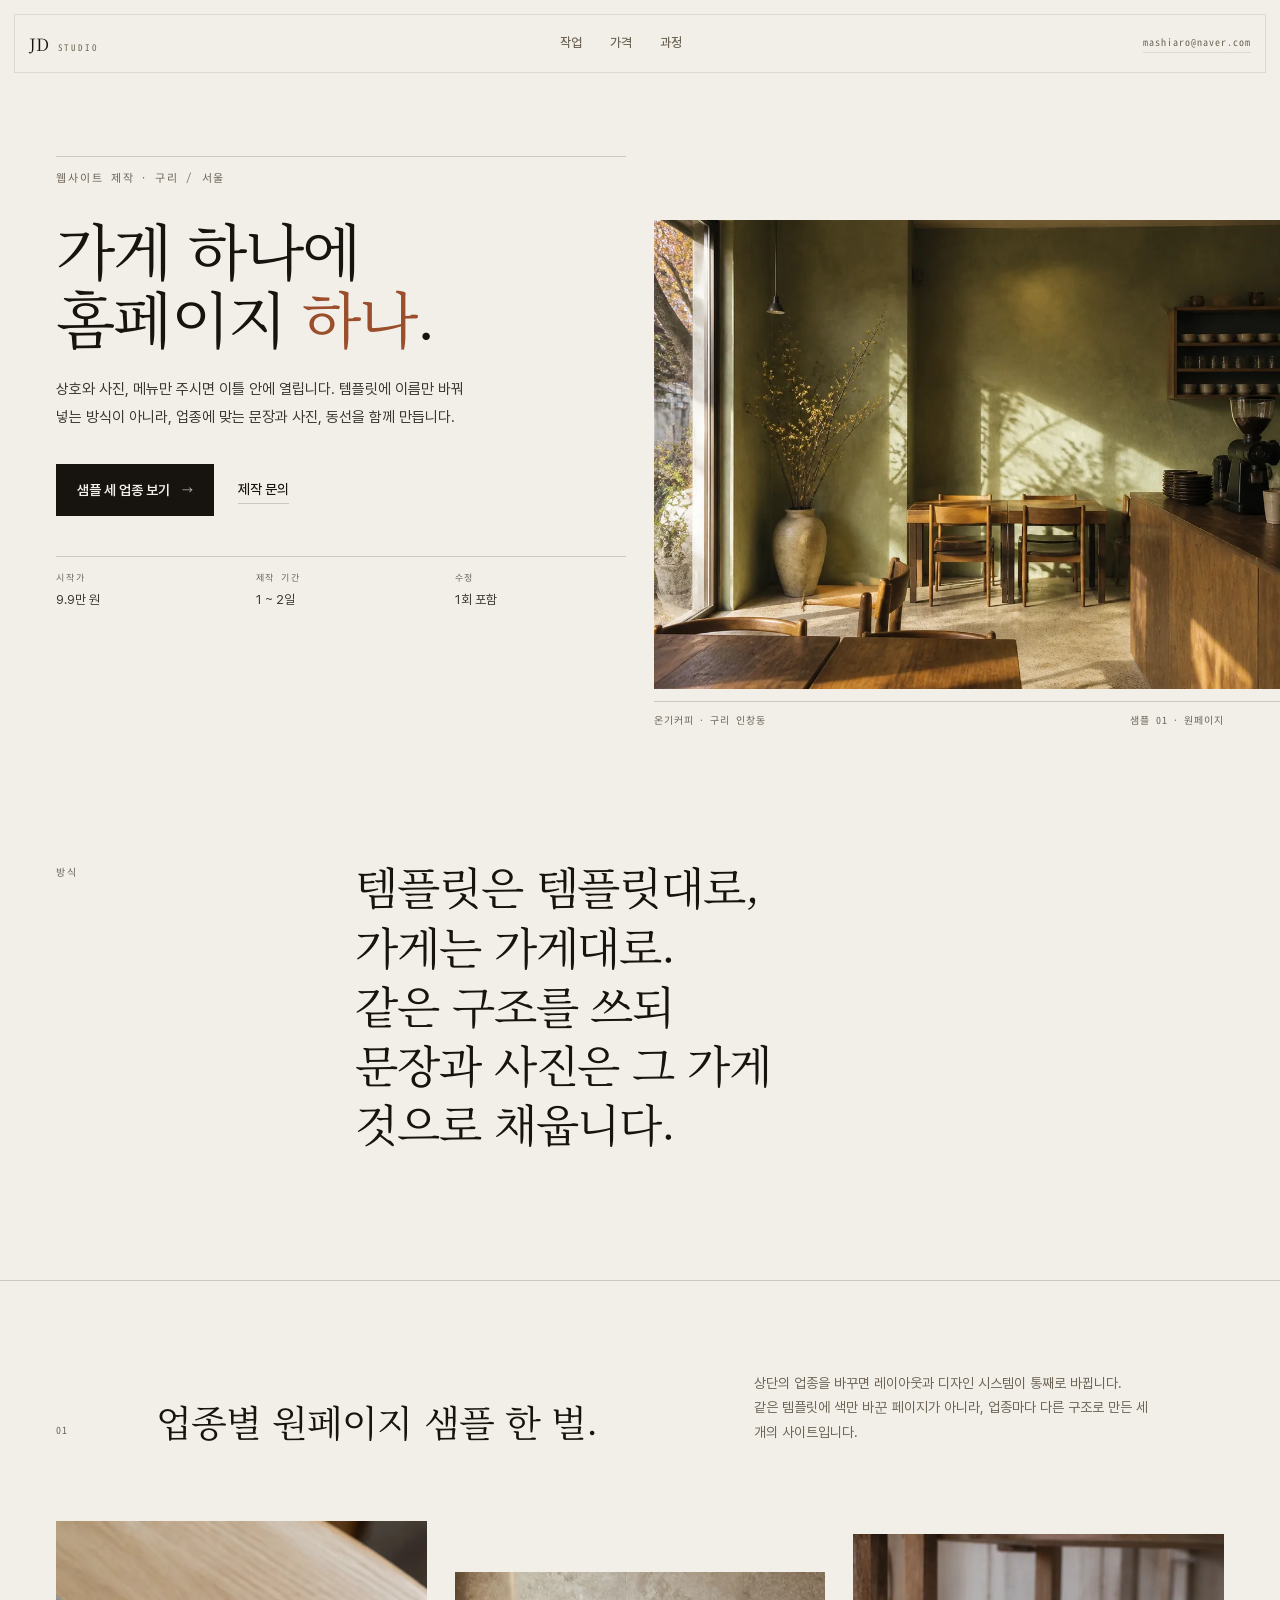
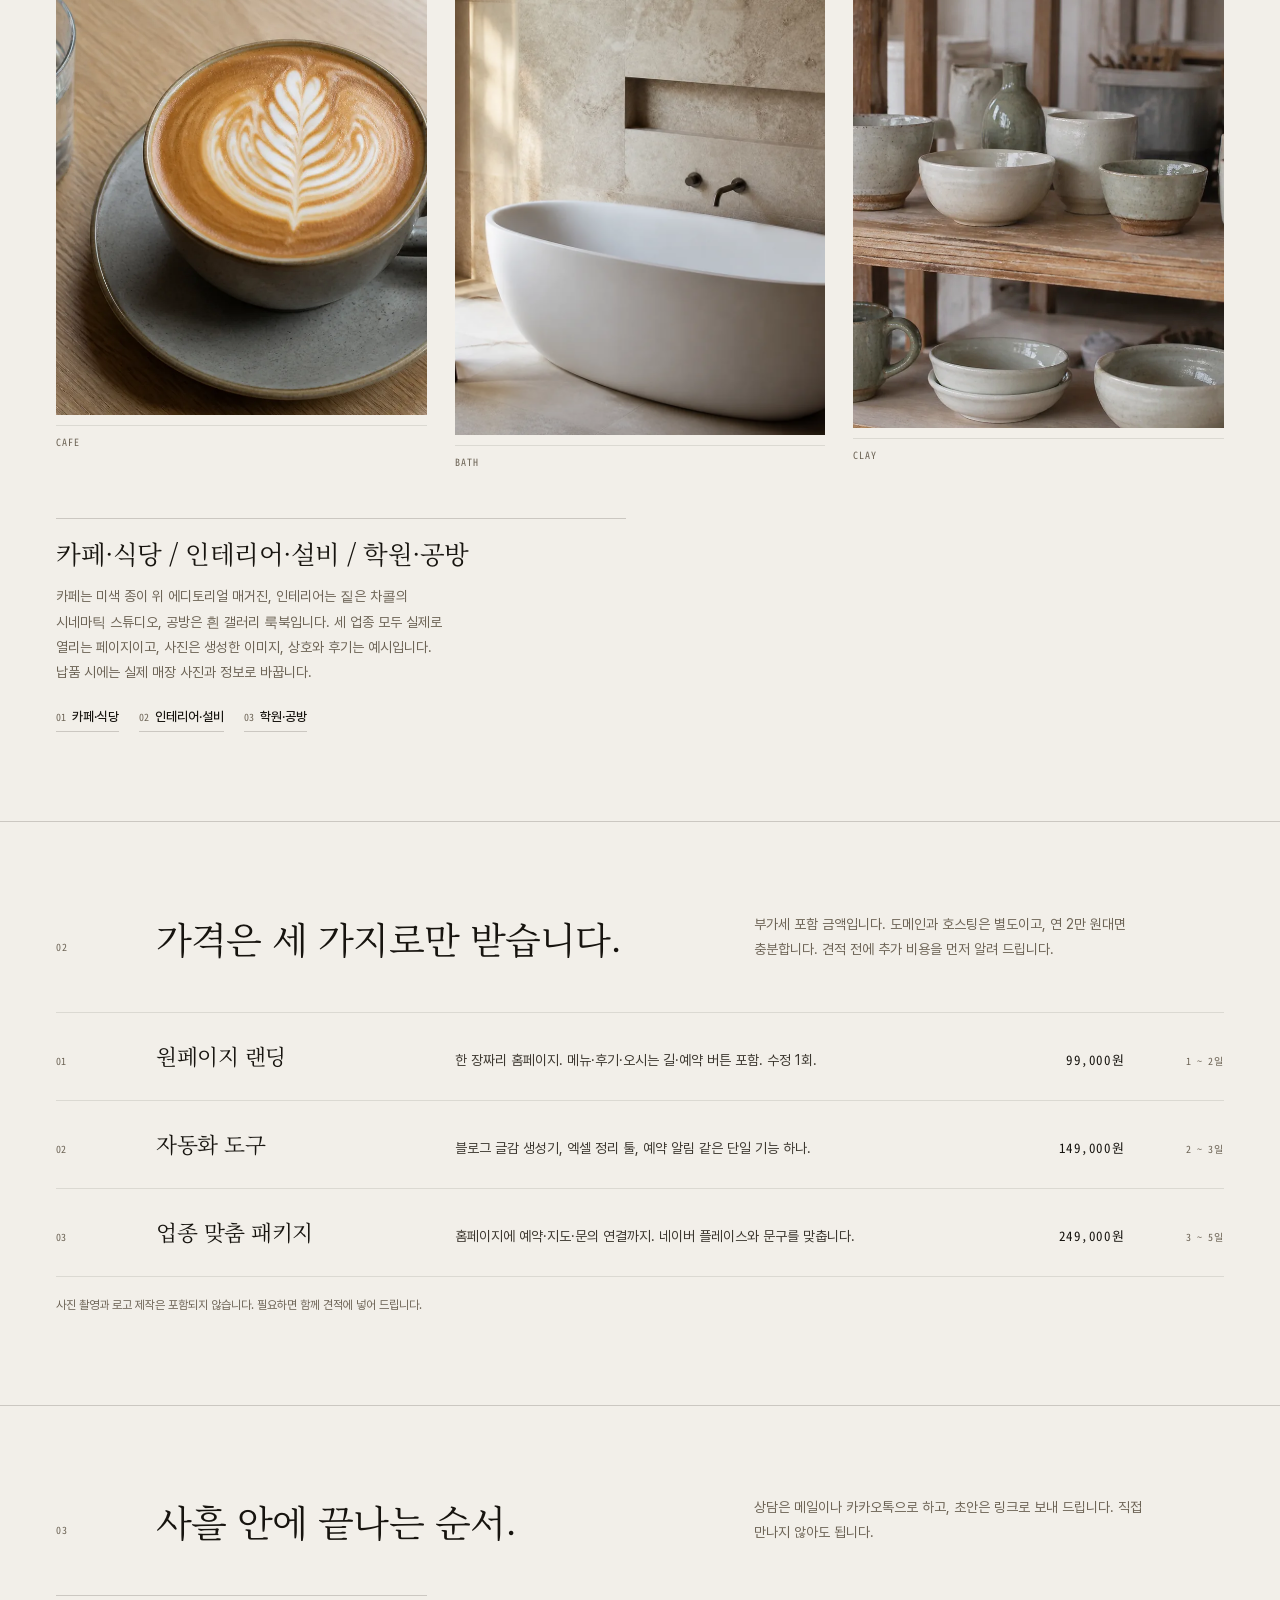
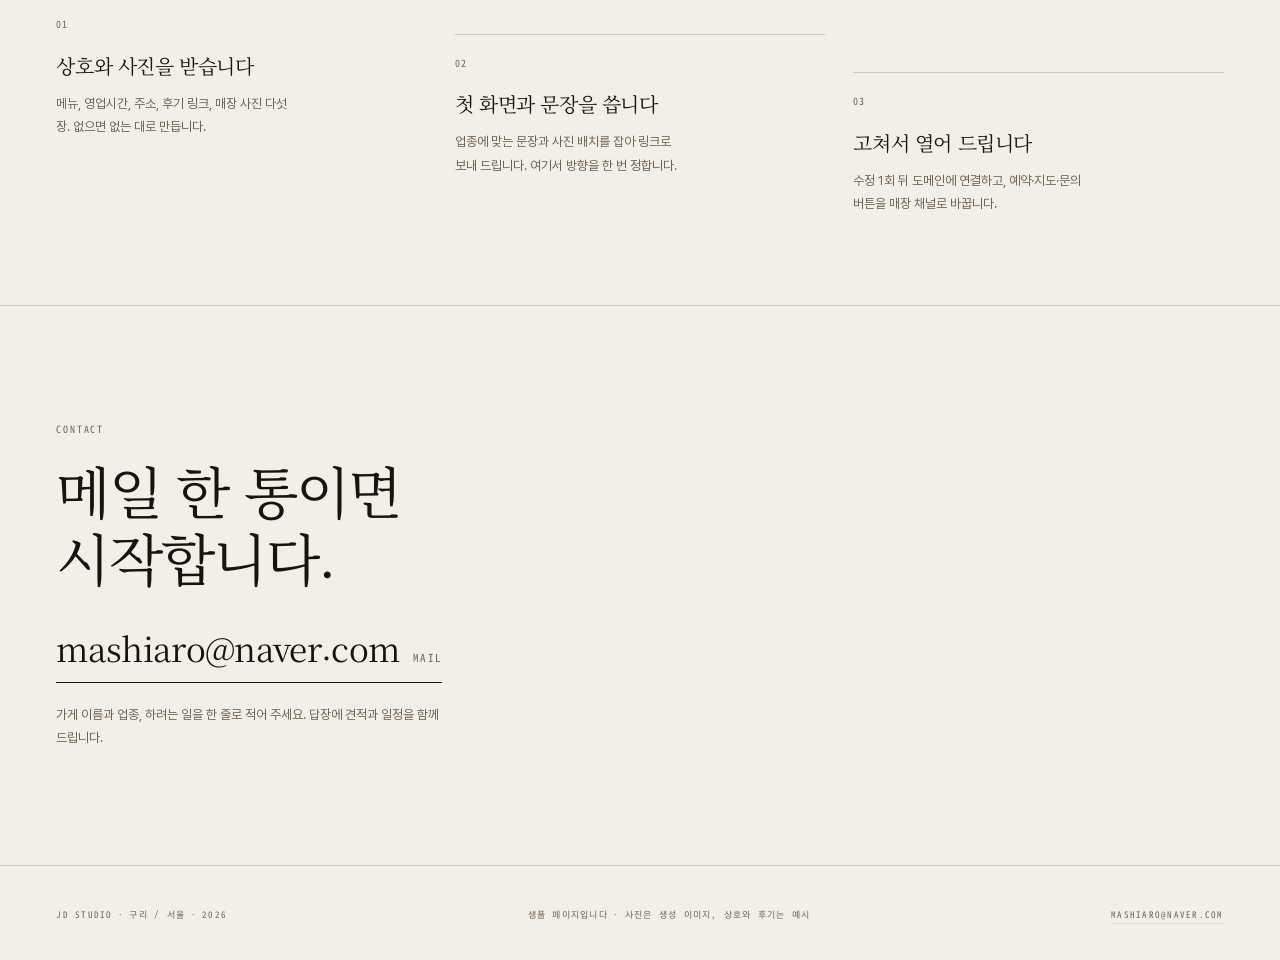
==== index.html @ a09d32b9 "1호 샘플: 세 업종 레이아웃·디자인 시스템 완전 분리 - 카페는 미색 종이 에디토리얼 매거진(명조·12칼럼 비대칭·지면형 넘버 행·엇갈린 메뉴) - 인테리어는 차콜 시네마틱 스튜" ====
<!DOCTYPE html>
<html lang="ko">
<head>
<meta charset="utf-8">
<meta name="viewport" content="width=device-width, initial-scale=1">
<title>JD STUDIO · 소상공인 원페이지 홈페이지 제작</title>
<meta name="description" content="가게 하나에 홈페이지 하나. 카페·식당, 인테리어·설비, 학원·공방 원페이지 홈페이지를 9.9만 원부터 만듭니다. 상호와 사진, 메뉴만 주시면 이틀 안에 열립니다.">
<meta name="theme-color" content="#F2EFE9">
<meta property="og:type" content="website">
<meta property="og:title" content="JD STUDIO · 소상공인 원페이지 홈페이지 제작">
<meta property="og:description" content="원페이지 9.9만 원부터. 세 업종 샘플을 직접 열어 볼 수 있습니다.">
<meta property="og:image" content="01-store-landing/assets/cafe-space.webp">
<link rel="icon" href="01-store-landing/assets/favicon-32.png" sizes="32x32">
<link rel="apple-touch-icon" href="01-store-landing/assets/apple-touch-icon.png">
<style>
@font-face{font-family:"Editorial Serif";font-style:normal;font-weight:400;font-display:swap;src:url("01-store-landing/assets/fonts/serif-regular.woff2") format("woff2")}
@font-face{font-family:"UI Sans";font-style:normal;font-weight:400;font-display:swap;src:url("01-store-landing/assets/fonts/sans-regular.woff2") format("woff2")}
@font-face{font-family:"UI Sans";font-style:normal;font-weight:500;font-display:swap;src:url("01-store-landing/assets/fonts/sans-medium.woff2") format("woff2")}
@font-face{font-family:"UI Sans";font-style:normal;font-weight:600;font-display:swap;src:url("01-store-landing/assets/fonts/sans-semibold.woff2") format("woff2")}
@font-face{font-family:"Index Mono";font-style:normal;font-weight:400;font-display:swap;src:url("01-store-landing/assets/fonts/mono-regular.woff2") format("woff2")}

:root{
  --paper:#F2EFE9;
  --paper-soft:#E8E4DA;
  --ink:#17140F;
  --ink-2:#3C372F;
  --muted:#6D6456;
  --line:rgba(23,20,15,.18);
  --line-soft:rgba(23,20,15,.10);
  --accent:#9A4E2B;
  --serif:"Editorial Serif","Noto Serif KR","Nanum Myeongjo",serif;
  --sans:"UI Sans","Pretendard","Apple SD Gothic Neo",system-ui,sans-serif;
  --mono:"Index Mono","IBM Plex Mono",ui-monospace,monospace;
  --ease:cubic-bezier(.22,1,.36,1);
  --pad:clamp(20px,4.4vw,64px);
  --gut:clamp(16px,2.2vw,32px);
  --maxw:1408px;
  --bleed:max(var(--pad), calc((100vw - var(--maxw)) / 2 + var(--pad)));
}
*,*::before,*::after{box-sizing:border-box}
html{-webkit-text-size-adjust:100%;scroll-behavior:smooth}
body{margin:0;overflow-x:clip;background:var(--paper);color:var(--ink);font-family:var(--sans);font-size:16px;line-height:1.6;word-break:keep-all;overflow-wrap:break-word;-webkit-font-smoothing:antialiased}
img{display:block;max-width:100%;height:auto}
a{color:inherit}
h1,h2,h3,p,figure{margin:0}
ul{margin:0;padding:0;list-style:none}
:focus-visible{outline:1px solid var(--ink);outline-offset:3px}
.skip{position:absolute;left:-9999px;top:0;background:var(--ink);color:var(--paper);padding:12px 16px;z-index:100}
.skip:focus{left:16px;top:16px}

.bar{position:fixed;z-index:50;top:14px;left:50%;transform:translateX(-50%);width:min(var(--maxw),calc(100% - 28px));display:grid;grid-template-columns:auto 1fr auto;align-items:center;gap:16px;padding:10px 14px;border:1px solid var(--line-soft);background:rgba(242,239,233,.84);-webkit-backdrop-filter:blur(18px) saturate(1.05);backdrop-filter:blur(18px) saturate(1.05)}
.mark{display:flex;align-items:baseline;gap:8px;text-decoration:none;white-space:nowrap}
.mark b{font-family:var(--serif);font-weight:400;font-size:17px;letter-spacing:.02em}
.mark span{font-family:var(--mono);font-size:9px;letter-spacing:.2em;color:var(--muted)}
.nav{display:flex;justify-self:center;gap:4px}
.nav a{position:relative;padding:8px 12px;font-size:13px;font-weight:500;text-decoration:none;color:var(--muted);transition:color .3s var(--ease)}
.nav a::after{content:"";position:absolute;left:12px;right:12px;bottom:0;height:1px;background:var(--ink);transform:scaleX(0);transform-origin:left;transition:transform .5s var(--ease)}
.nav a:hover{color:var(--ink)}
.nav a:hover::after{transform:scaleX(1)}
.bar__mail{font-family:var(--mono);font-size:10px;letter-spacing:.1em;color:var(--muted);text-decoration:none;border-bottom:1px solid var(--line-soft);padding-bottom:2px;white-space:nowrap}
.bar__mail:hover{color:var(--ink);border-color:var(--ink)}

.hero{max-width:var(--maxw);margin:0 auto;padding:clamp(100px,13vw,156px) var(--pad) 0;display:grid;grid-template-columns:repeat(12,1fr);column-gap:var(--gut);align-items:start}
.hero__text{grid-column:1/7}
.kicker{padding-top:12px;border-top:1px solid var(--line);font-family:var(--mono);font-size:11px;letter-spacing:.16em;color:var(--muted)}
.display{word-break:keep-all;font-family:var(--serif);font-weight:400;font-size:clamp(36px,4.8vw,68px);line-height:1.12;letter-spacing:-.03em;margin-top:28px;text-wrap:balance}
.display span{display:block}
.display em{font-style:normal;color:var(--accent)}
.lede{margin-top:24px;max-width:46ch;font-size:15px;line-height:1.85;color:var(--ink-2);text-wrap:pretty}
.acts{display:flex;align-items:center;gap:24px;margin-top:32px;flex-wrap:wrap}
.btn{display:inline-flex;align-items:center;gap:12px;padding:14px 20px;background:var(--ink);color:var(--paper);border:1px solid var(--ink);font-size:14px;font-weight:600;text-decoration:none;transition:transform .3s var(--ease),background .3s var(--ease),border-color .3s var(--ease)}
.btn:hover{transform:translateY(-2px);background:var(--accent);border-color:var(--accent);color:#F7F3EA}
.btn:active{transform:none;scale:.995}
.btn__arw{font-family:var(--mono);font-size:11px;font-weight:400;opacity:.75}
.link{display:inline-flex;align-items:center;gap:8px;font-size:14px;font-weight:500;text-decoration:none;border-bottom:1px solid var(--line);padding:2px 0;transition:color .3s var(--ease),border-color .3s var(--ease)}
.link:hover{color:var(--accent);border-color:var(--accent)}
.facts{display:grid;grid-template-columns:repeat(3,1fr);gap:var(--gut);margin-top:40px;padding-top:14px;border-top:1px solid var(--line)}
.facts .k{display:block;font-family:var(--mono);font-size:9px;letter-spacing:.18em;color:var(--muted);text-transform:uppercase}
.facts .v{display:block;margin-top:6px;font-size:13px;line-height:1.45;color:var(--ink-2)}
.hero__media{grid-column:7/13;margin-top:clamp(24px,5vw,72px);margin-right:calc(var(--bleed) * -1)}
.hero__fig{aspect-ratio:4/3;overflow:hidden;background:var(--paper-soft)}
.hero__fig img{width:100%;height:100%;object-fit:cover}
.cap{display:flex;justify-content:space-between;gap:16px;margin-top:12px;padding-top:10px;padding-right:var(--pad);border-top:1px solid var(--line);font-family:var(--mono);font-size:10px;letter-spacing:.1em;color:var(--muted);line-height:1.6}
.cap span:last-child{text-align:right}

.statement{max-width:var(--maxw);margin:0 auto;padding:clamp(72px,10vw,136px) var(--pad);display:grid;grid-template-columns:repeat(12,1fr);column-gap:var(--gut);row-gap:24px}
.statement__kick{grid-column:1/4;font-family:var(--mono);font-size:10px;letter-spacing:.18em;color:var(--muted);text-transform:uppercase;padding-top:8px}
.statement__text{word-break:keep-all;grid-column:4/12;font-family:var(--serif);font-size:clamp(26px,3.5vw,48px);line-height:1.32;letter-spacing:-.025em;max-width:22ch;text-wrap:balance}
.statement__text .w{opacity:.16;transition:opacity .7s var(--ease)}
.statement__text .w.on{opacity:1}
.statement__text .br{display:block}

.sec{max-width:var(--maxw);margin:0 auto;padding:clamp(64px,7vw,96px) var(--pad);border-top:1px solid var(--line)}
.sec__head{display:grid;grid-template-columns:repeat(12,1fr);column-gap:var(--gut);row-gap:16px;align-items:end;margin-bottom:clamp(32px,4vw,56px)}
.sec__no{grid-column:1/2;font-family:var(--mono);font-size:10px;letter-spacing:.1em;color:var(--muted);padding-bottom:6px}
.sec__title{word-break:keep-all;grid-column:2/8;font-family:var(--serif);font-weight:400;font-size:clamp(24px,2.9vw,40px);line-height:1.22;letter-spacing:-.025em;text-wrap:balance}
.sec__desc{grid-column:8/13;color:var(--muted);font-size:14px;line-height:1.75;max-width:46ch;text-wrap:pretty}

.work{display:grid;grid-template-columns:repeat(12,1fr);column-gap:var(--gut);row-gap:clamp(28px,4vw,48px);align-items:start}
.work__shots{grid-column:1/13;display:grid;grid-template-columns:repeat(3,1fr);gap:var(--gut);align-items:start;order:1}
.work__main{grid-column:1/7;order:2;padding-top:18px;border-top:1px solid var(--line)}
.work__main h3{font-family:var(--serif);font-weight:400;font-size:clamp(20px,2vw,28px);line-height:1.3;letter-spacing:-.02em;word-break:keep-all}
.work__main p{margin-top:14px;font-size:14px;line-height:1.8;color:var(--muted);max-width:44ch;text-wrap:pretty}
.work__links{display:flex;flex-wrap:wrap;gap:10px 20px;margin-top:22px}
.work__links a{font-size:13px;font-weight:500;text-decoration:none;border-bottom:1px solid var(--line);padding-bottom:3px;transition:color .3s var(--ease),border-color .3s var(--ease)}
.work__links a:hover{color:var(--accent);border-color:var(--accent)}
.work__links a span{font-family:var(--mono);font-size:10px;color:var(--muted);margin-right:6px}
.shot{text-decoration:none;display:block}
.shot__fig{overflow:hidden;background:var(--paper-soft)}
.shot__fig img{width:100%;height:100%;object-fit:cover;transition:transform .9s var(--ease)}
.shot:hover .shot__fig img{transform:scale(1.04)}
.shot:nth-child(1) .shot__fig{aspect-ratio:3/4}
.shot:nth-child(2) .shot__fig{aspect-ratio:4/5}
.shot:nth-child(3) .shot__fig{aspect-ratio:3/4}
.shot:nth-child(1){margin-top:clamp(0px,2vw,32px)}
.shot:nth-child(2){margin-top:clamp(24px,6vw,88px)}
.shot:nth-child(3){margin-top:clamp(8px,3vw,48px)}
.shot span{display:block;margin-top:10px;padding-top:8px;border-top:1px solid var(--line-soft);font-family:var(--mono);font-size:10px;letter-spacing:.1em;color:var(--muted)}

.rate{border-top:1px solid var(--line-soft)}
.rate__row{display:grid;grid-template-columns:repeat(12,1fr);column-gap:var(--gut);row-gap:8px;padding:26px 0;border-bottom:1px solid var(--line-soft);align-items:baseline}
.rate__no{grid-column:1/2;font-family:var(--mono);font-size:10px;color:var(--muted)}
.rate__name{grid-column:2/5;font-family:var(--serif);font-size:clamp(18px,1.7vw,22px);letter-spacing:-.02em}
.rate__what{grid-column:5/10;font-size:14px;line-height:1.7;color:var(--ink-2)}
.rate__price{grid-column:10/12;text-align:right;font-family:var(--mono);font-size:13px;letter-spacing:.04em}
.rate__days{grid-column:12/13;text-align:right;font-family:var(--mono);font-size:10px;color:var(--muted);letter-spacing:.06em}
.rate__note{margin-top:18px;font-size:12px;line-height:1.7;color:var(--muted)}

.steps{display:grid;grid-template-columns:repeat(12,1fr);column-gap:var(--gut);row-gap:32px}
.step{grid-column:span 4;padding-top:14px;border-top:1px solid var(--line)}
.step__no{font-family:var(--mono);font-size:10px;letter-spacing:.1em;color:var(--muted)}
.step h3{font-family:var(--serif);font-weight:400;font-size:20px;letter-spacing:-.02em;margin-top:14px}
.step p{margin-top:10px;font-size:13px;line-height:1.8;color:var(--muted);max-width:30ch;text-wrap:pretty}
.step:nth-child(2){margin-top:clamp(0px,3vw,48px)}
.step:nth-child(3){margin-top:clamp(0px,6vw,96px)}

.contact{max-width:var(--maxw);margin:0 auto;padding:clamp(72px,9vw,120px) var(--pad);border-top:1px solid var(--line)}
.contact__kick{font-family:var(--mono);font-size:10px;letter-spacing:.18em;color:var(--muted);text-transform:uppercase}
.contact h2{word-break:keep-all;font-family:var(--serif);font-weight:400;font-size:clamp(30px,4.4vw,60px);line-height:1.18;letter-spacing:-.03em;margin-top:20px;max-width:20ch;text-wrap:balance}
.contact__mail{display:inline-flex;align-items:baseline;gap:14px;margin-top:32px;font-family:var(--serif);font-size:clamp(20px,2.6vw,34px);letter-spacing:-.02em;text-decoration:none;border-bottom:1px solid var(--ink);padding-bottom:6px;transition:color .3s var(--ease),border-color .3s var(--ease)}
.contact__mail:hover{color:var(--accent);border-color:var(--accent)}
.contact__mail span{font-family:var(--mono);font-size:11px;letter-spacing:.1em;color:var(--muted)}
.contact__note{margin-top:20px;font-size:13px;line-height:1.8;color:var(--muted);max-width:52ch}

.foot{max-width:var(--maxw);margin:0 auto;padding:40px var(--pad) 36px;border-top:1px solid var(--line)}
.foot__base{display:flex;justify-content:space-between;gap:16px;flex-wrap:wrap;font-family:var(--mono);font-size:9px;letter-spacing:.14em;color:var(--muted);text-transform:uppercase;line-height:1.9}
.foot__base a{text-decoration:none;border-bottom:1px solid var(--line-soft)}

[data-rv]{opacity:0;transform:translateY(28px);transition:opacity .8s var(--ease),transform .8s var(--ease)}
[data-rv].on{opacity:1;transform:none}

@media (max-width:1080px){
  .hero__text{grid-column:1/8}
  .hero__media{grid-column:8/13}
  .nav a{padding:8px 9px}
}
@media (max-width:820px){
  .bar{grid-template-columns:auto 1fr;gap:8px;padding:8px 10px;top:8px}
  .bar__mail{display:none}
  .nav{justify-self:end;gap:0}
  .nav a{padding:7px 8px;font-size:12px}
  .hero{grid-template-columns:1fr;padding-top:104px}
  .hero__text,.hero__media{grid-column:1/-1}
  .hero__media{margin-top:40px;margin-right:calc(var(--pad) * -1)}
  .cap{padding-right:var(--pad)}
  .display{font-size:clamp(32px,8.6vw,46px)}
  .facts{grid-template-columns:1fr;gap:0;margin-top:32px}
  .facts li{display:flex;justify-content:space-between;padding:10px 0;border-bottom:1px solid var(--line-soft)}
  .facts .v{margin-top:0}
  .statement{grid-template-columns:1fr;padding-block:64px}
  .statement__kick,.statement__text{grid-column:1/-1}
  .statement__text{font-size:clamp(24px,6.2vw,32px);max-width:none}
  .sec__head{grid-template-columns:1fr;row-gap:10px}
  .sec__no,.sec__title,.sec__desc{grid-column:1/-1}
  .work{grid-template-columns:1fr}
  .work__main,.work__shots{grid-column:1/-1}
  .work__shots{grid-template-columns:repeat(3,1fr);gap:12px}
  .shot:nth-child(1),.shot:nth-child(2),.shot:nth-child(3){margin-top:0}
  .work__main{margin-top:8px}
  .rate__row{grid-template-columns:1fr auto;row-gap:4px}
  .rate__no{grid-column:1/-1}
  .rate__name{grid-column:1/2}
  .rate__price{grid-column:2/3;align-self:start}
  .rate__what{grid-column:1/-1}
  .rate__days{grid-column:1/-1;text-align:left}
  .steps{grid-template-columns:1fr}
  .step{grid-column:1/-1;margin-top:0!important}
  .contact__mail{font-size:20px}
}
@media (prefers-reduced-motion:reduce){
  html{scroll-behavior:auto}
  [data-rv]{opacity:1;transform:none;transition:none}
  .statement__text .w{opacity:1;transition:none}
  .shot:hover .shot__fig img{transform:none}
}
</style>
</head>
<body>
<a class="skip" href="#main">본문으로 건너뛰기</a>

<header class="bar">
  <a class="mark" href="#top"><b>JD</b><span>STUDIO</span></a>
  <nav class="nav" aria-label="페이지 안내">
    <a href="#work">작업</a>
    <a href="#price">가격</a>
    <a href="#process">과정</a>
  </nav>
  <a class="bar__mail" href="mailto:mashiaro@naver.com">mashiaro@naver.com</a>
</header>

<main id="main">
  <section class="hero" id="top">
    <div class="hero__text">
      <p class="kicker">웹사이트 제작 · 구리 / 서울</p>
      <h1 class="display"><span>가게 하나에</span><span>홈페이지 <em>하나</em>.</span></h1>
      <p class="lede">상호와 사진, 메뉴만 주시면 이틀 안에 열립니다. 템플릿에 이름만 바꿔 넣는 방식이 아니라, 업종에 맞는 문장과 사진, 동선을 함께 만듭니다.</p>
      <div class="acts">
        <a class="btn" href="01-store-landing/">샘플 세 업종 보기<span class="btn__arw" aria-hidden="true">→</span></a>
        <a class="link" href="mailto:mashiaro@naver.com">제작 문의</a>
      </div>
      <ul class="facts">
        <li><span class="k">시작가</span><span class="v">9.9만 원</span></li>
        <li><span class="k">제작 기간</span><span class="v">1 ~ 2일</span></li>
        <li><span class="k">수정</span><span class="v">1회 포함</span></li>
      </ul>
    </div>
    <figure class="hero__media" data-rv>
      <div class="hero__fig"><img src="01-store-landing/assets/cafe-space.webp" alt="아침 햇빛이 드는 카페 매장 내부" fetchpriority="high"></div>
      <figcaption class="cap"><span>온기커피 · 구리 인창동</span><span>샘플 01 · 원페이지</span></figcaption>
    </figure>
  </section>

  <section class="statement" aria-label="만드는 방식">
    <p class="statement__kick">방식</p>
    <p class="statement__text">
      <span class="w">템플릿은</span> <span class="w">템플릿대로,</span><span class="br"></span>
      <span class="w">가게는</span> <span class="w">가게대로.</span><span class="br"></span>
      <span class="w">같은</span> <span class="w">구조를</span> <span class="w">쓰되</span><span class="br"></span>
      <span class="w">문장과</span> <span class="w">사진은</span> <span class="w">그</span> <span class="w">가게</span> <span class="w">것으로</span> <span class="w">채웁니다.</span>
    </p>
  </section>

  <section class="sec" id="work">
    <header class="sec__head">
      <span class="sec__no">01</span>
      <h2 class="sec__title">업종별 원페이지 샘플 한 벌.</h2>
      <p class="sec__desc">상단의 업종을 바꾸면 레이아웃과 디자인 시스템이 통째로 바뀝니다. 같은 템플릿에 색만 바꾼 페이지가 아니라, 업종마다 다른 구조로 만든 세 개의 사이트입니다.</p>
    </header>
    <div class="work">
      <div class="work__shots" data-rv>
        <a class="shot" href="01-store-landing/?ind=cafe">
          <div class="shot__fig"><img src="01-store-landing/assets/cafe-latte.webp" alt="카페 샘플의 라떼 사진" loading="lazy"></div>
          <span>CAFE</span>
        </a>
        <a class="shot" href="01-store-landing/?ind=interior">
          <div class="shot__fig"><img src="01-store-landing/assets/bath-tub.webp" alt="욕실 리모델링 샘플의 욕조 사진" loading="lazy"></div>
          <span>BATH</span>
        </a>
        <a class="shot" href="01-store-landing/?ind=clay">
          <div class="shot__fig"><img src="01-store-landing/assets/clay-shelf.webp" alt="도예공방 샘플의 그릇 선반 사진" loading="lazy"></div>
          <span>CLAY</span>
        </a>
      </div>
      <div class="work__main" data-rv>
        <h3>카페·식당 / 인테리어·설비 / 학원·공방</h3>
        <p>카페는 미색 종이 위 에디토리얼 매거진, 인테리어는 짙은 차콜의 시네마틱 스튜디오, 공방은 흰 갤러리 룩북입니다. 세 업종 모두 실제로 열리는 페이지이고, 사진은 생성한 이미지, 상호와 후기는 예시입니다. 납품 시에는 실제 매장 사진과 정보로 바꿉니다.</p>
        <div class="work__links">
          <a href="01-store-landing/?ind=cafe"><span>01</span>카페·식당</a>
          <a href="01-store-landing/?ind=interior"><span>02</span>인테리어·설비</a>
          <a href="01-store-landing/?ind=clay"><span>03</span>학원·공방</a>
        </div>
      </div>
    </div>
  </section>

  <section class="sec" id="price">
    <header class="sec__head">
      <span class="sec__no">02</span>
      <h2 class="sec__title">가격은 세 가지로만 받습니다.</h2>
      <p class="sec__desc">부가세 포함 금액입니다. 도메인과 호스팅은 별도이고, 연 2만 원대면 충분합니다. 견적 전에 추가 비용을 먼저 알려 드립니다.</p>
    </header>
    <div class="rate">
      <div class="rate__row" data-rv>
        <span class="rate__no">01</span>
        <span class="rate__name">원페이지 랜딩</span>
        <span class="rate__what">한 장짜리 홈페이지. 메뉴·후기·오시는 길·예약 버튼 포함. 수정 1회.</span>
        <span class="rate__price">99,000원</span>
        <span class="rate__days">1 ~ 2일</span>
      </div>
      <div class="rate__row" data-rv>
        <span class="rate__no">02</span>
        <span class="rate__name">자동화 도구</span>
        <span class="rate__what">블로그 글감 생성기, 엑셀 정리 툴, 예약 알림 같은 단일 기능 하나.</span>
        <span class="rate__price">149,000원</span>
        <span class="rate__days">2 ~ 3일</span>
      </div>
      <div class="rate__row" data-rv>
        <span class="rate__no">03</span>
        <span class="rate__name">업종 맞춤 패키지</span>
        <span class="rate__what">홈페이지에 예약·지도·문의 연결까지. 네이버 플레이스와 문구를 맞춥니다.</span>
        <span class="rate__price">249,000원</span>
        <span class="rate__days">3 ~ 5일</span>
      </div>
    </div>
    <p class="rate__note">사진 촬영과 로고 제작은 포함되지 않습니다. 필요하면 함께 견적에 넣어 드립니다.</p>
  </section>

  <section class="sec" id="process">
    <header class="sec__head">
      <span class="sec__no">03</span>
      <h2 class="sec__title">사흘 안에 끝나는 순서.</h2>
      <p class="sec__desc">상담은 메일이나 카카오톡으로 하고, 초안은 링크로 보내 드립니다. 직접 만나지 않아도 됩니다.</p>
    </header>
    <div class="steps">
      <div class="step" data-rv>
        <span class="step__no">01</span>
        <h3>상호와 사진을 받습니다</h3>
        <p>메뉴, 영업시간, 주소, 후기 링크, 매장 사진 다섯 장. 없으면 없는 대로 만듭니다.</p>
      </div>
      <div class="step" data-rv>
        <span class="step__no">02</span>
        <h3>첫 화면과 문장을 씁니다</h3>
        <p>업종에 맞는 문장과 사진 배치를 잡아 링크로 보내 드립니다. 여기서 방향을 한 번 정합니다.</p>
      </div>
      <div class="step" data-rv>
        <span class="step__no">03</span>
        <h3>고쳐서 열어 드립니다</h3>
        <p>수정 1회 뒤 도메인에 연결하고, 예약·지도·문의 버튼을 매장 채널로 바꿉니다.</p>
      </div>
    </div>
  </section>

  <section class="contact" id="contact">
    <p class="contact__kick">CONTACT</p>
    <h2>메일 한 통이면 시작합니다.</h2>
    <a class="contact__mail" href="mailto:mashiaro@naver.com">mashiaro@naver.com<span>MAIL</span></a>
    <p class="contact__note">가게 이름과 업종, 하려는 일을 한 줄로 적어 주세요. 답장에 견적과 일정을 함께 드립니다.</p>
  </section>
</main>

<footer class="foot">
  <div class="foot__base">
    <span>JD STUDIO · 구리 / 서울 · 2026</span>
    <span>샘플 페이지입니다 · 사진은 생성 이미지, 상호와 후기는 예시</span>
    <a href="mailto:mashiaro@naver.com">mashiaro@naver.com</a>
  </div>
</footer>

<script>
(function(){
  "use strict";
  var reduce = window.matchMedia("(prefers-reduced-motion: reduce)").matches;
  if (reduce){ document.querySelectorAll("[data-rv]").forEach(function(e){ e.classList.add("on"); }); document.querySelectorAll(".statement__text .w").forEach(function(w){ w.classList.add("on"); }); return; }
  var io = new IntersectionObserver(function(es){
    es.forEach(function(e){ if (e.isIntersecting){ e.target.classList.add("on"); io.unobserve(e.target); } });
  }, {rootMargin:"0px 0px -8% 0px", threshold:0.08});
  document.querySelectorAll("[data-rv]").forEach(function(e){ io.observe(e); });
  var words = Array.prototype.slice.call(document.querySelectorAll(".statement__text .w"));
  var so = new IntersectionObserver(function(es){
    es.forEach(function(e){
      if (!e.isIntersecting) return;
      var i = words.indexOf(e.target);
      e.target.style.transitionDelay = Math.min(i, 12) * 28 + "ms";
      e.target.classList.add("on");
      so.unobserve(e.target);
    });
  }, {rootMargin:"0px 0px -30% 0px"});
  words.forEach(function(w){ so.observe(w); });
})();
</script>
</body>
</html>
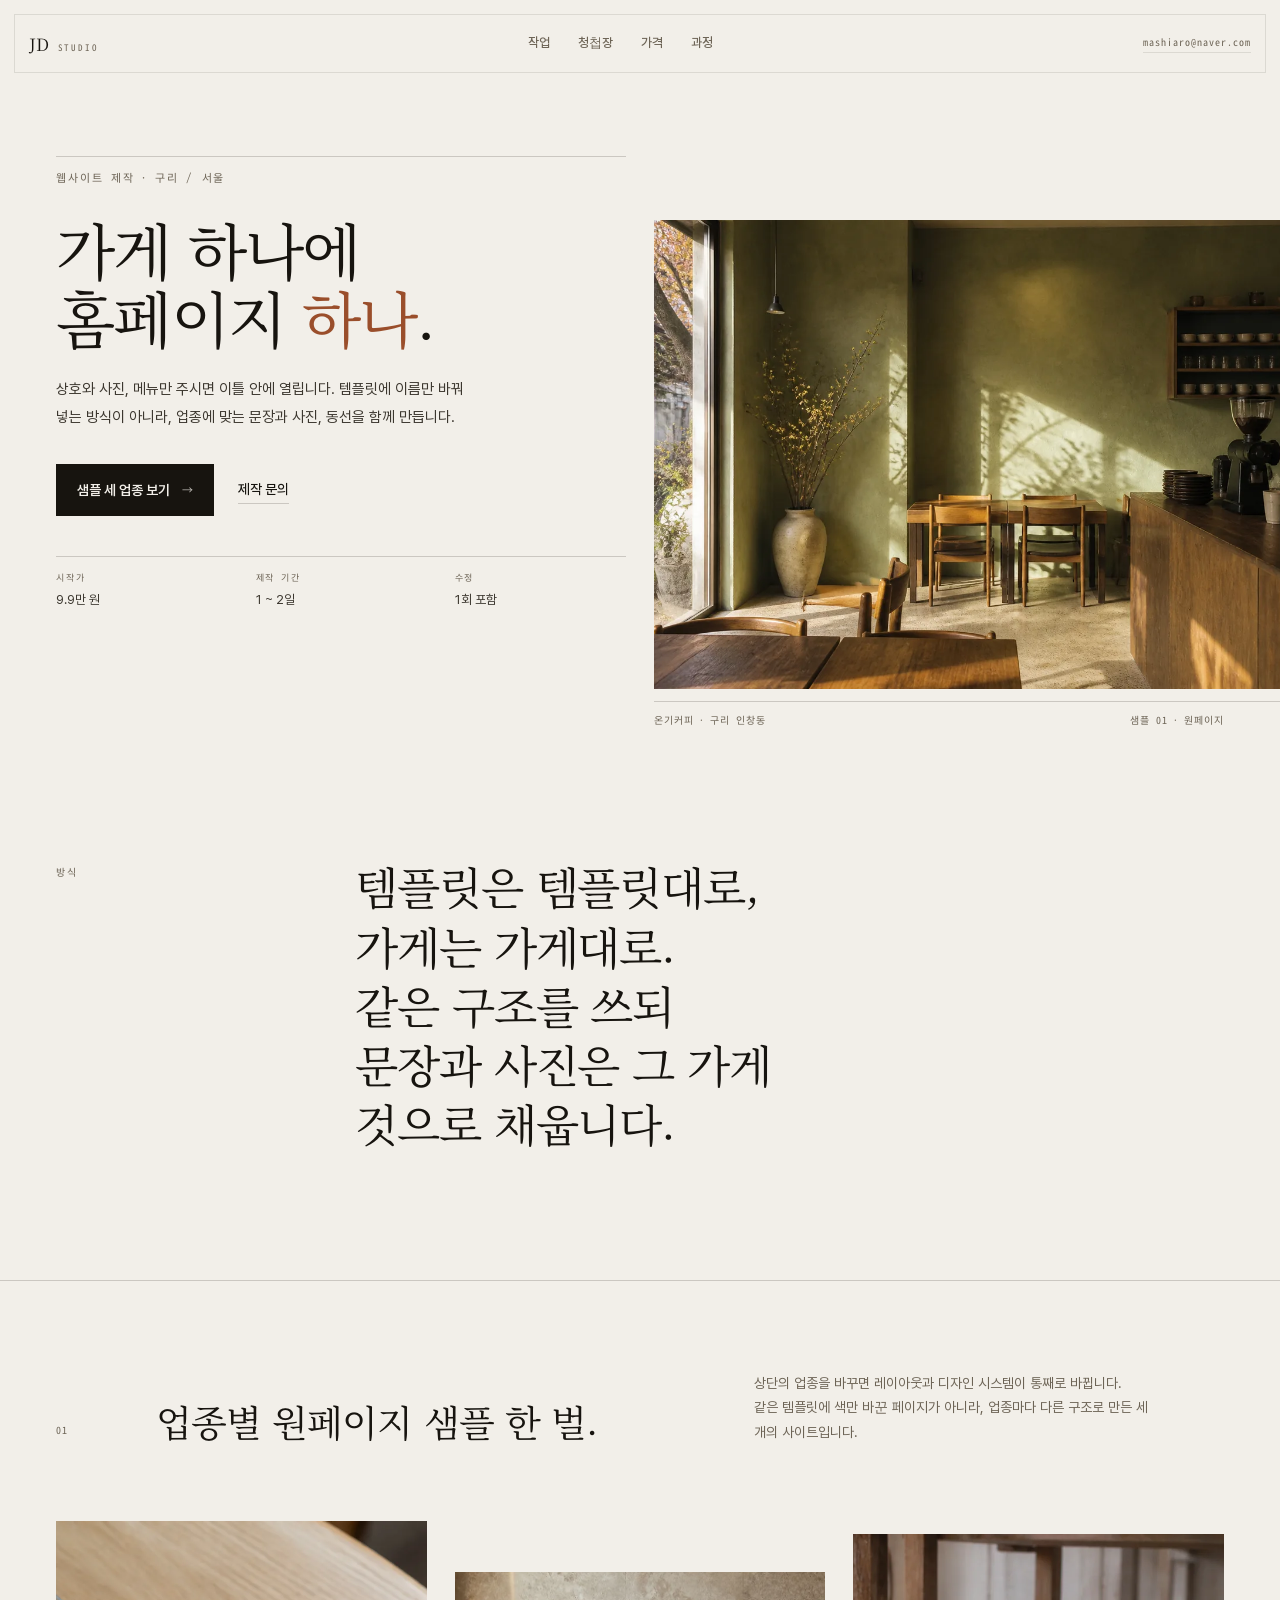
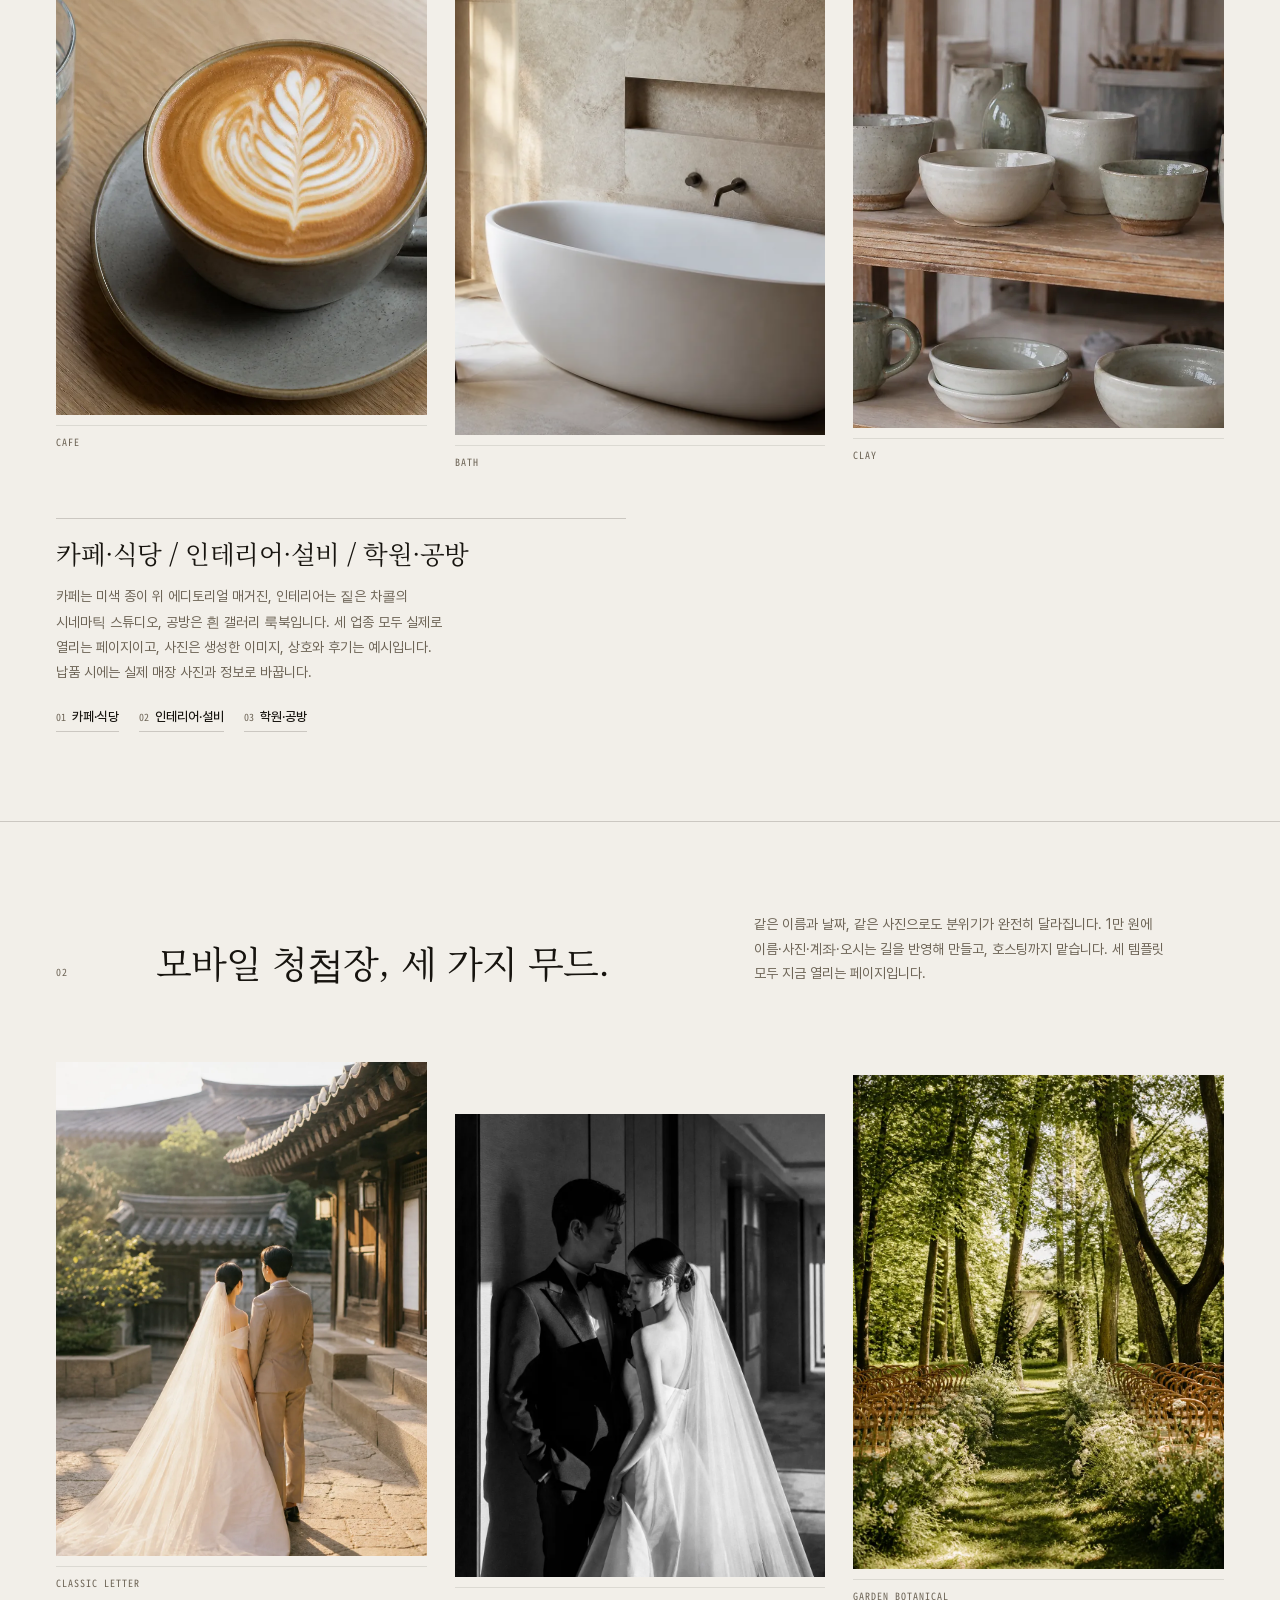
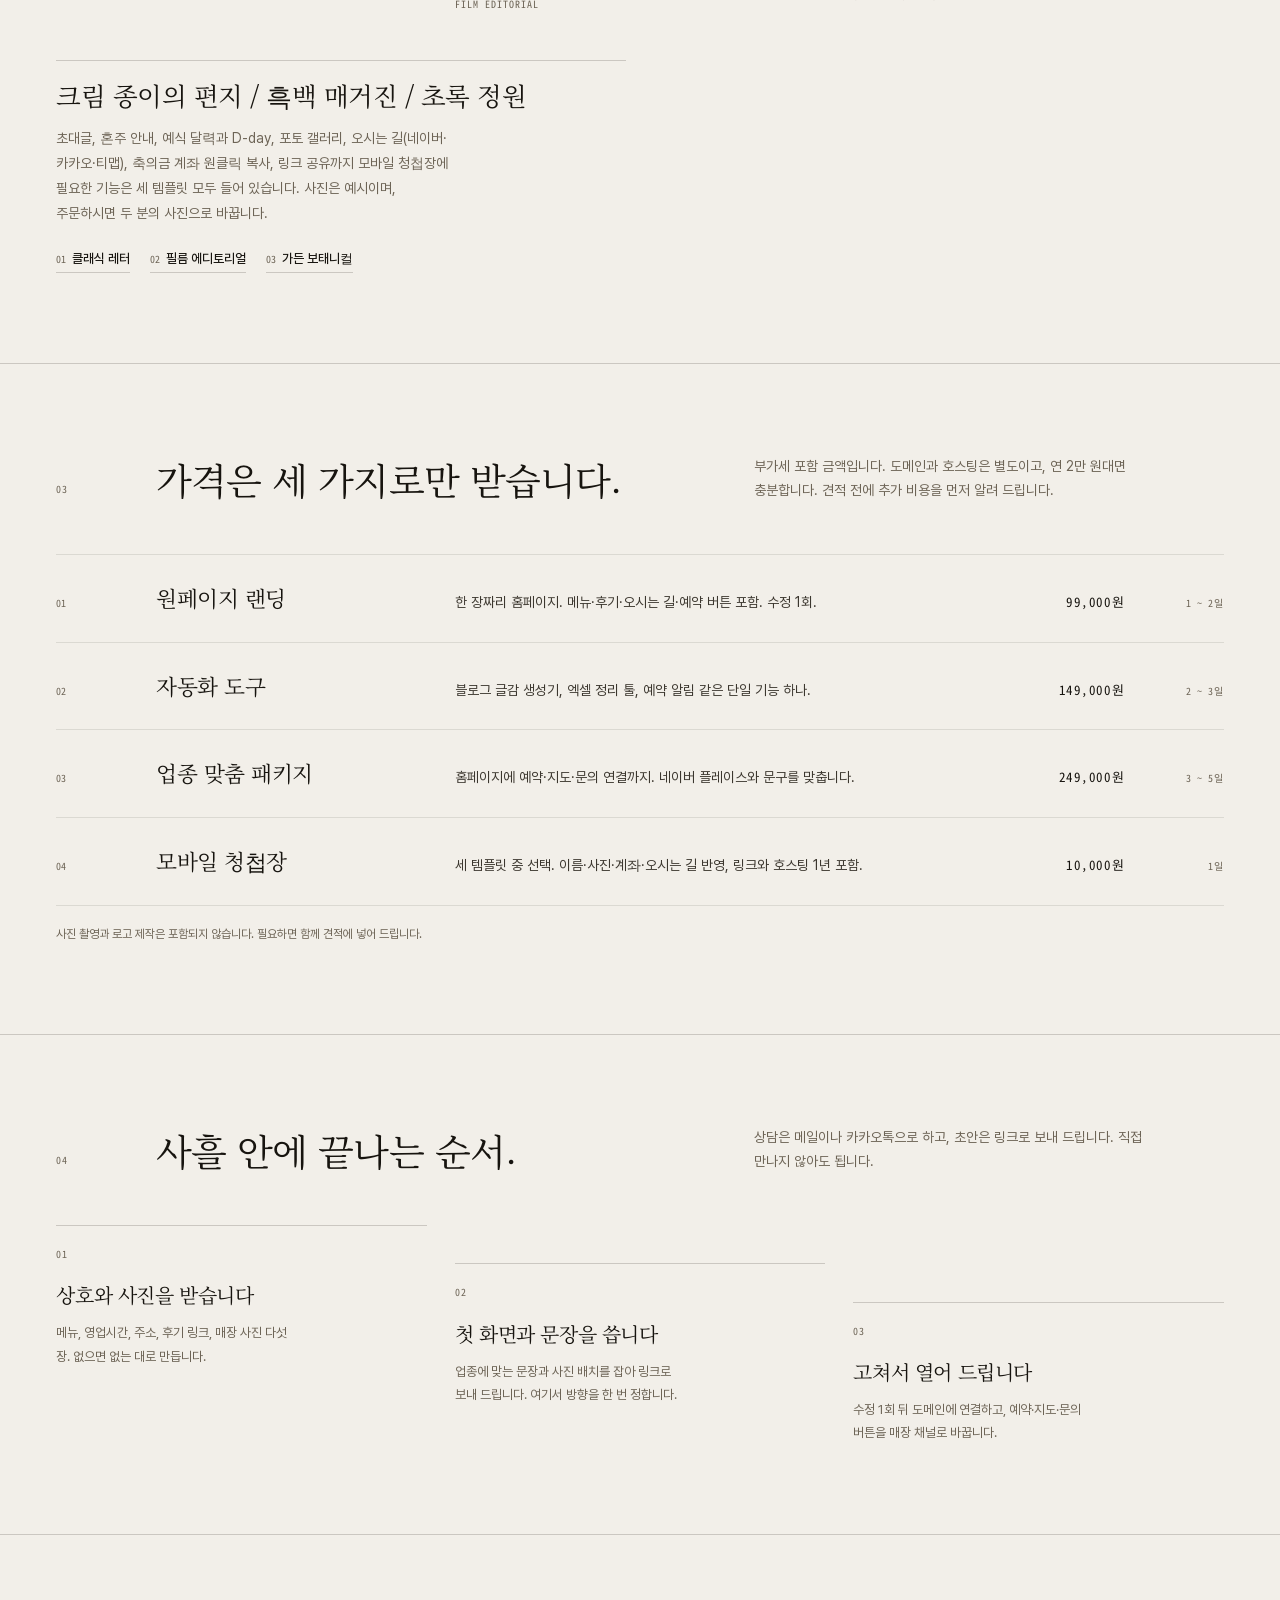
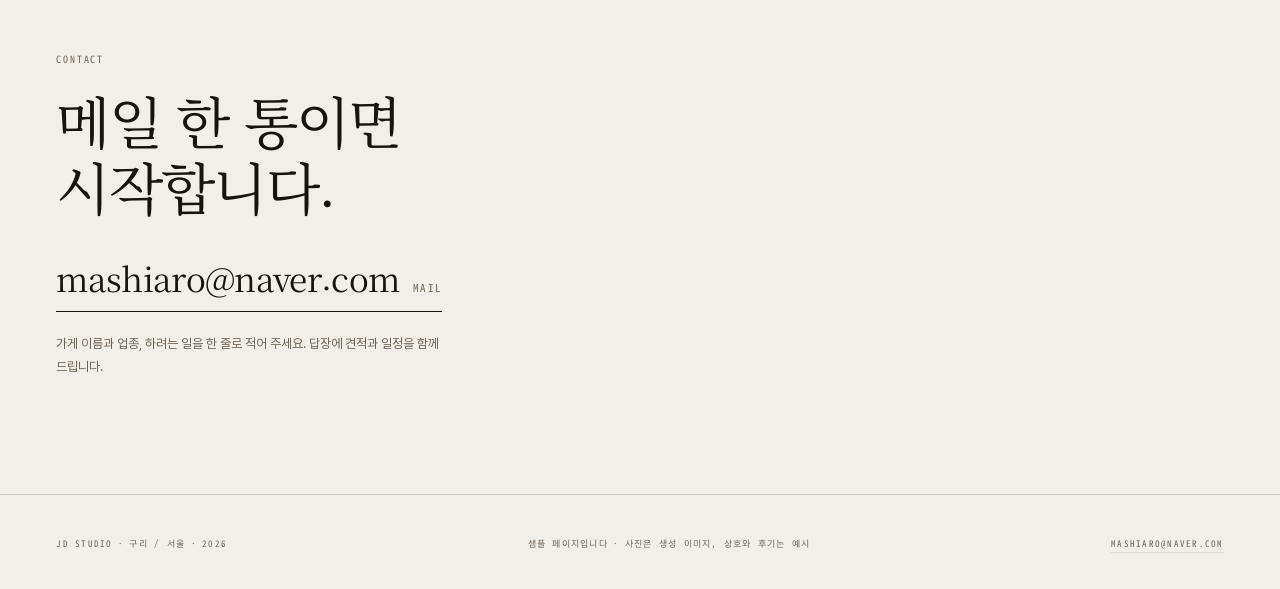
==== commit fd4a8802: "02호: 모바일 청첩장 3종(클래식 레터·필름 에디토리얼·가든 보태니컬) 제작 및 포트폴리오 연결" ====
--- a/index.html
+++ b/index.html
@@ -202,6 +202,7 @@
   <a class="mark" href="#top"><b>JD</b><span>STUDIO</span></a>
   <nav class="nav" aria-label="페이지 안내">
     <a href="#work">작업</a>
+    <a href="#invite">청첩장</a>
     <a href="#price">가격</a>
     <a href="#process">과정</a>
   </nav>
@@ -273,9 +274,42 @@
     </div>
   </section>
 
+  <section class="sec" id="invite">
+    <header class="sec__head">
+      <span class="sec__no">02</span>
+      <h2 class="sec__title">모바일 청첩장, 세 가지 무드.</h2>
+      <p class="sec__desc">같은 이름과 날짜, 같은 사진으로도 분위기가 완전히 달라집니다. 1만 원에 이름·사진·계좌·오시는 길을 반영해 만들고, 호스팅까지 맡습니다. 세 템플릿 모두 지금 열리는 페이지입니다.</p>
+    </header>
+    <div class="work">
+      <div class="work__shots" data-rv>
+        <a class="shot" href="02-wedding-invite/?tpl=classic">
+          <div class="shot__fig"><img src="02-wedding-invite/assets/img/classic-hero.webp" alt="한옥 마당에서 찍은 클래식 레터 청첩장" loading="lazy"></div>
+          <span>CLASSIC LETTER</span>
+        </a>
+        <a class="shot" href="02-wedding-invite/?tpl=editorial">
+          <div class="shot__fig"><img src="02-wedding-invite/assets/img/editorial-hero.webp" alt="흑백 호텔 복도에서 찍은 필름 에디토리얼 청첩장" loading="lazy"></div>
+          <span>FILM EDITORIAL</span>
+        </a>
+        <a class="shot" href="02-wedding-invite/?tpl=garden">
+          <div class="shot__fig"><img src="02-wedding-invite/assets/img/garden-hero.webp" alt="야외 정원 예식장을 담은 가든 보태니컬 청첩장" loading="lazy"></div>
+          <span>GARDEN BOTANICAL</span>
+        </a>
+      </div>
+      <div class="work__main" data-rv>
+        <h3>크림 종이의 편지 / 흑백 매거진 / 초록 정원</h3>
+        <p>초대글, 혼주 안내, 예식 달력과 D-day, 포토 갤러리, 오시는 길(네이버·카카오·티맵), 축의금 계좌 원클릭 복사, 링크 공유까지 모바일 청첩장에 필요한 기능은 세 템플릿 모두 들어 있습니다. 사진은 예시이며, 주문하시면 두 분의 사진으로 바꿉니다.</p>
+        <div class="work__links">
+          <a href="02-wedding-invite/?tpl=classic"><span>01</span>클래식 레터</a>
+          <a href="02-wedding-invite/?tpl=editorial"><span>02</span>필름 에디토리얼</a>
+          <a href="02-wedding-invite/?tpl=garden"><span>03</span>가든 보태니컬</a>
+        </div>
+      </div>
+    </div>
+  </section>
+
   <section class="sec" id="price">
     <header class="sec__head">
-      <span class="sec__no">02</span>
+      <span class="sec__no">03</span>
       <h2 class="sec__title">가격은 세 가지로만 받습니다.</h2>
       <p class="sec__desc">부가세 포함 금액입니다. 도메인과 호스팅은 별도이고, 연 2만 원대면 충분합니다. 견적 전에 추가 비용을 먼저 알려 드립니다.</p>
     </header>
@@ -301,13 +335,20 @@
         <span class="rate__price">249,000원</span>
         <span class="rate__days">3 ~ 5일</span>
       </div>
+      <div class="rate__row" data-rv>
+        <span class="rate__no">04</span>
+        <span class="rate__name">모바일 청첩장</span>
+        <span class="rate__what">세 템플릿 중 선택. 이름·사진·계좌·오시는 길 반영, 링크와 호스팅 1년 포함.</span>
+        <span class="rate__price">10,000원</span>
+        <span class="rate__days">1일</span>
+      </div>
     </div>
     <p class="rate__note">사진 촬영과 로고 제작은 포함되지 않습니다. 필요하면 함께 견적에 넣어 드립니다.</p>
   </section>
 
   <section class="sec" id="process">
     <header class="sec__head">
-      <span class="sec__no">03</span>
+      <span class="sec__no">04</span>
       <h2 class="sec__title">사흘 안에 끝나는 순서.</h2>
       <p class="sec__desc">상담은 메일이나 카카오톡으로 하고, 초안은 링크로 보내 드립니다. 직접 만나지 않아도 됩니다.</p>
     </header>
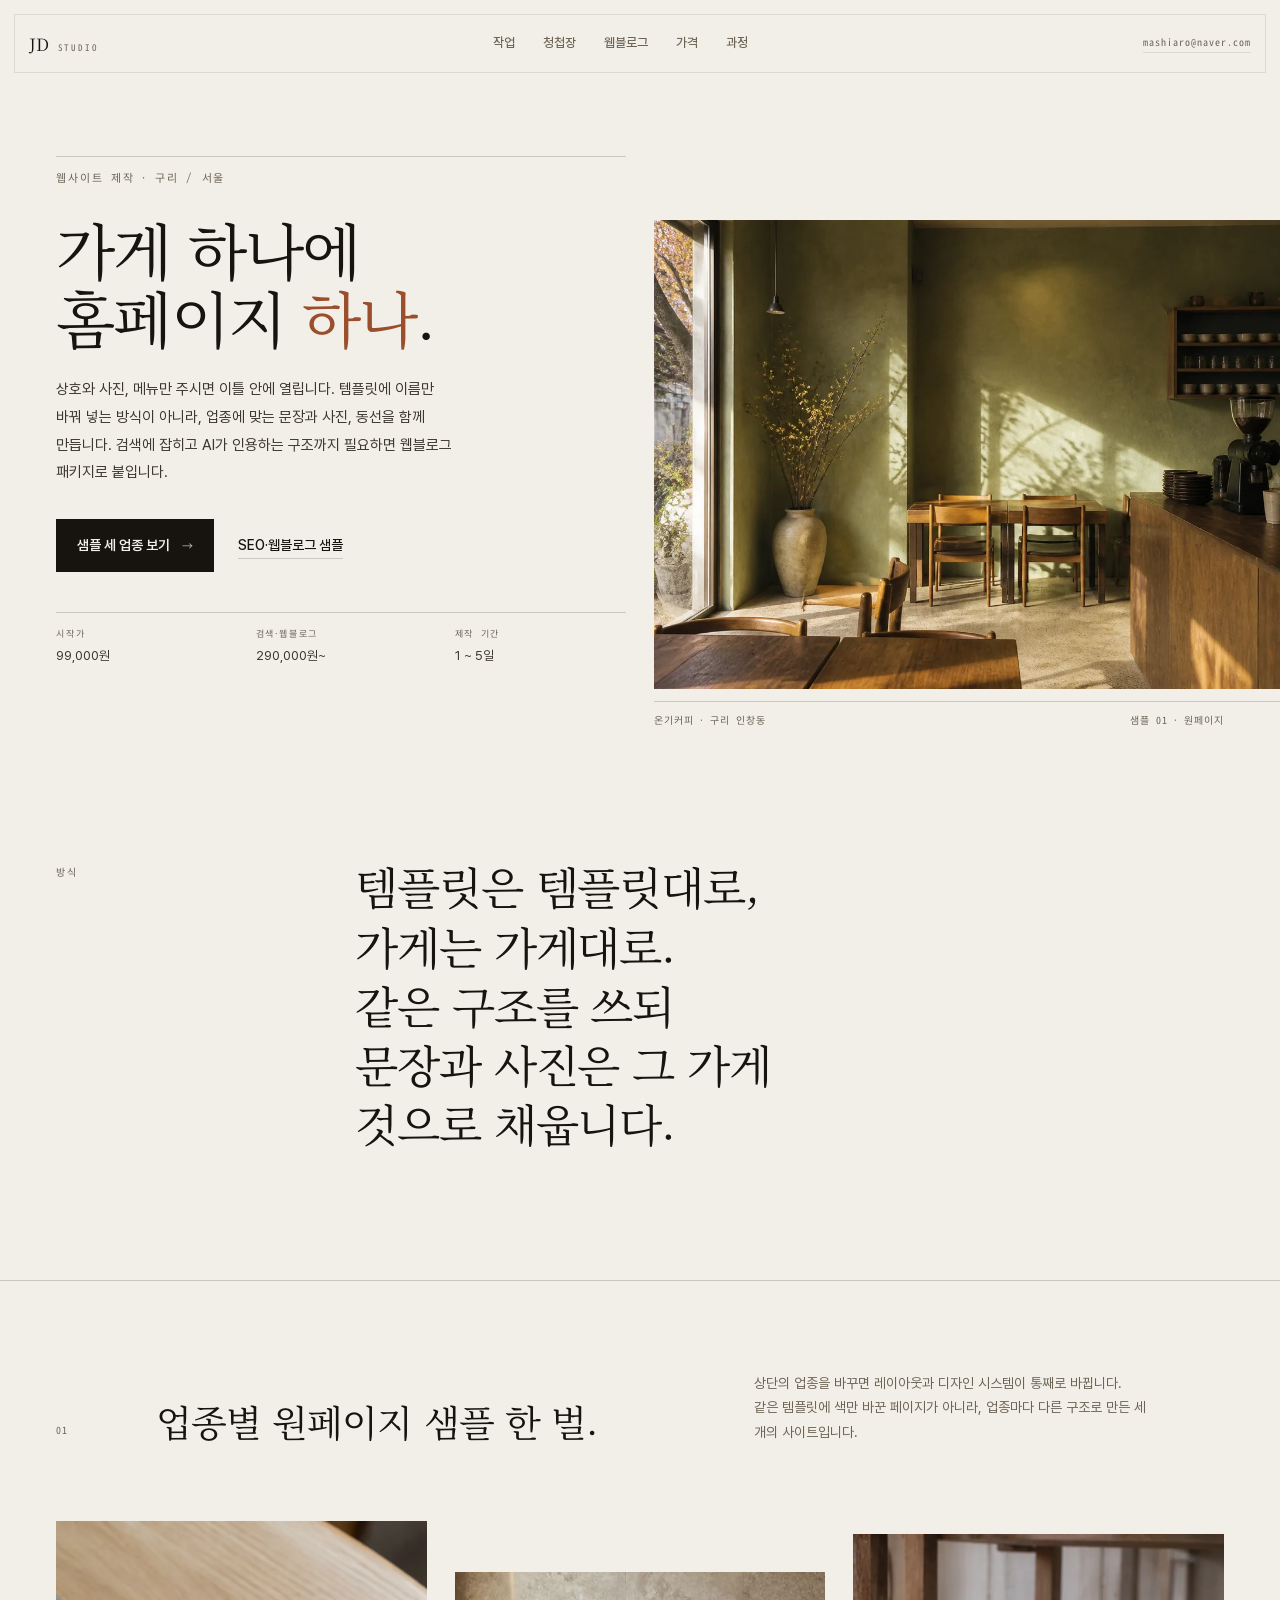
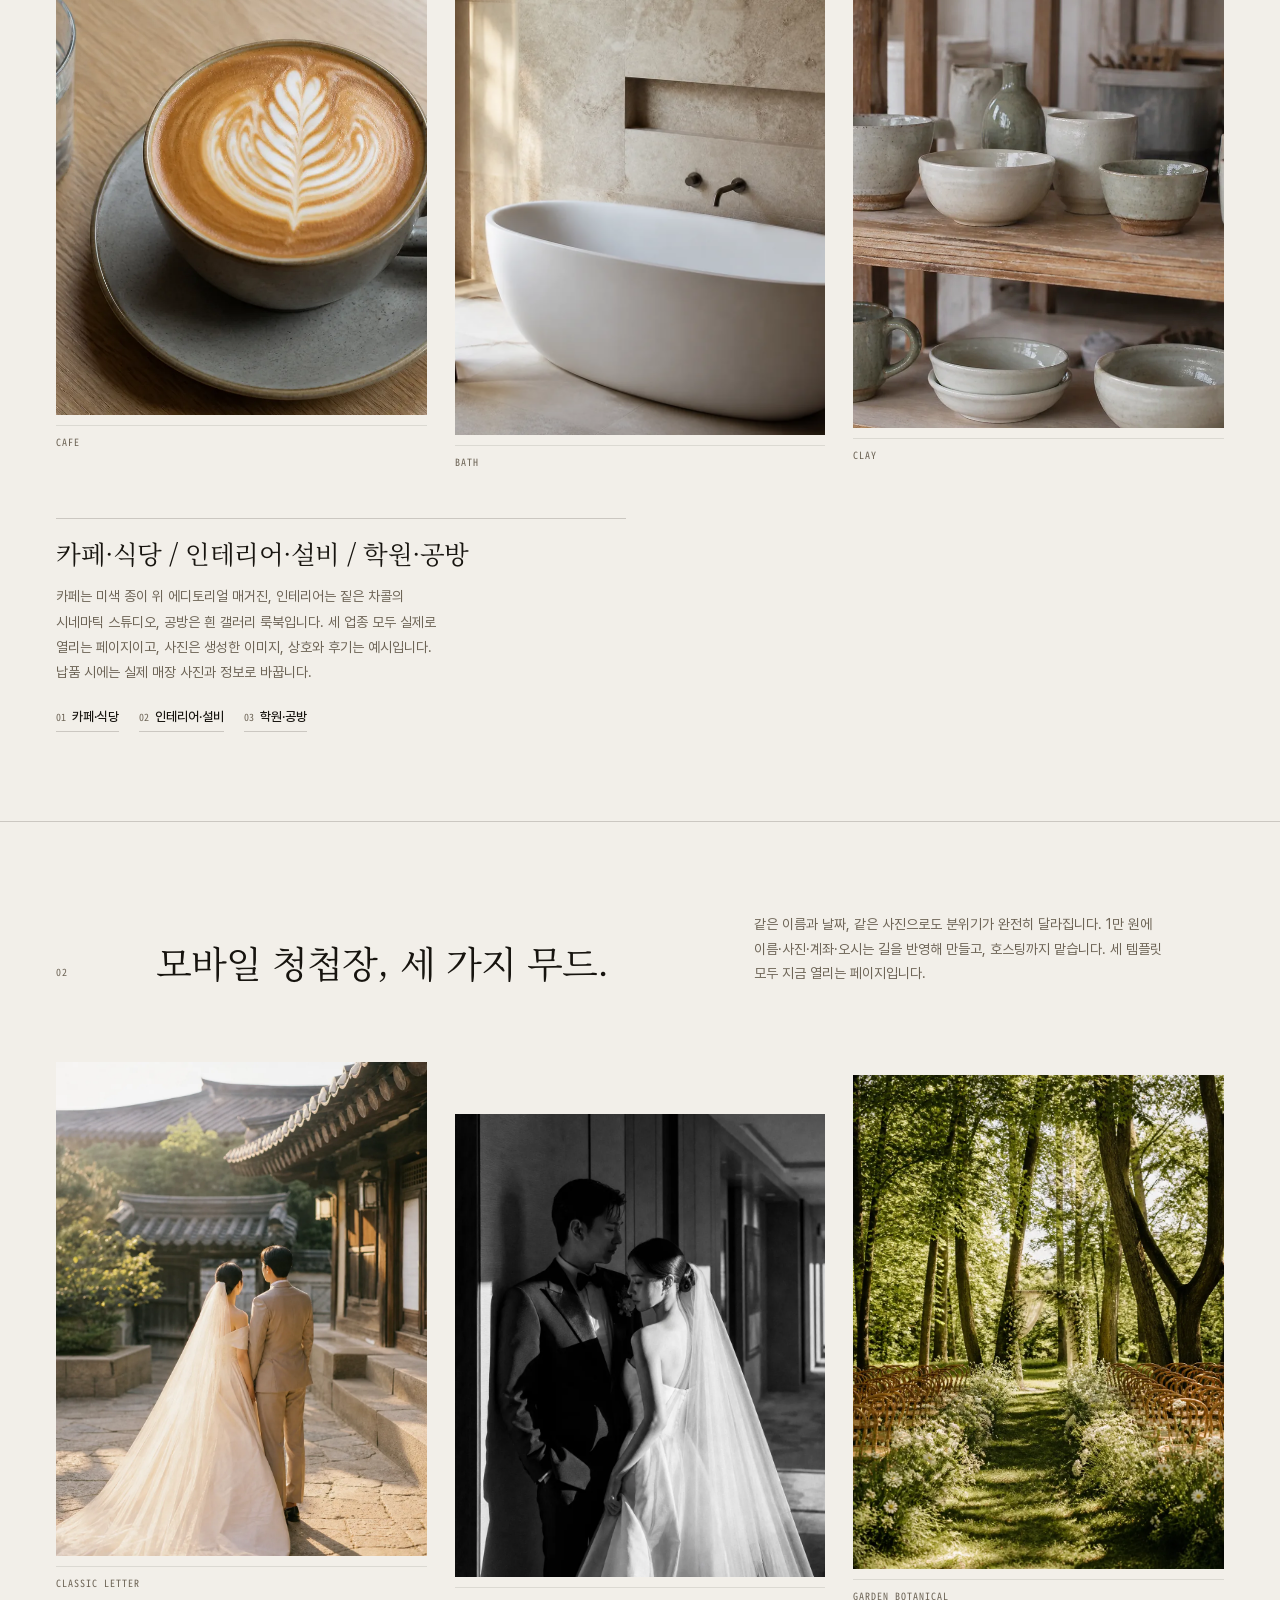
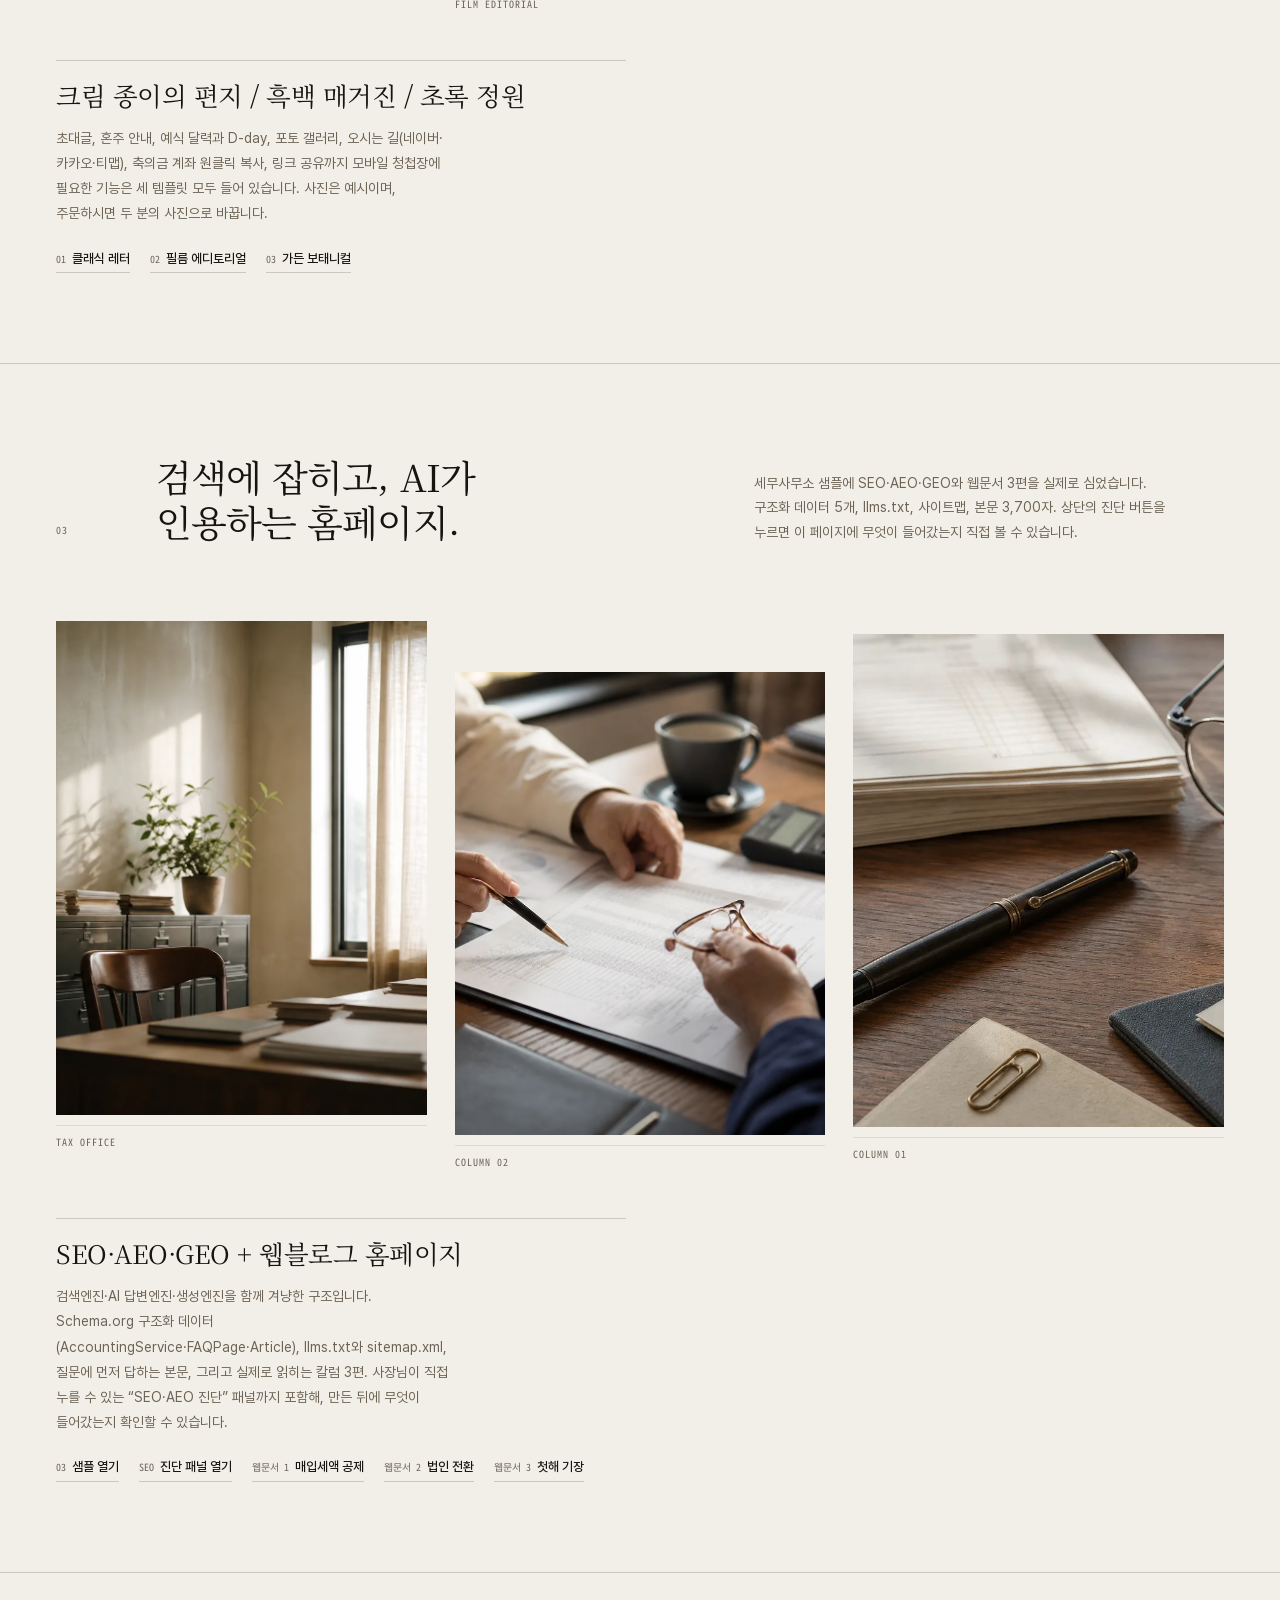
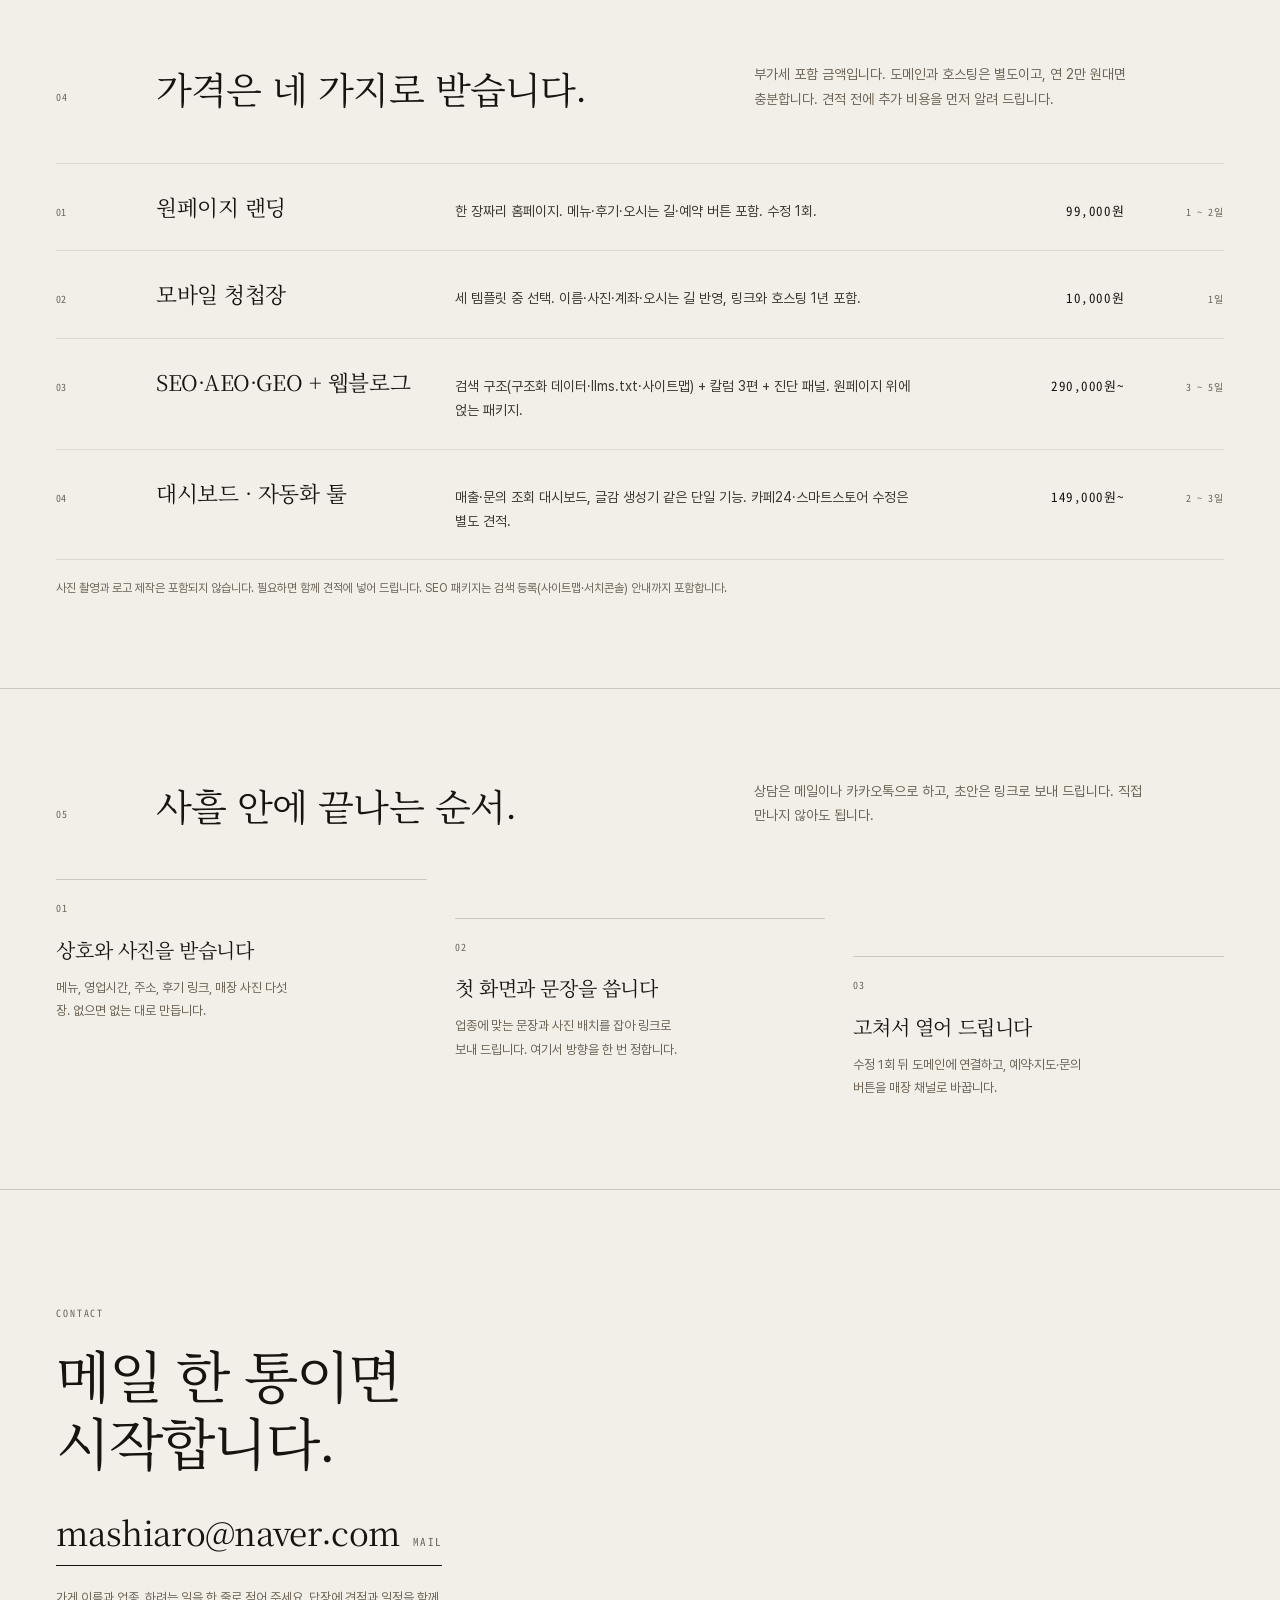
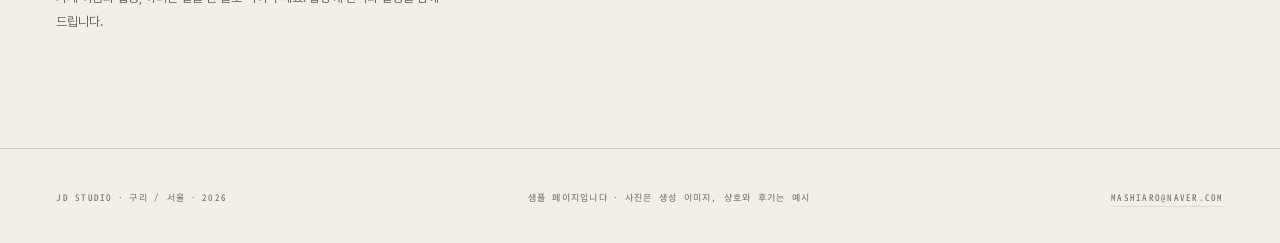
==== commit eba00077: "3호 SEO·AEO·GEO + 웹블로그 샘플(윤슬 세무회계) 추가, 포트폴리오 가격·작업물 개편 - 03-seo-webblog: 구조화 데이터 5개(AccountingService" ====
--- a/index.html
+++ b/index.html
@@ -3,12 +3,12 @@
 <head>
 <meta charset="utf-8">
 <meta name="viewport" content="width=device-width, initial-scale=1">
-<title>JD STUDIO · 소상공인 원페이지 홈페이지 제작</title>
-<meta name="description" content="가게 하나에 홈페이지 하나. 카페·식당, 인테리어·설비, 학원·공방 원페이지 홈페이지를 9.9만 원부터 만듭니다. 상호와 사진, 메뉴만 주시면 이틀 안에 열립니다.">
+<title>JD STUDIO · 소상공인 홈페이지 제작 · SEO·AEO·GEO + 웹블로그</title>
+<meta name="description" content="가게 하나에 홈페이지 하나. 카페·식당, 인테리어·설비, 학원·공방 원페이지를 9.9만 원부터, 검색과 AI에 잡히는 구조와 웹블로그까지 29만 원부터 만듭니다. 상호와 사진, 메뉴만 주시면 문장과 구조를 함께 만듭니다.">
 <meta name="theme-color" content="#F2EFE9">
 <meta property="og:type" content="website">
-<meta property="og:title" content="JD STUDIO · 소상공인 원페이지 홈페이지 제작">
-<meta property="og:description" content="원페이지 9.9만 원부터. 세 업종 샘플을 직접 열어 볼 수 있습니다.">
+<meta property="og:title" content="JD STUDIO · 소상공인 홈페이지 제작 · SEO·AEO·GEO + 웹블로그">
+<meta property="og:description" content="원페이지 9.9만 원부터, 검색 노출 구조와 웹블로그까지 29만 원부터. 네 업종 샘플을 직접 열어 볼 수 있습니다.">
 <meta property="og:image" content="01-store-landing/assets/cafe-space.webp">
 <link rel="icon" href="01-store-landing/assets/favicon-32.png" sizes="32x32">
 <link rel="apple-touch-icon" href="01-store-landing/assets/apple-touch-icon.png">
@@ -158,7 +158,7 @@
   .bar{grid-template-columns:auto 1fr;gap:8px;padding:8px 10px;top:8px}
   .bar__mail{display:none}
   .nav{justify-self:end;gap:0}
-  .nav a{padding:7px 8px;font-size:12px}
+  .nav a{padding:7px 6px;font-size:12px}
   .hero{grid-template-columns:1fr;padding-top:104px}
   .hero__text,.hero__media{grid-column:1/-1}
   .hero__media{margin-top:40px;margin-right:calc(var(--pad) * -1)}
@@ -177,12 +177,12 @@
   .work__shots{grid-template-columns:repeat(3,1fr);gap:12px}
   .shot:nth-child(1),.shot:nth-child(2),.shot:nth-child(3){margin-top:0}
   .work__main{margin-top:8px}
-  .rate__row{grid-template-columns:1fr auto;row-gap:4px}
-  .rate__no{grid-column:1/-1}
-  .rate__name{grid-column:1/2}
-  .rate__price{grid-column:2/3;align-self:start}
-  .rate__what{grid-column:1/-1}
-  .rate__days{grid-column:1/-1;text-align:left}
+  .rate__row{grid-template-columns:1fr auto;row-gap:2px}
+  .rate__no{grid-column:1/-1;order:1}
+  .rate__name{grid-column:1/2;order:2;align-self:center}
+  .rate__price{grid-column:2/3;order:2;align-self:center;text-align:right;font-size:14px}
+  .rate__what{grid-column:1/-1;order:3;margin-top:6px}
+  .rate__days{grid-column:1/-1;order:4;text-align:left;margin-top:4px}
   .steps{grid-template-columns:1fr}
   .step{grid-column:1/-1;margin-top:0!important}
   .contact__mail{font-size:20px}
@@ -203,6 +203,7 @@
   <nav class="nav" aria-label="페이지 안내">
     <a href="#work">작업</a>
     <a href="#invite">청첩장</a>
+    <a href="#webblog">웹블로그</a>
     <a href="#price">가격</a>
     <a href="#process">과정</a>
   </nav>
@@ -214,15 +215,15 @@
     <div class="hero__text">
       <p class="kicker">웹사이트 제작 · 구리 / 서울</p>
       <h1 class="display"><span>가게 하나에</span><span>홈페이지 <em>하나</em>.</span></h1>
-      <p class="lede">상호와 사진, 메뉴만 주시면 이틀 안에 열립니다. 템플릿에 이름만 바꿔 넣는 방식이 아니라, 업종에 맞는 문장과 사진, 동선을 함께 만듭니다.</p>
+      <p class="lede">상호와 사진, 메뉴만 주시면 이틀 안에 열립니다. 템플릿에 이름만 바꿔 넣는 방식이 아니라, 업종에 맞는 문장과 사진, 동선을 함께 만듭니다. 검색에 잡히고 AI가 인용하는 구조까지 필요하면 웹블로그 패키지로 붙입니다.</p>
       <div class="acts">
         <a class="btn" href="01-store-landing/">샘플 세 업종 보기<span class="btn__arw" aria-hidden="true">→</span></a>
-        <a class="link" href="mailto:mashiaro@naver.com">제작 문의</a>
+        <a class="link" href="03-seo-webblog/">SEO·웹블로그 샘플</a>
       </div>
       <ul class="facts">
-        <li><span class="k">시작가</span><span class="v">9.9만 원</span></li>
-        <li><span class="k">제작 기간</span><span class="v">1 ~ 2일</span></li>
-        <li><span class="k">수정</span><span class="v">1회 포함</span></li>
+        <li><span class="k">시작가</span><span class="v">99,000원</span></li>
+        <li><span class="k">검색·웹블로그</span><span class="v">290,000원~</span></li>
+        <li><span class="k">제작 기간</span><span class="v">1 ~ 5일</span></li>
       </ul>
     </div>
     <figure class="hero__media" data-rv>
@@ -307,10 +308,45 @@
     </div>
   </section>
 
+  <section class="sec" id="webblog">
+    <header class="sec__head">
+      <span class="sec__no">03</span>
+      <h2 class="sec__title">검색에 잡히고, AI가 인용하는 홈페이지.</h2>
+      <p class="sec__desc">세무사무소 샘플에 SEO·AEO·GEO와 웹문서 3편을 실제로 심었습니다. 구조화 데이터 5개, llms.txt, 사이트맵, 본문 3,700자. 상단의 진단 버튼을 누르면 이 페이지에 무엇이 들어갔는지 직접 볼 수 있습니다.</p>
+    </header>
+    <div class="work">
+      <div class="work__shots" data-rv>
+        <a class="shot" href="03-seo-webblog/">
+          <div class="shot__fig"><img src="03-seo-webblog/assets/img/office-hero.webp" alt="세무회계 사무소 샘플의 사무실 사진" loading="lazy"></div>
+          <span>TAX OFFICE</span>
+        </a>
+        <a class="shot" href="03-seo-webblog/#post-2">
+          <div class="shot__fig"><img src="03-seo-webblog/assets/img/consult.webp" alt="상담 장면을 담은 세무 칼럼 사진" loading="lazy"></div>
+          <span>COLUMN 02</span>
+        </a>
+        <a class="shot" href="03-seo-webblog/#post-1">
+          <div class="shot__fig"><img src="03-seo-webblog/assets/img/ledger-desk.webp" alt="장부와 만년필이 놓인 책상 사진" loading="lazy"></div>
+          <span>COLUMN 01</span>
+        </a>
+      </div>
+      <div class="work__main" data-rv>
+        <h3>SEO·AEO·GEO + 웹블로그 홈페이지</h3>
+        <p>검색엔진·AI 답변엔진·생성엔진을 함께 겨냥한 구조입니다. Schema.org 구조화 데이터(AccountingService·FAQPage·Article), llms.txt와 sitemap.xml, 질문에 먼저 답하는 본문, 그리고 실제로 읽히는 칼럼 3편. 사장님이 직접 누를 수 있는 “SEO·AEO 진단” 패널까지 포함해, 만든 뒤에 무엇이 들어갔는지 확인할 수 있습니다.</p>
+        <div class="work__links">
+          <a href="03-seo-webblog/"><span>03</span>샘플 열기</a>
+          <a href="03-seo-webblog/?insp=1"><span>SEO</span>진단 패널 열기</a>
+          <a href="03-seo-webblog/#post-1"><span>웹문서 1</span>매입세액 공제</a>
+          <a href="03-seo-webblog/#post-2"><span>웹문서 2</span>법인 전환</a>
+          <a href="03-seo-webblog/#post-3"><span>웹문서 3</span>첫해 기장</a>
+        </div>
+      </div>
+    </div>
+  </section>
+
   <section class="sec" id="price">
     <header class="sec__head">
-      <span class="sec__no">03</span>
-      <h2 class="sec__title">가격은 세 가지로만 받습니다.</h2>
+      <span class="sec__no">04</span>
+      <h2 class="sec__title">가격은 네 가지로 받습니다.</h2>
       <p class="sec__desc">부가세 포함 금액입니다. 도메인과 호스팅은 별도이고, 연 2만 원대면 충분합니다. 견적 전에 추가 비용을 먼저 알려 드립니다.</p>
     </header>
     <div class="rate">
@@ -323,32 +359,32 @@
       </div>
       <div class="rate__row" data-rv>
         <span class="rate__no">02</span>
-        <span class="rate__name">자동화 도구</span>
-        <span class="rate__what">블로그 글감 생성기, 엑셀 정리 툴, 예약 알림 같은 단일 기능 하나.</span>
-        <span class="rate__price">149,000원</span>
-        <span class="rate__days">2 ~ 3일</span>
-      </div>
-      <div class="rate__row" data-rv>
-        <span class="rate__no">03</span>
-        <span class="rate__name">업종 맞춤 패키지</span>
-        <span class="rate__what">홈페이지에 예약·지도·문의 연결까지. 네이버 플레이스와 문구를 맞춥니다.</span>
-        <span class="rate__price">249,000원</span>
-        <span class="rate__days">3 ~ 5일</span>
-      </div>
-      <div class="rate__row" data-rv>
-        <span class="rate__no">04</span>
         <span class="rate__name">모바일 청첩장</span>
         <span class="rate__what">세 템플릿 중 선택. 이름·사진·계좌·오시는 길 반영, 링크와 호스팅 1년 포함.</span>
         <span class="rate__price">10,000원</span>
         <span class="rate__days">1일</span>
       </div>
-    </div>
-    <p class="rate__note">사진 촬영과 로고 제작은 포함되지 않습니다. 필요하면 함께 견적에 넣어 드립니다.</p>
+      <div class="rate__row" data-rv>
+        <span class="rate__no">03</span>
+        <span class="rate__name">SEO·AEO·GEO + 웹블로그</span>
+        <span class="rate__what">검색 구조(구조화 데이터·llms.txt·사이트맵) + 칼럼 3편 + 진단 패널. 원페이지 위에 얹는 패키지.</span>
+        <span class="rate__price">290,000원~</span>
+        <span class="rate__days">3 ~ 5일</span>
+      </div>
+      <div class="rate__row" data-rv>
+        <span class="rate__no">04</span>
+        <span class="rate__name">대시보드 · 자동화 툴</span>
+        <span class="rate__what">매출·문의 조회 대시보드, 글감 생성기 같은 단일 기능. 카페24·스마트스토어 수정은 별도 견적.</span>
+        <span class="rate__price">149,000원~</span>
+        <span class="rate__days">2 ~ 3일</span>
+      </div>
+    </div>
+    <p class="rate__note">사진 촬영과 로고 제작은 포함되지 않습니다. 필요하면 함께 견적에 넣어 드립니다. SEO 패키지는 검색 등록(사이트맵·서치콘솔) 안내까지 포함합니다.</p>
   </section>
 
   <section class="sec" id="process">
     <header class="sec__head">
-      <span class="sec__no">04</span>
+      <span class="sec__no">05</span>
       <h2 class="sec__title">사흘 안에 끝나는 순서.</h2>
       <p class="sec__desc">상담은 메일이나 카카오톡으로 하고, 초안은 링크로 보내 드립니다. 직접 만나지 않아도 됩니다.</p>
     </header>
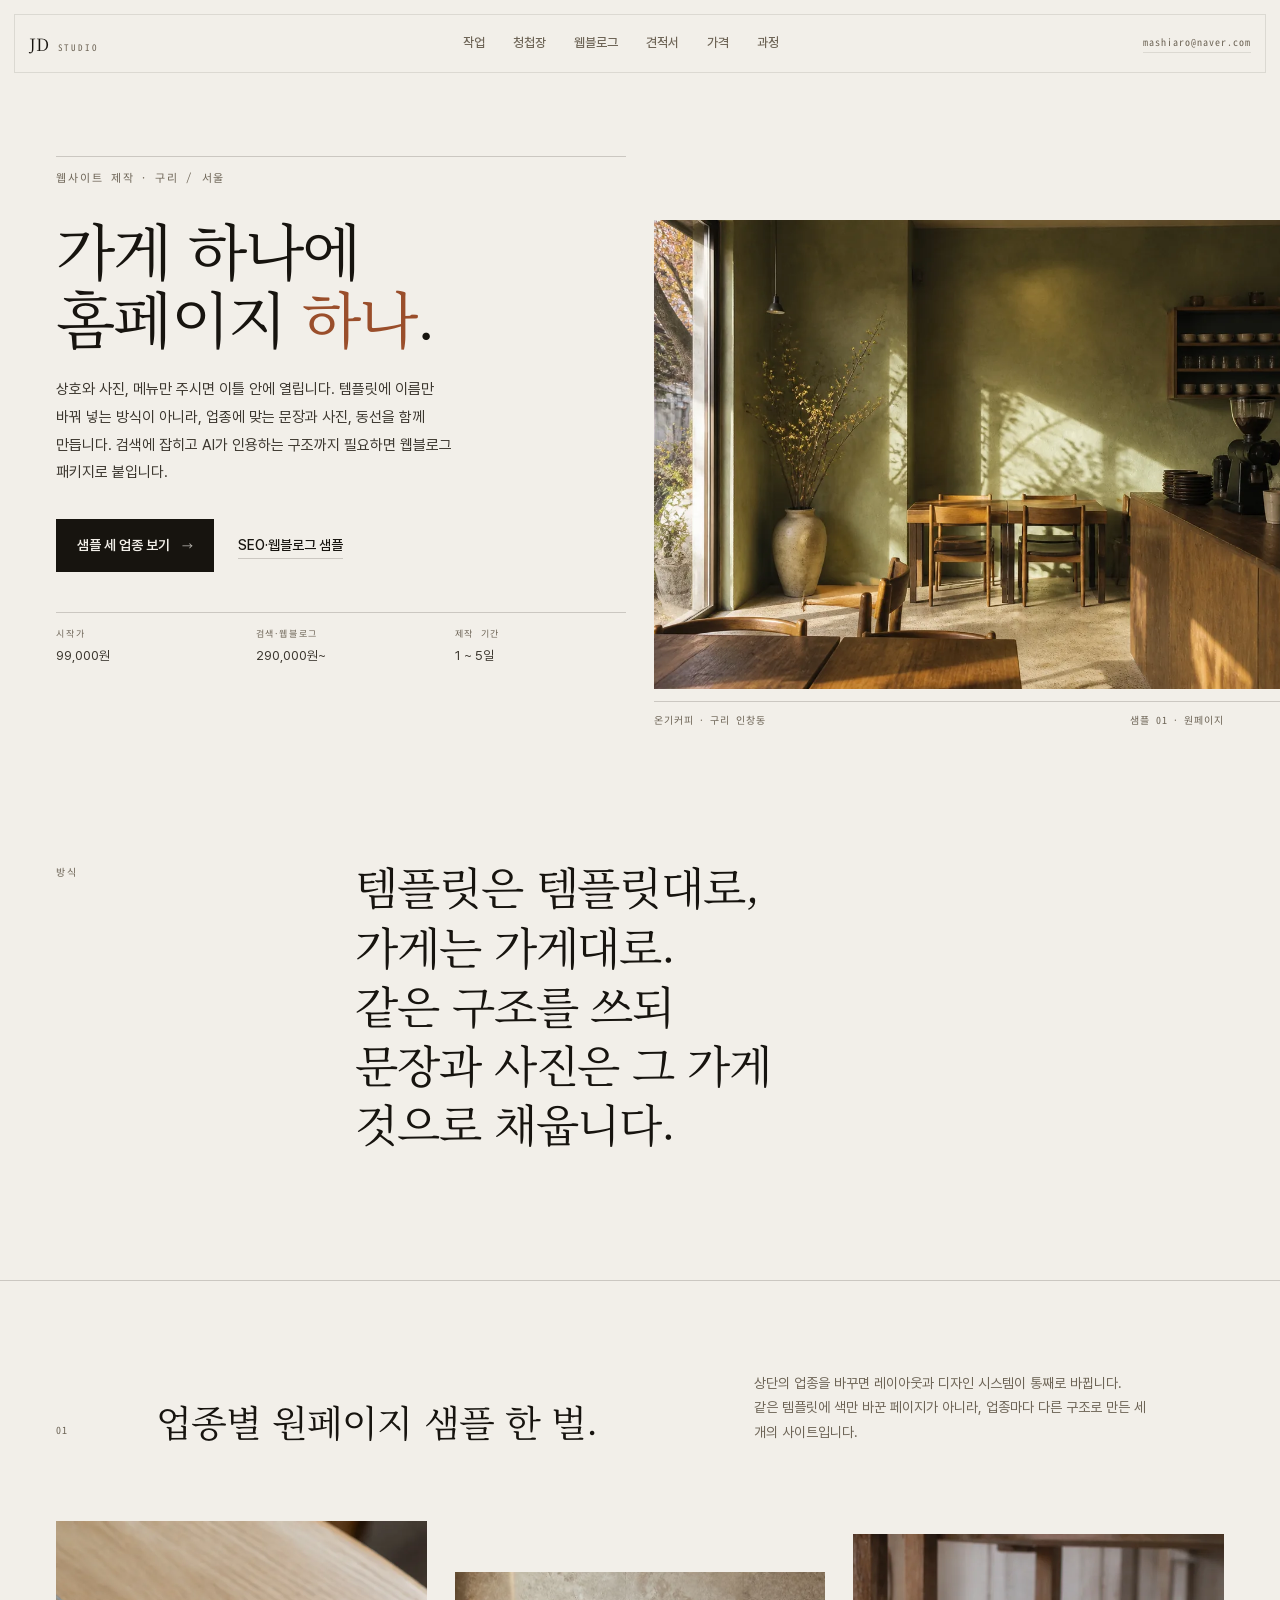
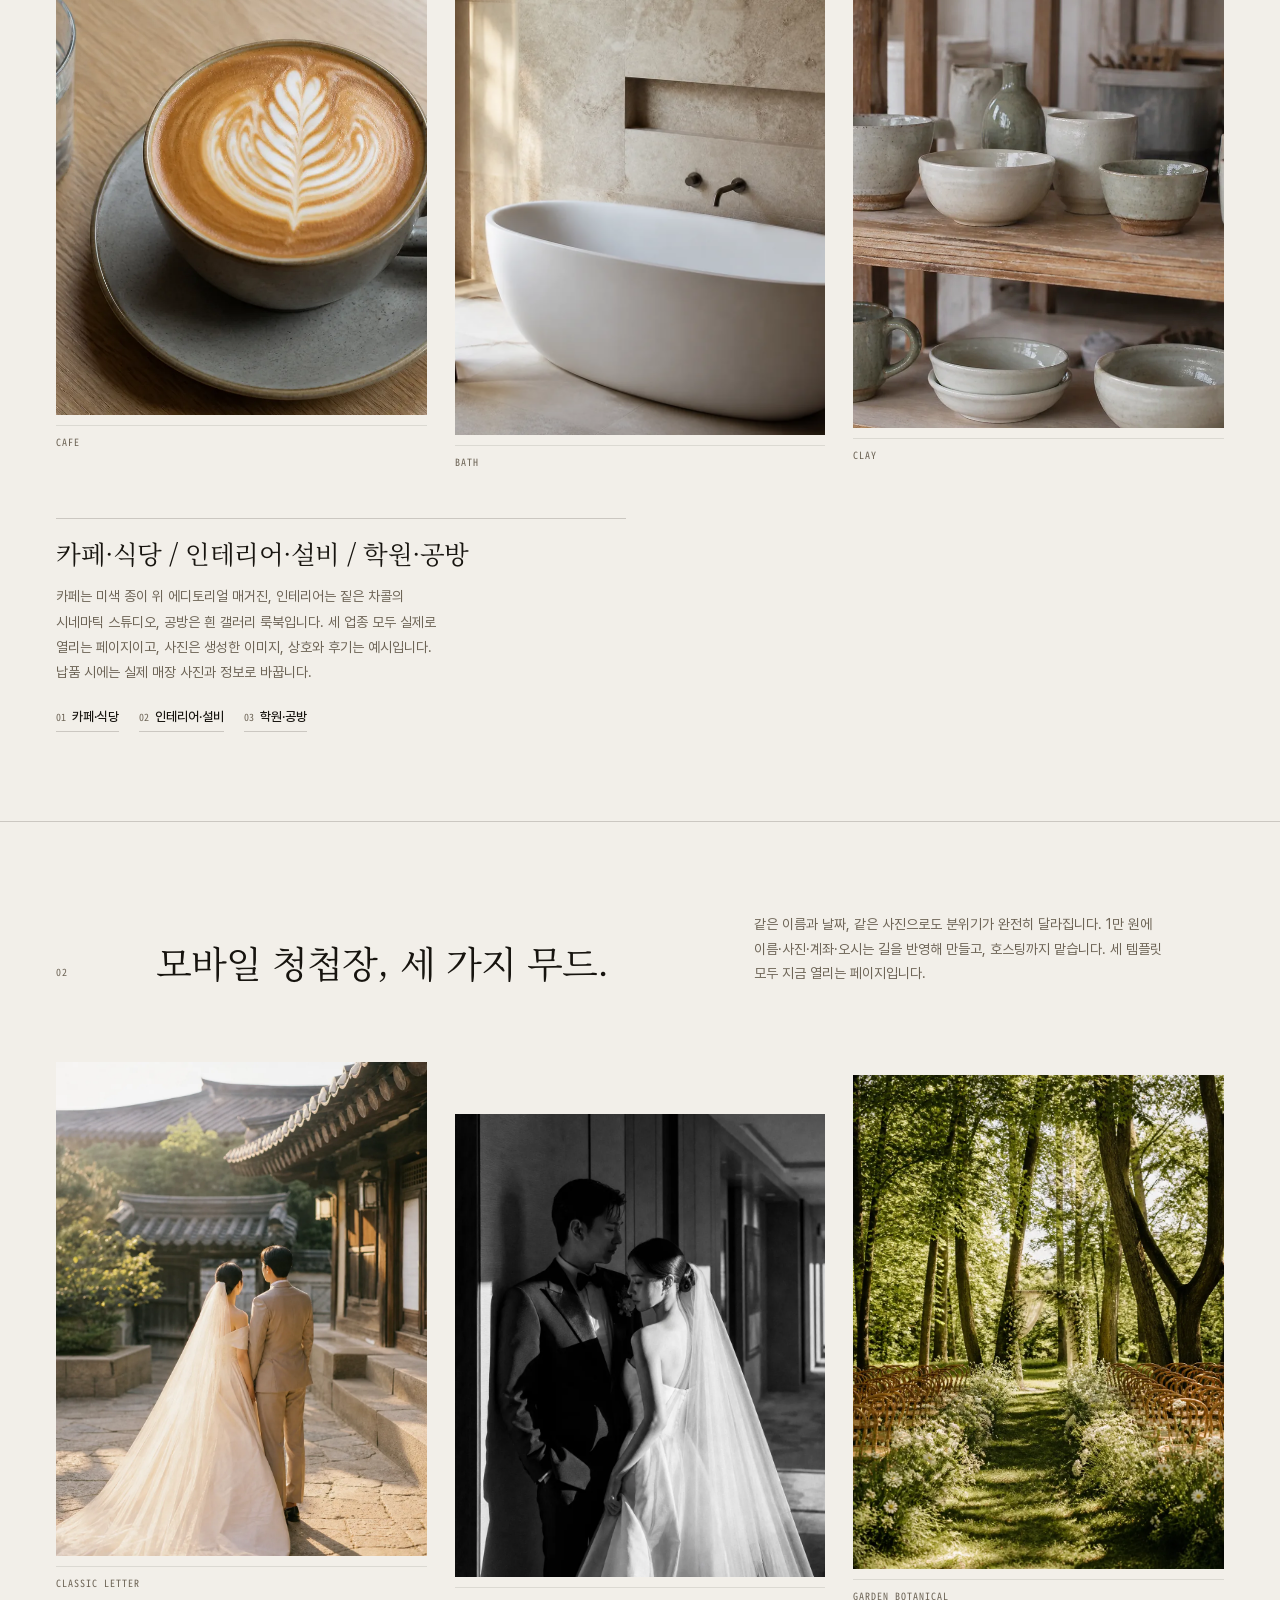
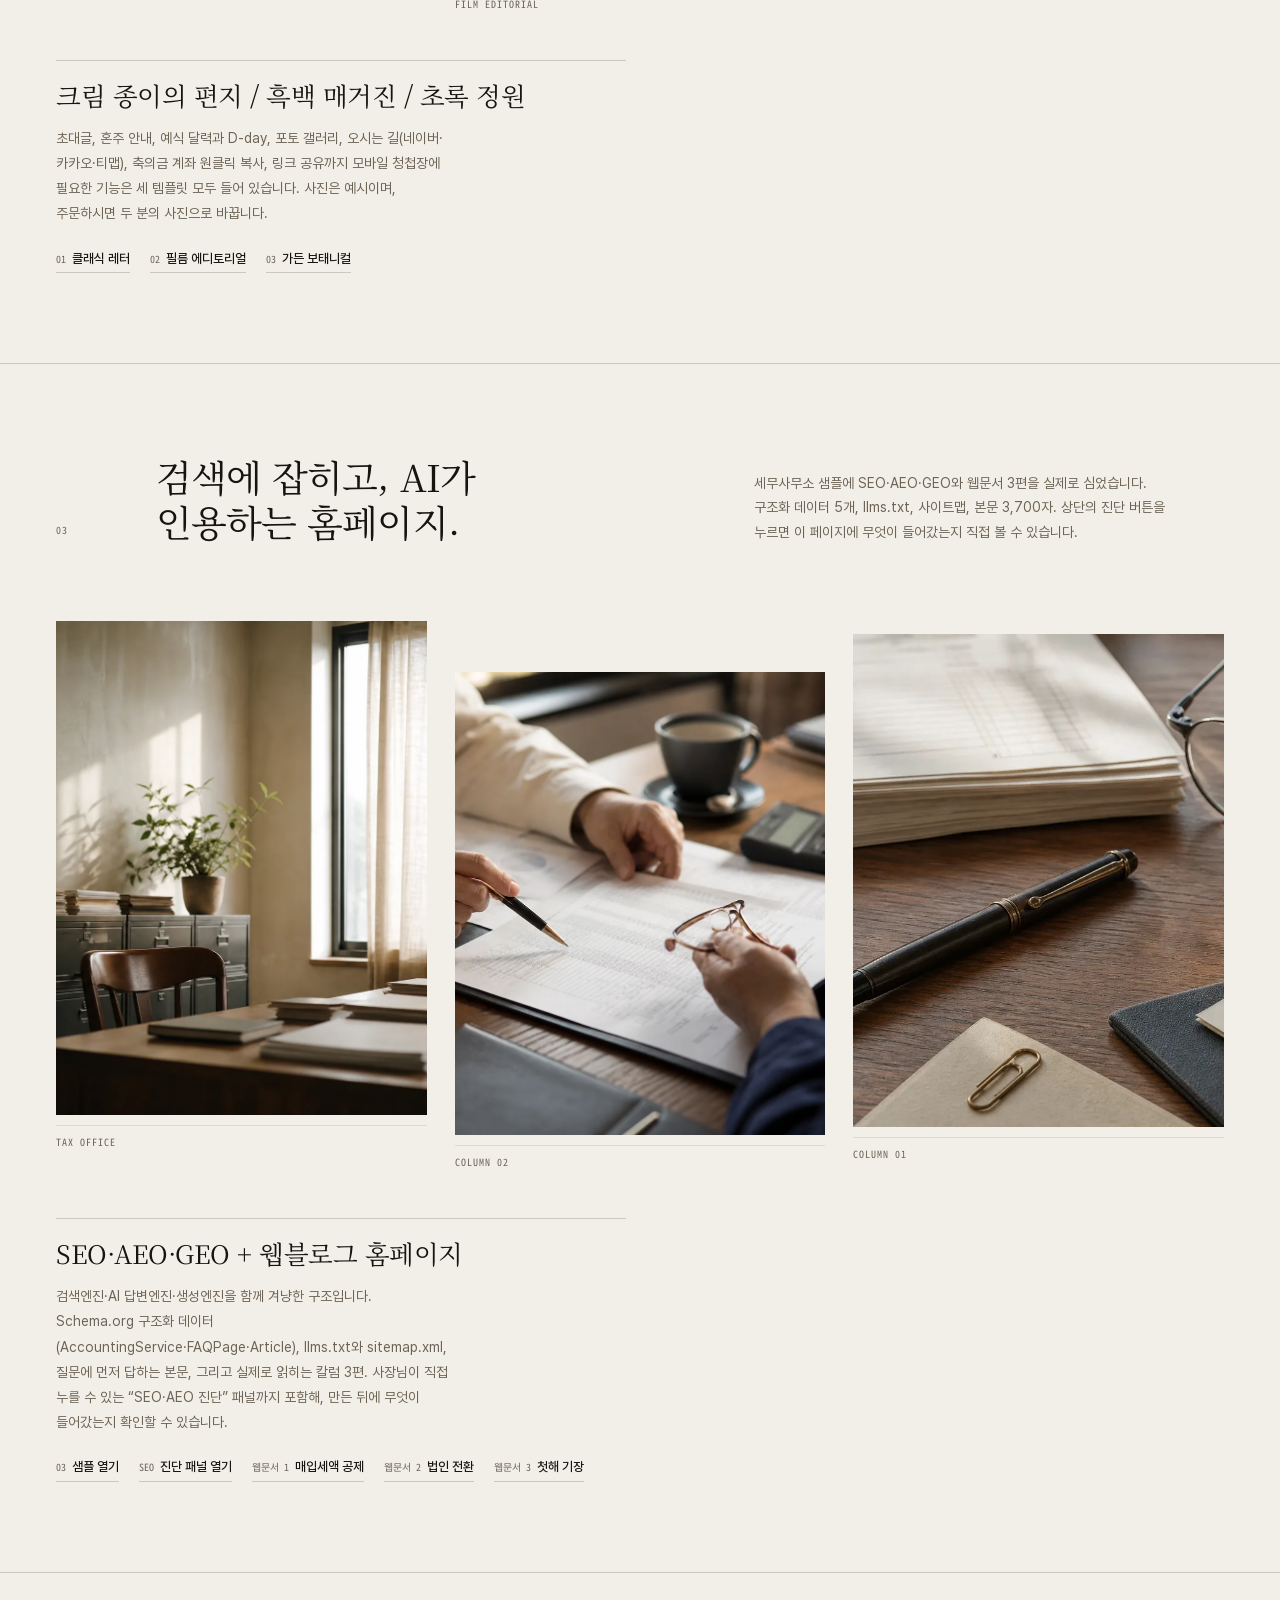
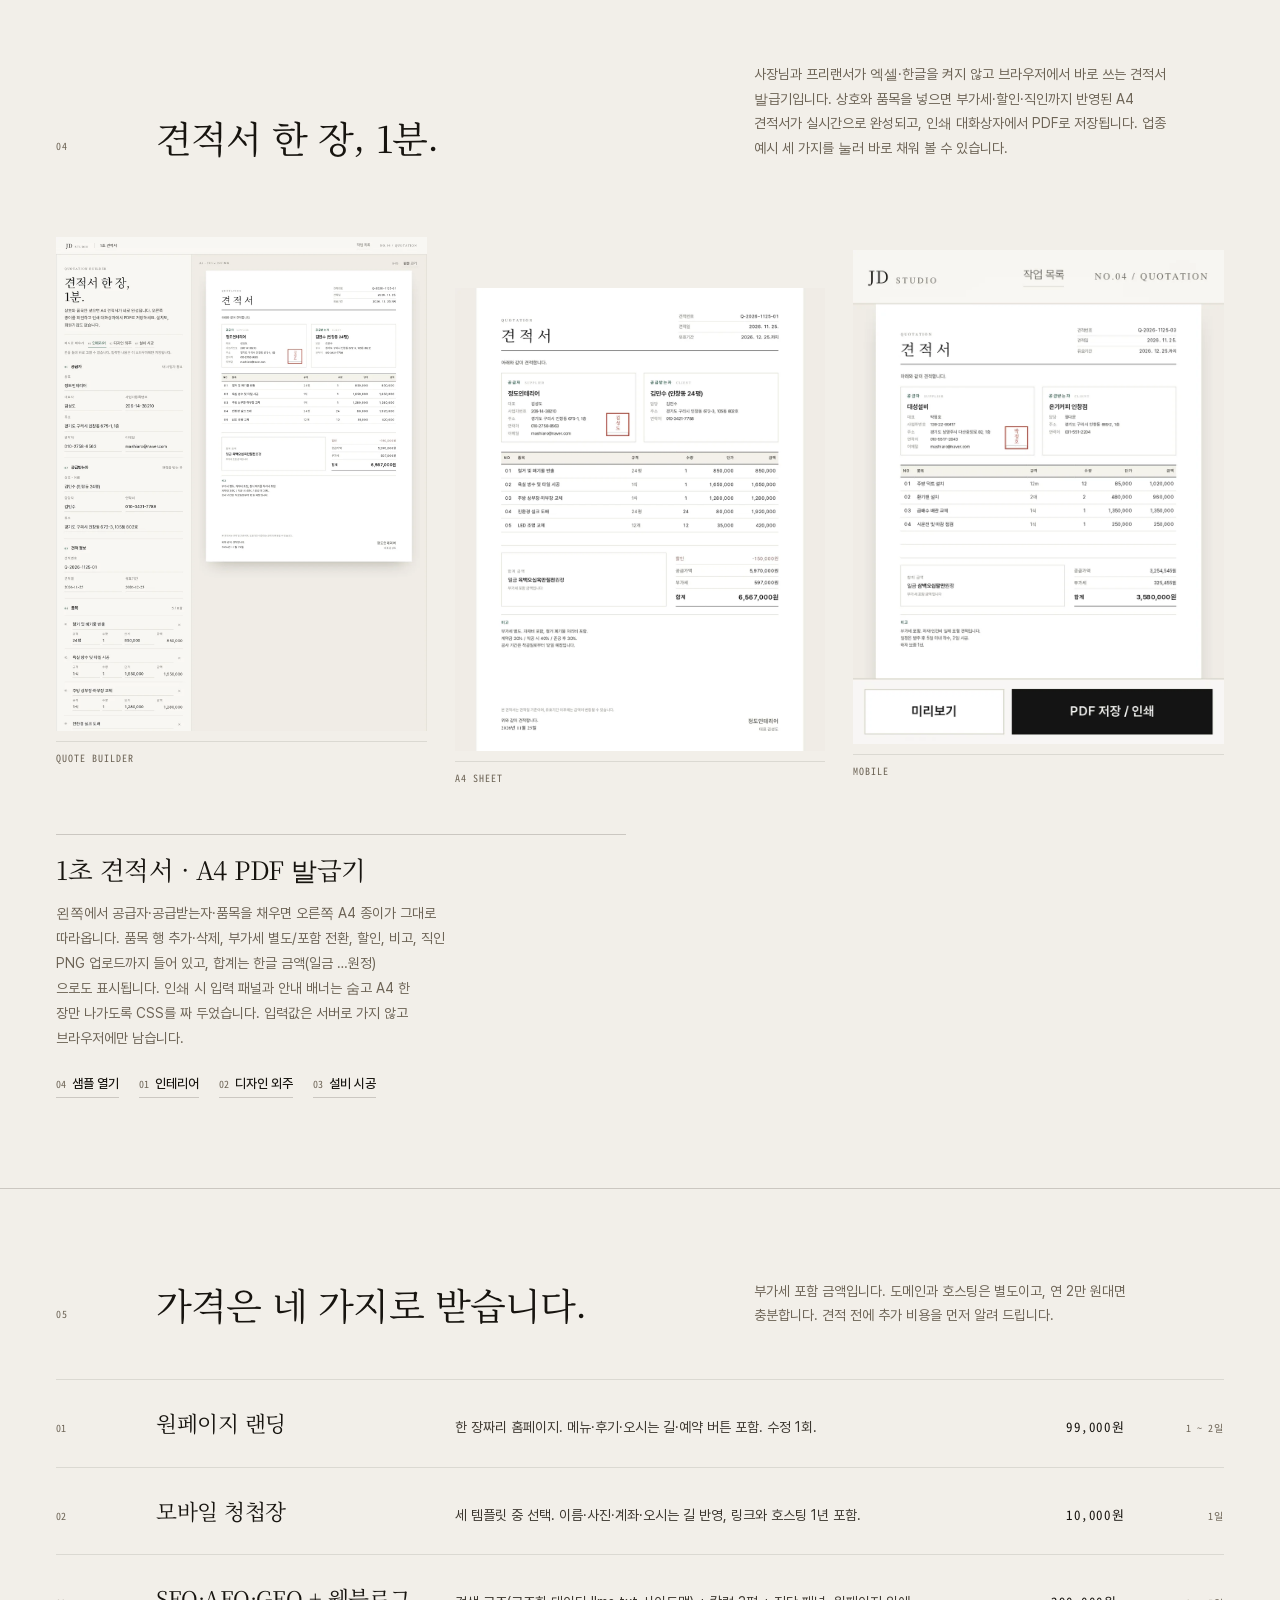
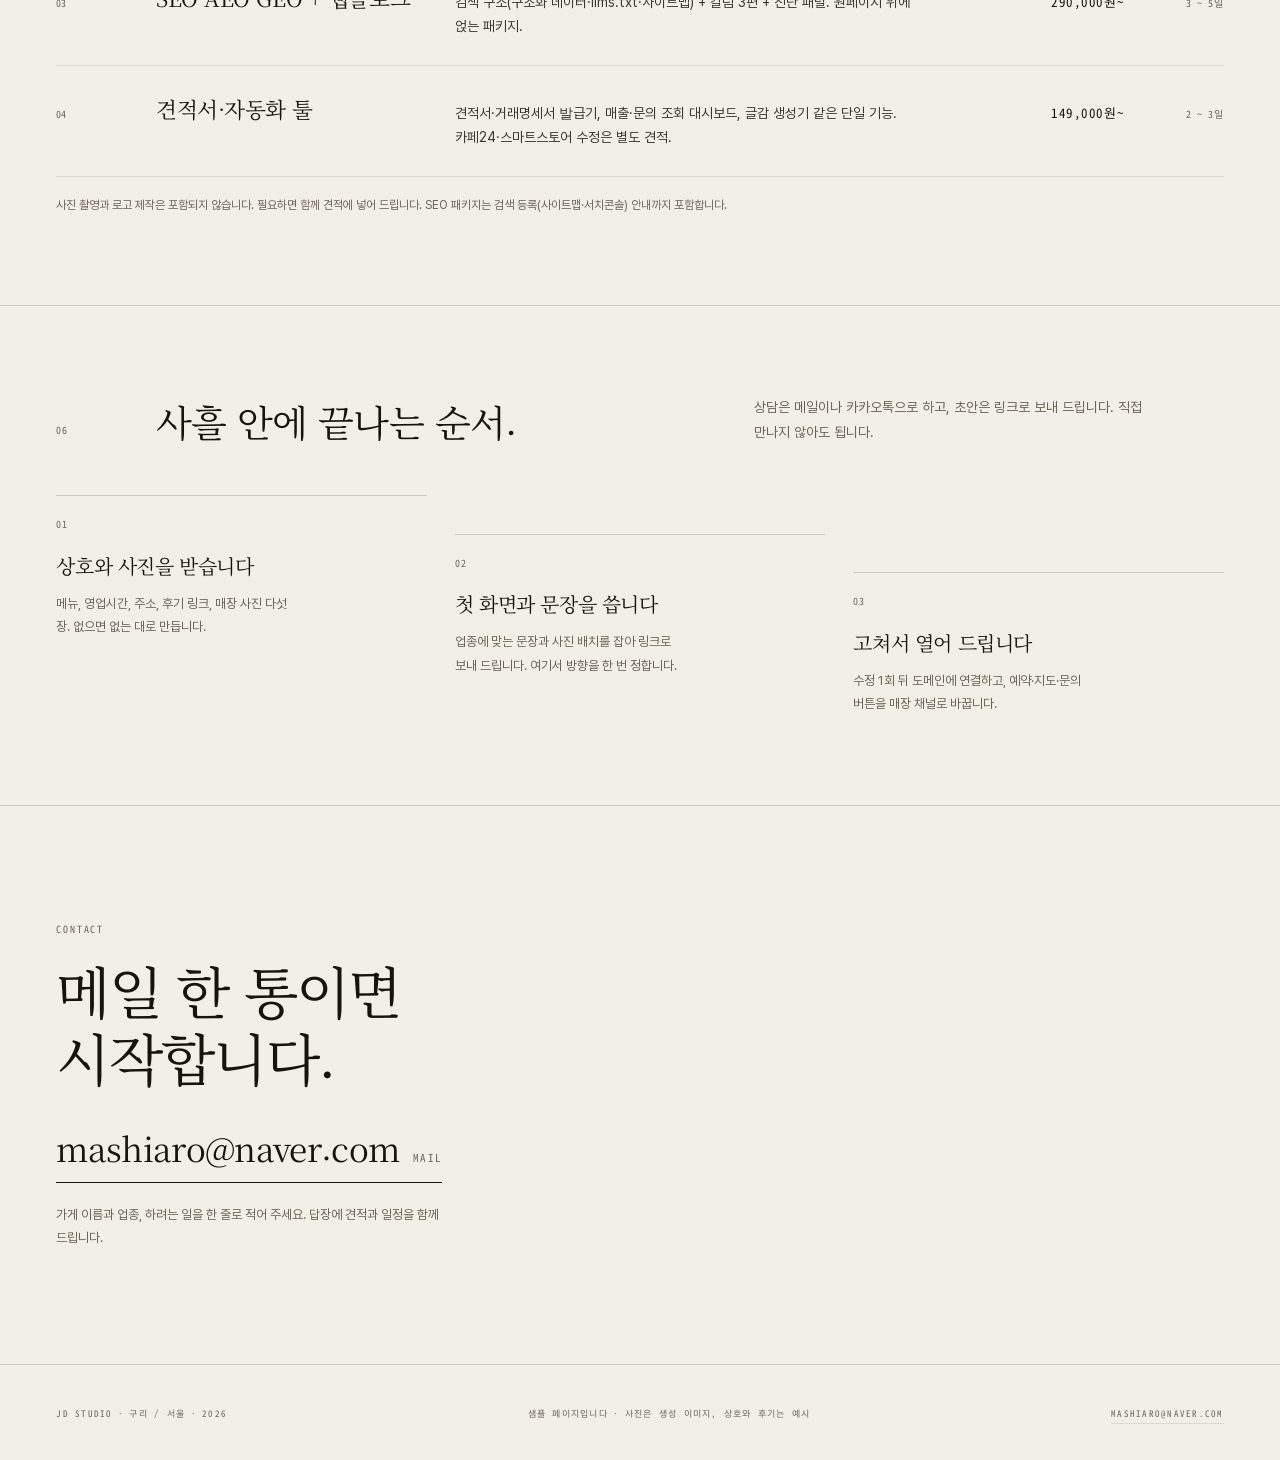
==== commit 3937c317: "4호: 1초 견적서 A4 PDF 발급기(부가세·할인·직인·한글 금액) + 포트폴리오 연결" ====
--- a/index.html
+++ b/index.html
@@ -204,6 +204,7 @@
     <a href="#work">작업</a>
     <a href="#invite">청첩장</a>
     <a href="#webblog">웹블로그</a>
+    <a href="#quote">견적서</a>
     <a href="#price">가격</a>
     <a href="#process">과정</a>
   </nav>
@@ -343,9 +344,43 @@
     </div>
   </section>
 
+  <section class="sec" id="quote">
+    <header class="sec__head">
+      <span class="sec__no">04</span>
+      <h2 class="sec__title">견적서 한 장, 1분.</h2>
+      <p class="sec__desc">사장님과 프리랜서가 엑셀·한글을 켜지 않고 브라우저에서 바로 쓰는 견적서 발급기입니다. 상호와 품목을 넣으면 부가세·할인·직인까지 반영된 A4 견적서가 실시간으로 완성되고, 인쇄 대화상자에서 PDF로 저장됩니다. 업종 예시 세 가지를 눌러 바로 채워 볼 수 있습니다.</p>
+    </header>
+    <div class="work">
+      <div class="work__shots" data-rv>
+        <a class="shot" href="04-quote-pdf/">
+          <div class="shot__fig"><img src="04-quote-pdf/assets/img/editor.webp" alt="견적서 발급기의 입력 화면과 A4 미리보기" loading="lazy"></div>
+          <span>QUOTE BUILDER</span>
+        </a>
+        <a class="shot" href="04-quote-pdf/?sample=interior">
+          <div class="shot__fig"><img src="04-quote-pdf/assets/img/sheet.webp" alt="인테리어 공사 견적서의 A4 출력 예시" loading="lazy"></div>
+          <span>A4 SHEET</span>
+        </a>
+        <a class="shot" href="04-quote-pdf/?sample=facility">
+          <div class="shot__fig"><img src="04-quote-pdf/assets/img/mobile.webp" alt="휴대폰 화면에서 본 견적서 미리보기" loading="lazy"></div>
+          <span>MOBILE</span>
+        </a>
+      </div>
+      <div class="work__main" data-rv>
+        <h3>1초 견적서 · A4 PDF 발급기</h3>
+        <p>왼쪽에서 공급자·공급받는자·품목을 채우면 오른쪽 A4 종이가 그대로 따라옵니다. 품목 행 추가·삭제, 부가세 별도/포함 전환, 할인, 비고, 직인 PNG 업로드까지 들어 있고, 합계는 한글 금액(일금 …원정)으로도 표시됩니다. 인쇄 시 입력 패널과 안내 배너는 숨고 A4 한 장만 나가도록 CSS를 짜 두었습니다. 입력값은 서버로 가지 않고 브라우저에만 남습니다.</p>
+        <div class="work__links">
+          <a href="04-quote-pdf/"><span>04</span>샘플 열기</a>
+          <a href="04-quote-pdf/?sample=interior"><span>01</span>인테리어</a>
+          <a href="04-quote-pdf/?sample=design"><span>02</span>디자인 외주</a>
+          <a href="04-quote-pdf/?sample=facility"><span>03</span>설비 시공</a>
+        </div>
+      </div>
+    </div>
+  </section>
+
   <section class="sec" id="price">
     <header class="sec__head">
-      <span class="sec__no">04</span>
+      <span class="sec__no">05</span>
       <h2 class="sec__title">가격은 네 가지로 받습니다.</h2>
       <p class="sec__desc">부가세 포함 금액입니다. 도메인과 호스팅은 별도이고, 연 2만 원대면 충분합니다. 견적 전에 추가 비용을 먼저 알려 드립니다.</p>
     </header>
@@ -373,8 +408,8 @@
       </div>
       <div class="rate__row" data-rv>
         <span class="rate__no">04</span>
-        <span class="rate__name">대시보드 · 자동화 툴</span>
-        <span class="rate__what">매출·문의 조회 대시보드, 글감 생성기 같은 단일 기능. 카페24·스마트스토어 수정은 별도 견적.</span>
+        <span class="rate__name">견적서·자동화 툴</span>
+        <span class="rate__what">견적서·거래명세서 발급기, 매출·문의 조회 대시보드, 글감 생성기 같은 단일 기능. 카페24·스마트스토어 수정은 별도 견적.</span>
         <span class="rate__price">149,000원~</span>
         <span class="rate__days">2 ~ 3일</span>
       </div>
@@ -384,7 +419,7 @@
 
   <section class="sec" id="process">
     <header class="sec__head">
-      <span class="sec__no">05</span>
+      <span class="sec__no">06</span>
       <h2 class="sec__title">사흘 안에 끝나는 순서.</h2>
       <p class="sec__desc">상담은 메일이나 카카오톡으로 하고, 초안은 링크로 보내 드립니다. 직접 만나지 않아도 됩니다.</p>
     </header>
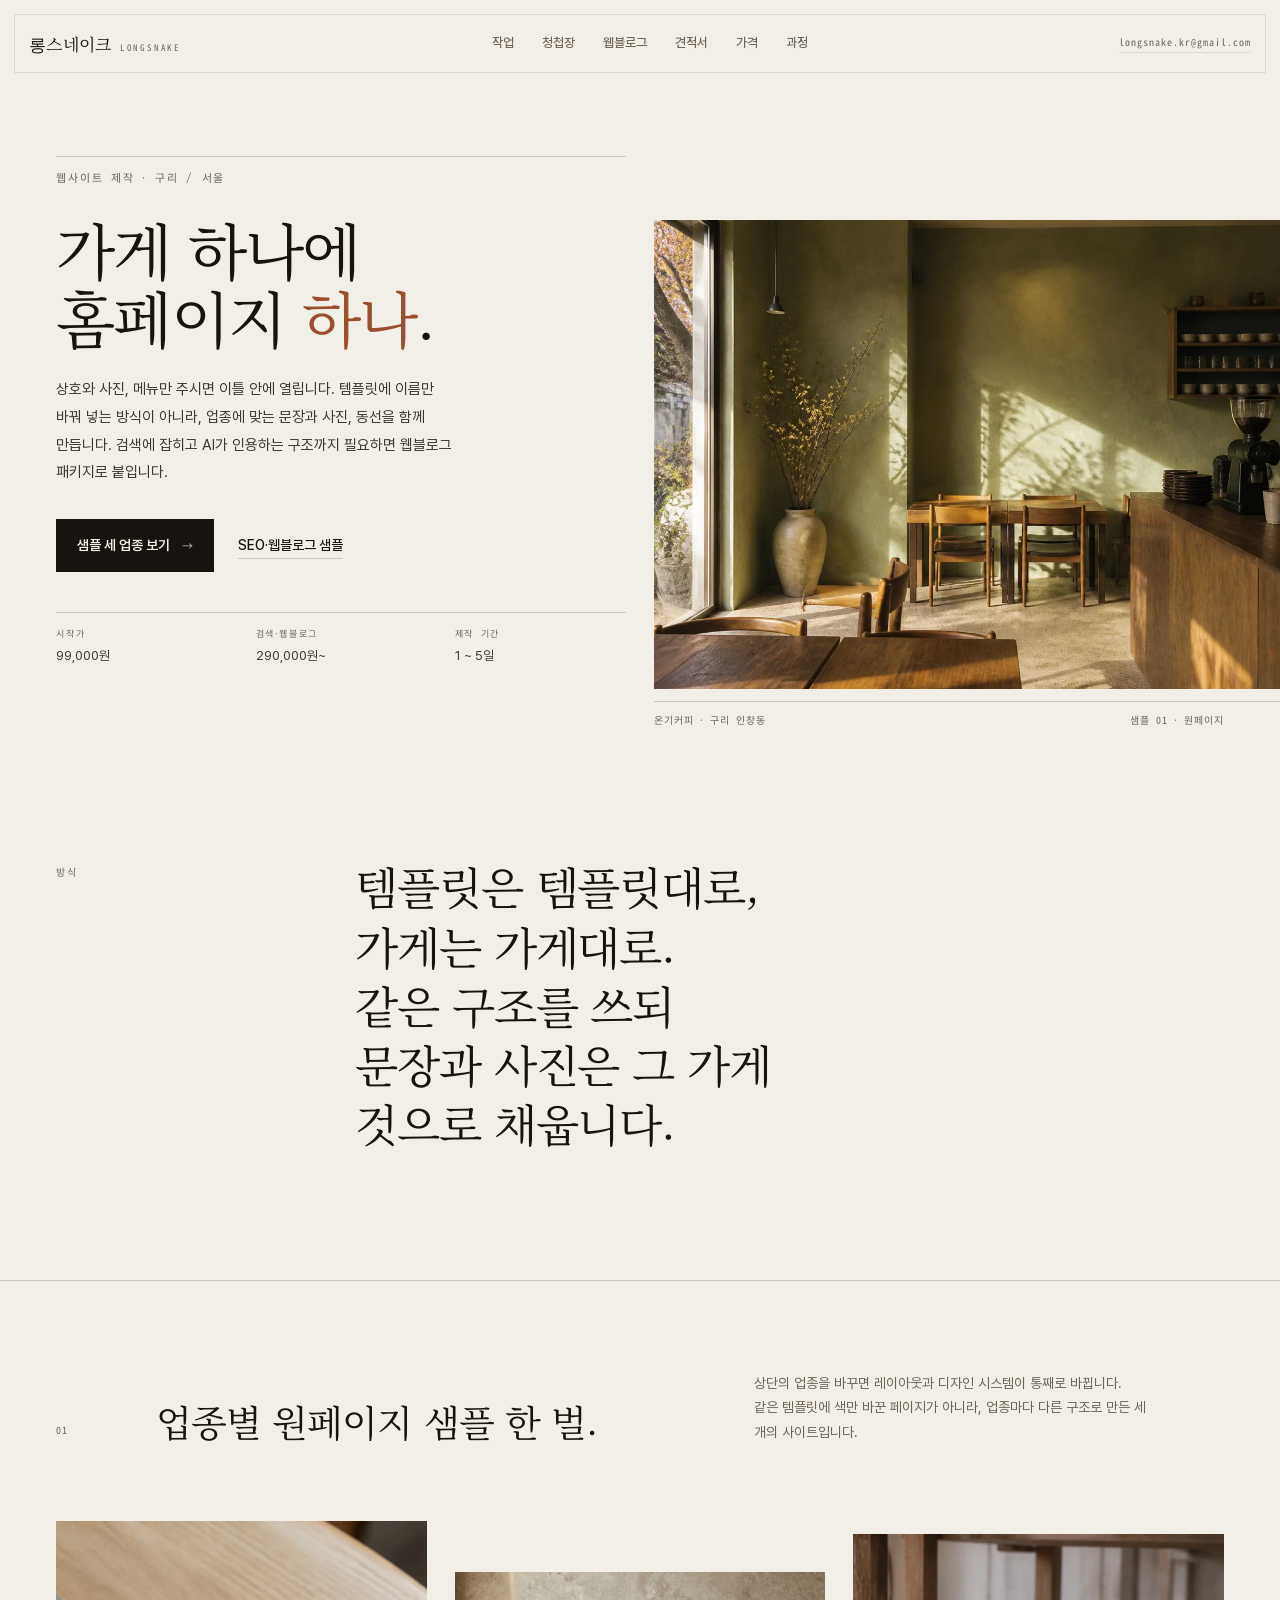
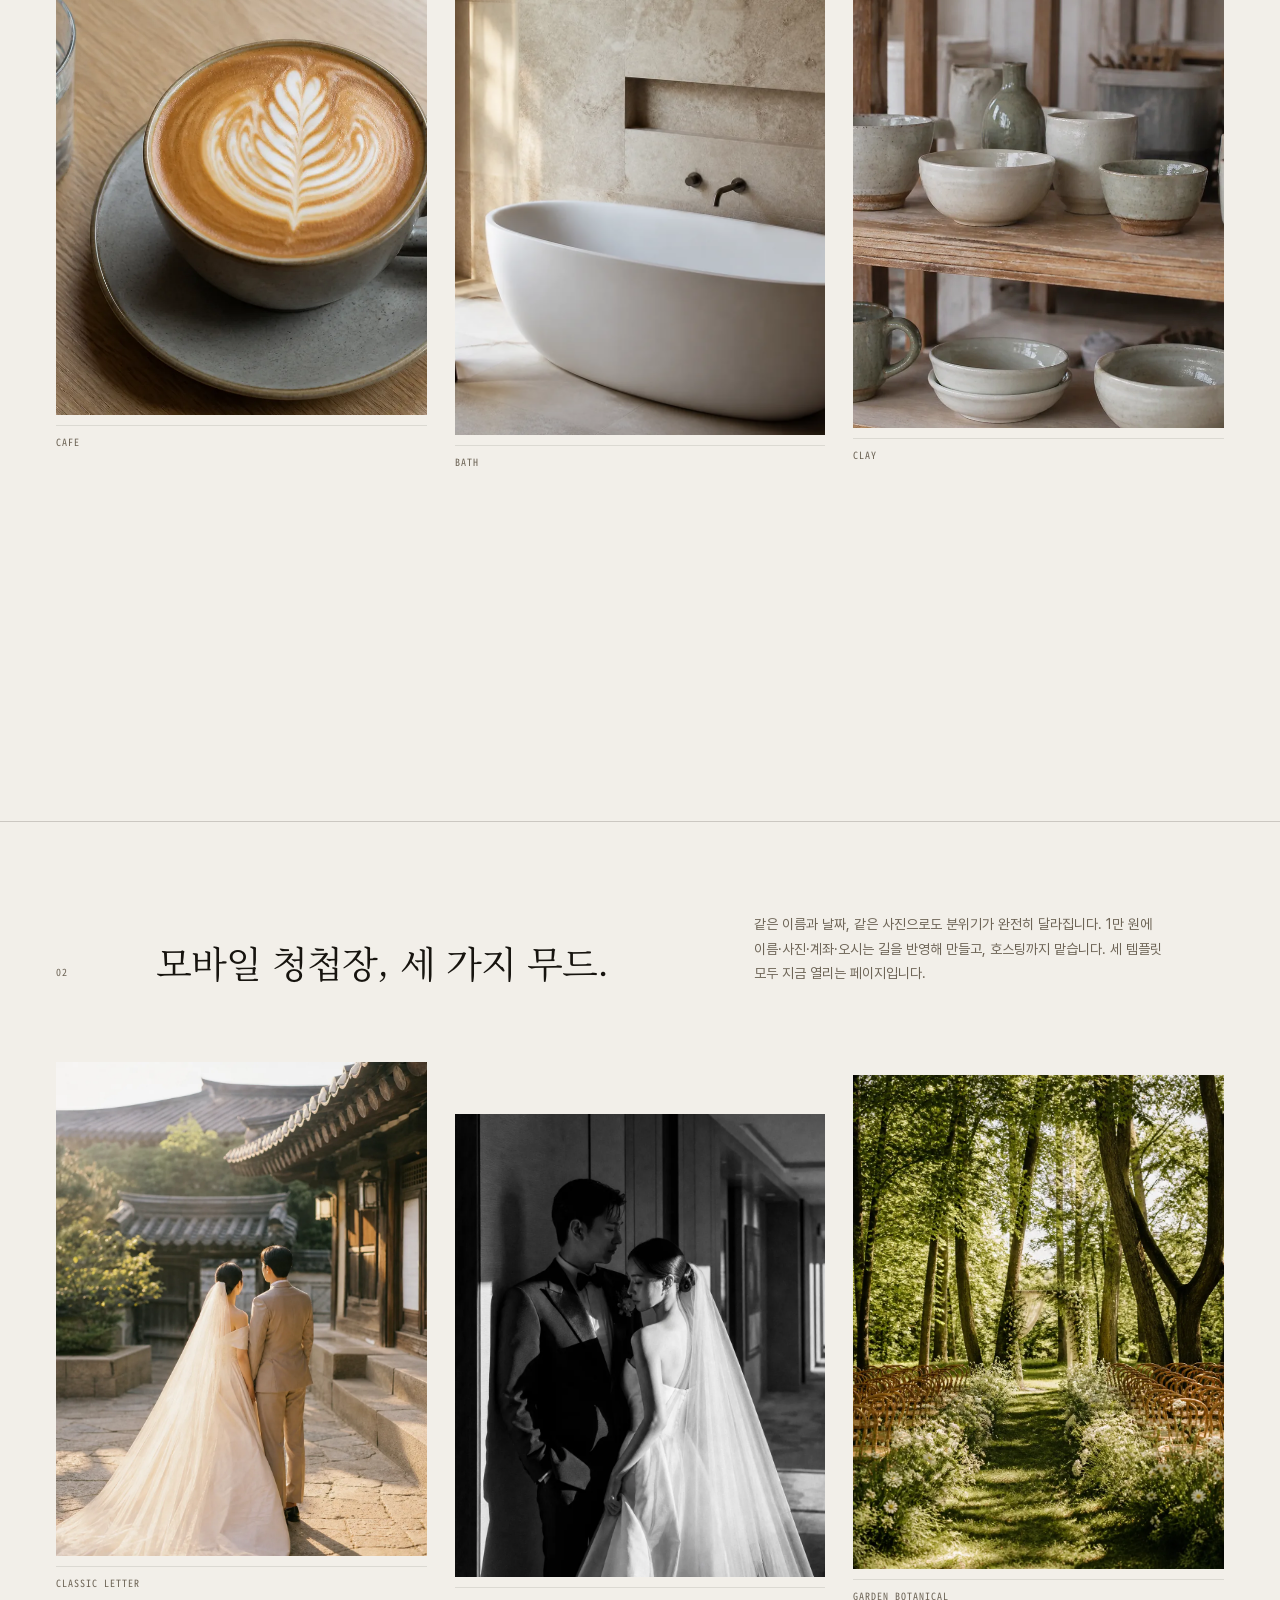
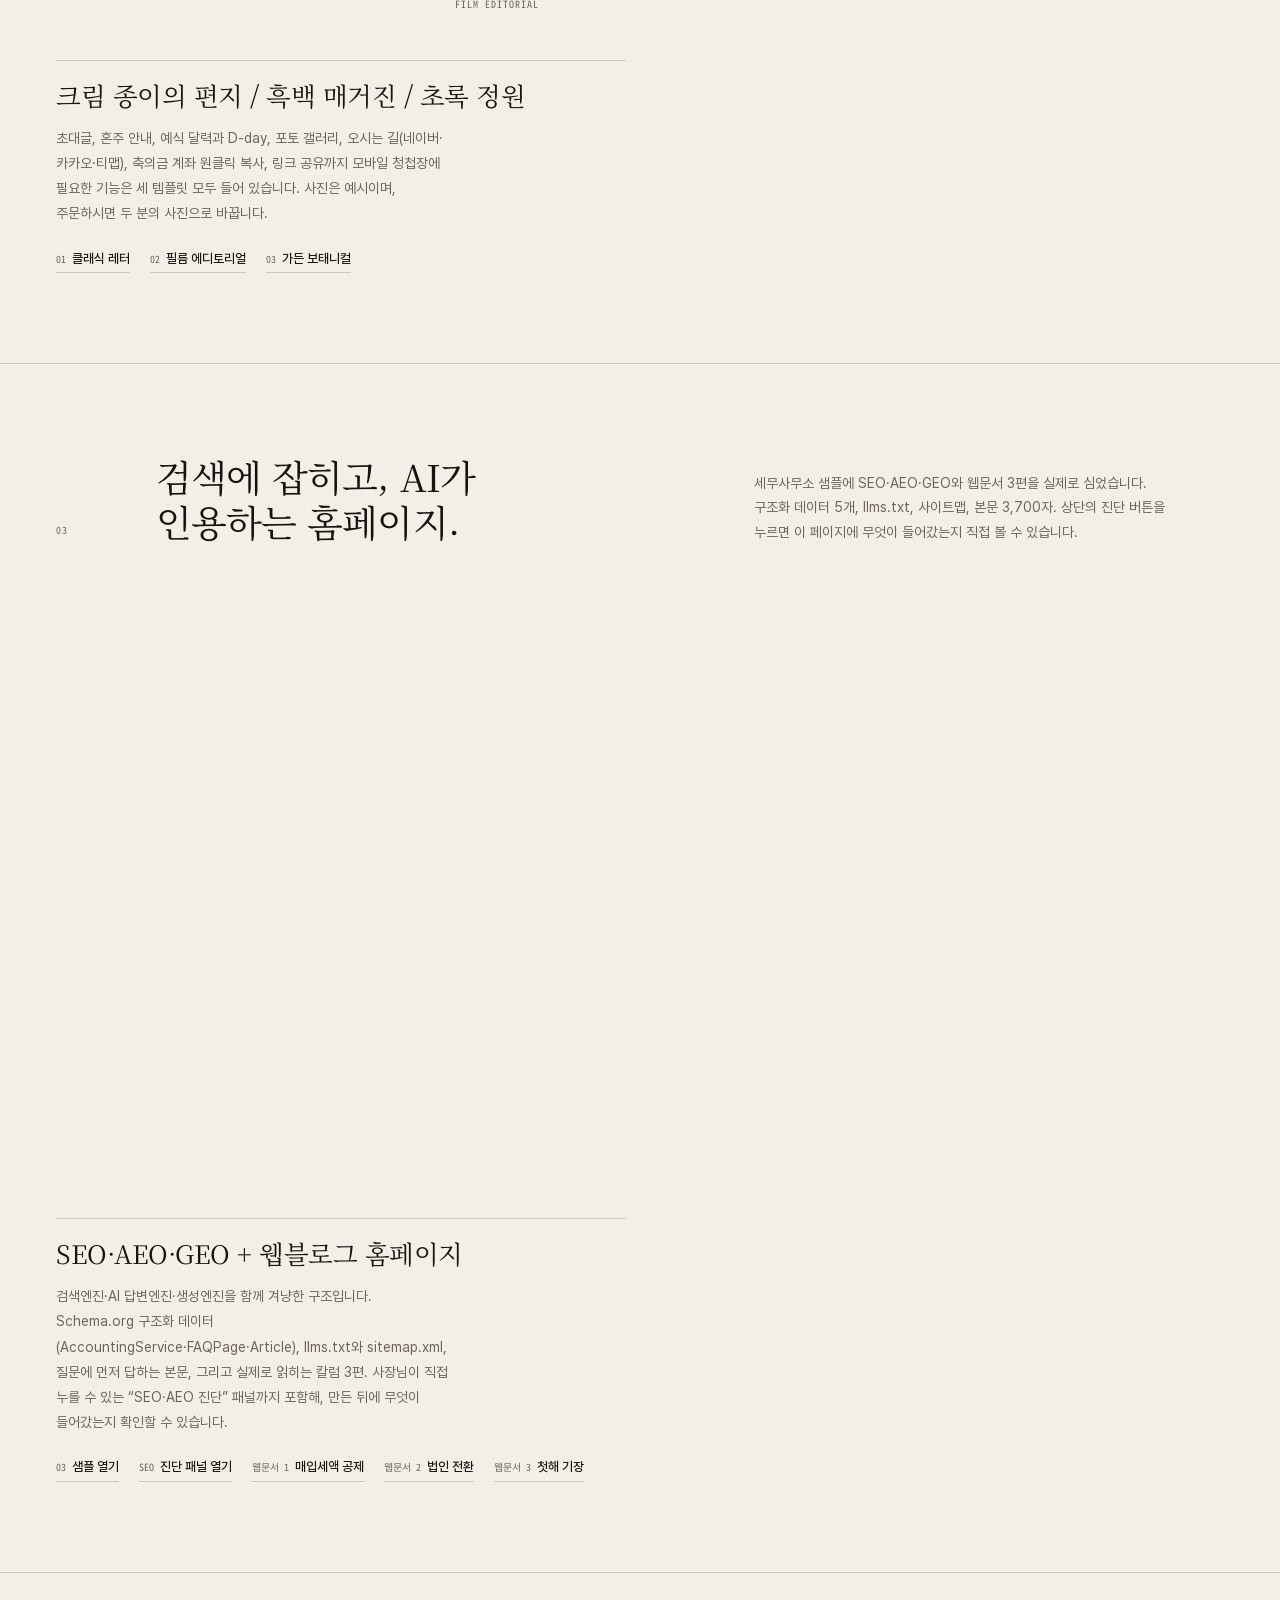
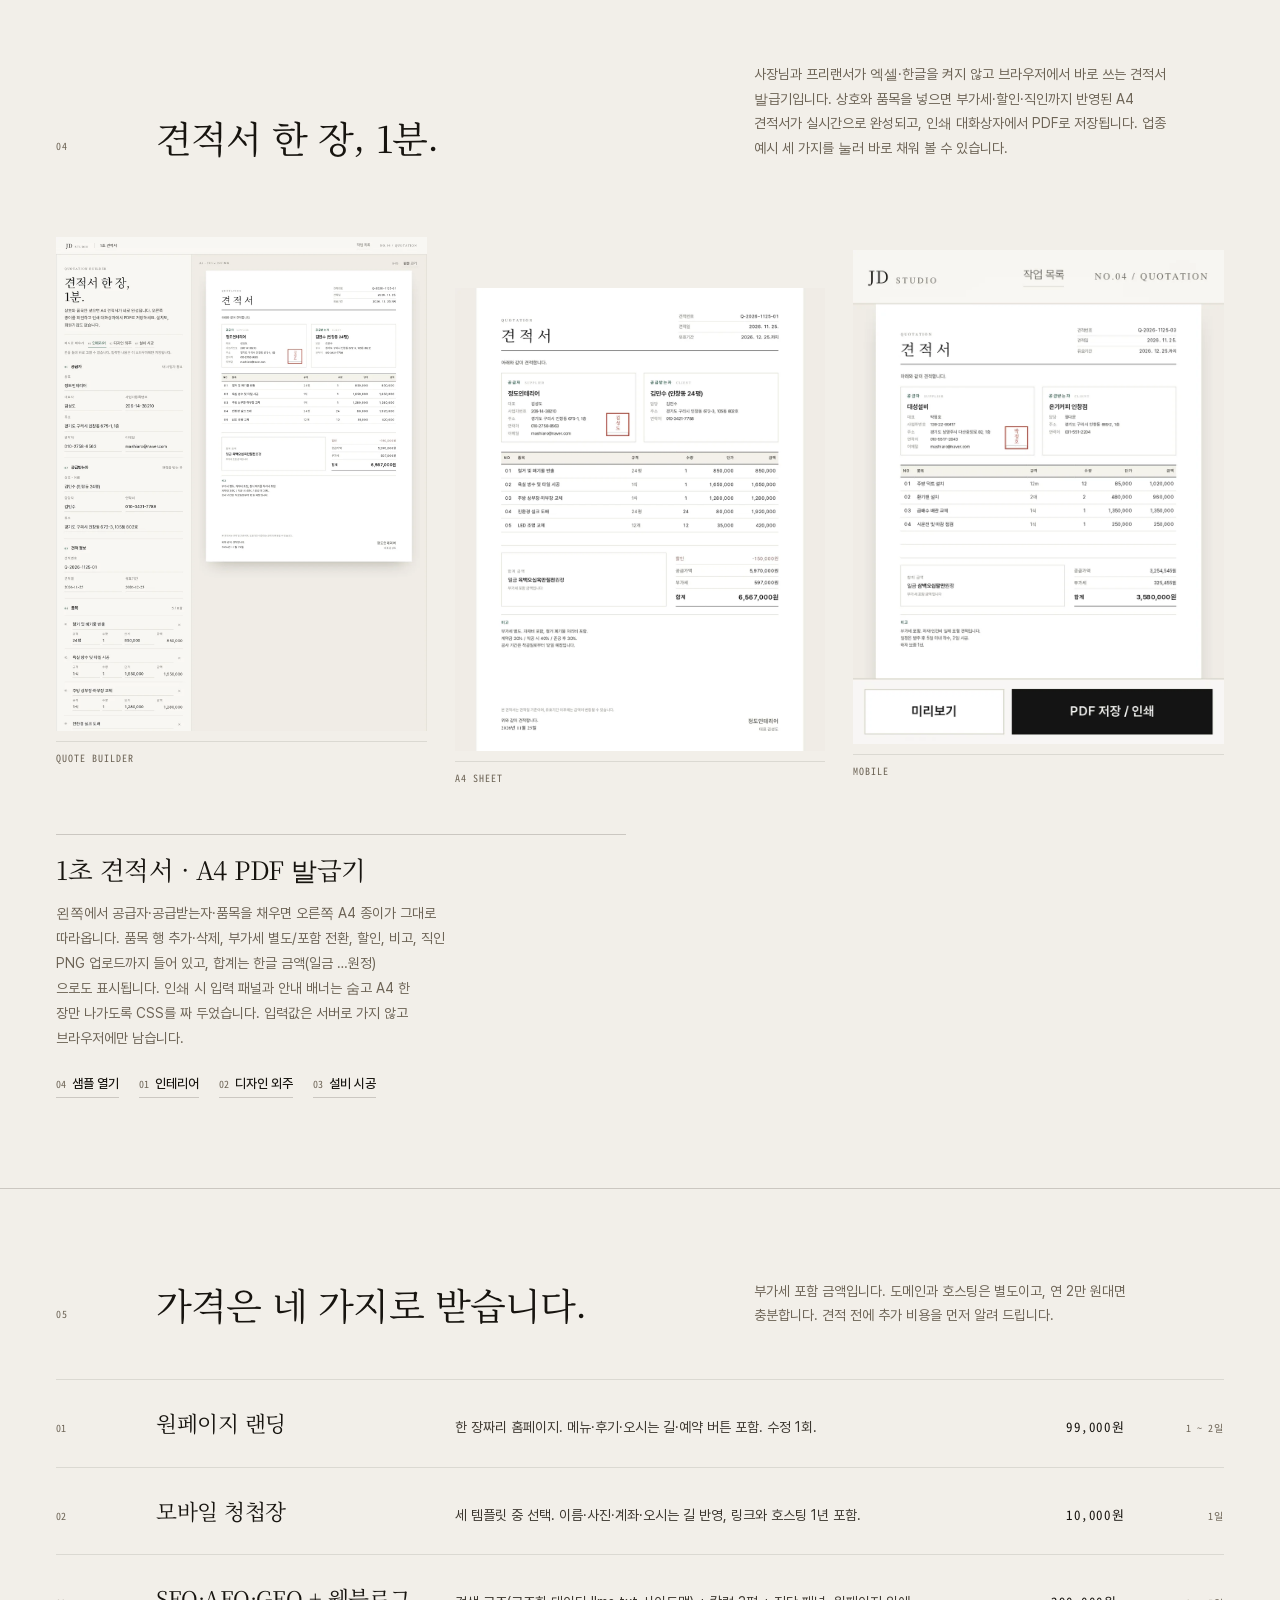
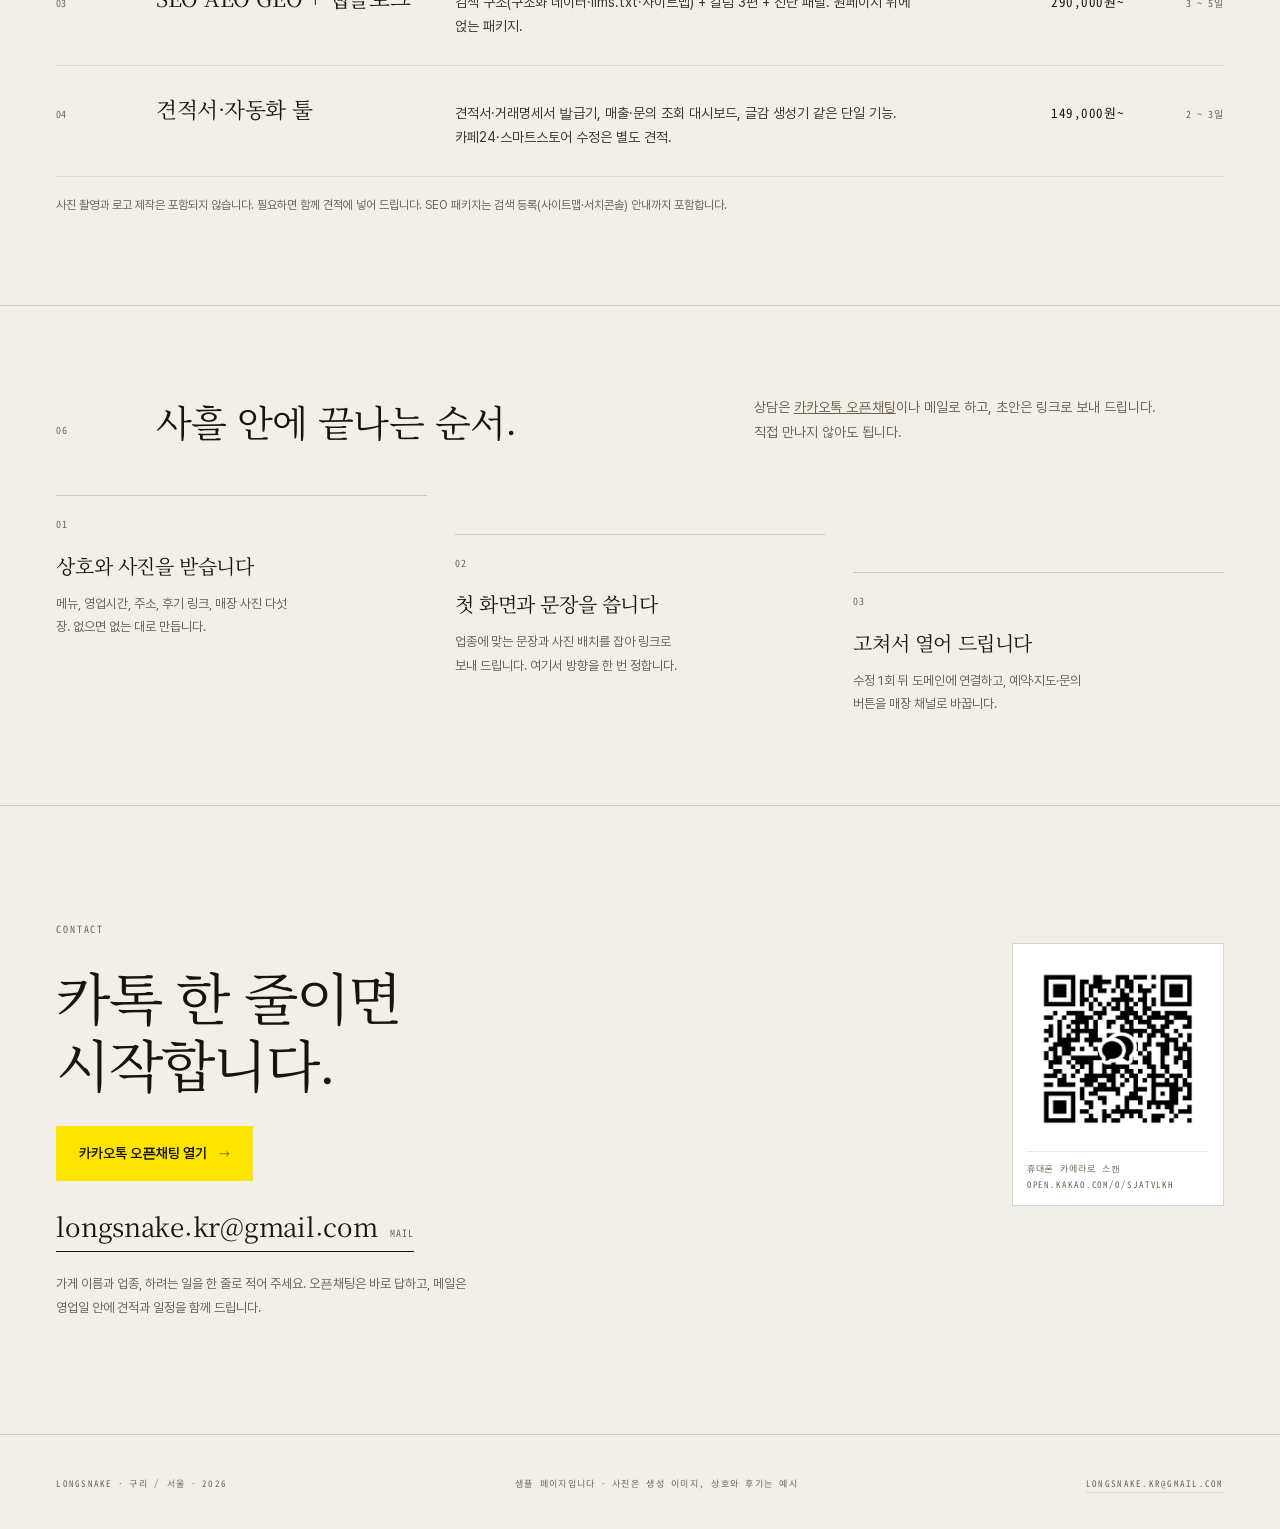
==== commit 92cf05b9: "브랜드 LONGSNAKE 전환, 문의를 카카오톡 오픈채팅(QR)으로 교체, 청첩장 지도 버튼 브랜드 아이콘" ====
--- a/index.html
+++ b/index.html
@@ -3,11 +3,11 @@
 <head>
 <meta charset="utf-8">
 <meta name="viewport" content="width=device-width, initial-scale=1">
-<title>JD STUDIO · 소상공인 홈페이지 제작 · SEO·AEO·GEO + 웹블로그</title>
+<title>LONGSNAKE · 소상공인 홈페이지 제작 · SEO·AEO·GEO + 웹블로그</title>
 <meta name="description" content="가게 하나에 홈페이지 하나. 카페·식당, 인테리어·설비, 학원·공방 원페이지를 9.9만 원부터, 검색과 AI에 잡히는 구조와 웹블로그까지 29만 원부터 만듭니다. 상호와 사진, 메뉴만 주시면 문장과 구조를 함께 만듭니다.">
 <meta name="theme-color" content="#F2EFE9">
 <meta property="og:type" content="website">
-<meta property="og:title" content="JD STUDIO · 소상공인 홈페이지 제작 · SEO·AEO·GEO + 웹블로그">
+<meta property="og:title" content="LONGSNAKE · 소상공인 홈페이지 제작 · SEO·AEO·GEO + 웹블로그">
 <meta property="og:description" content="원페이지 9.9만 원부터, 검색 노출 구조와 웹블로그까지 29만 원부터. 네 업종 샘플을 직접 열어 볼 수 있습니다.">
 <meta property="og:image" content="01-store-landing/assets/cafe-space.webp">
 <link rel="icon" href="01-store-landing/assets/favicon-32.png" sizes="32x32">
@@ -137,10 +137,20 @@
 .contact{max-width:var(--maxw);margin:0 auto;padding:clamp(72px,9vw,120px) var(--pad);border-top:1px solid var(--line)}
 .contact__kick{font-family:var(--mono);font-size:10px;letter-spacing:.18em;color:var(--muted);text-transform:uppercase}
 .contact h2{word-break:keep-all;font-family:var(--serif);font-weight:400;font-size:clamp(30px,4.4vw,60px);line-height:1.18;letter-spacing:-.03em;margin-top:20px;max-width:20ch;text-wrap:balance}
-.contact__mail{display:inline-flex;align-items:baseline;gap:14px;margin-top:32px;font-family:var(--serif);font-size:clamp(20px,2.6vw,34px);letter-spacing:-.02em;text-decoration:none;border-bottom:1px solid var(--ink);padding-bottom:6px;transition:color .3s var(--ease),border-color .3s var(--ease)}
+.contact__grid{display:grid;grid-template-columns:repeat(12,1fr);column-gap:var(--gut);row-gap:clamp(32px,4vw,48px);align-items:start;margin-top:6px}
+.contact__body{grid-column:1/8}
+.contact__ways{display:flex;align-items:center;gap:18px;flex-wrap:wrap;margin-top:30px}
+.kbtn{display:inline-flex;align-items:center;gap:12px;padding:15px 22px;background:#FEE500;color:#191600;border:1px solid #FEE500;font-size:14px;font-weight:600;text-decoration:none;transition:transform .3s var(--ease),background .3s var(--ease),border-color .3s var(--ease)}
+.kbtn:hover{transform:translateY(-2px);background:#FFEA5C;border-color:#FFEA5C}
+.kbtn:active{transform:none;scale:.995}
+.kbtn__arw{font-family:var(--mono);font-size:11px;font-weight:400;opacity:.6}
+.contact__mail{display:inline-flex;align-items:baseline;gap:12px;margin-top:24px;font-family:var(--serif);font-size:clamp(18px,2.2vw,26px);letter-spacing:-.01em;text-decoration:none;border-bottom:1px solid var(--ink);padding-bottom:5px;transition:color .3s var(--ease),border-color .3s var(--ease);overflow-wrap:anywhere}
 .contact__mail:hover{color:var(--accent);border-color:var(--accent)}
-.contact__mail span{font-family:var(--mono);font-size:11px;letter-spacing:.1em;color:var(--muted)}
+.contact__mail span{font-family:var(--mono);font-size:10px;letter-spacing:.12em;color:var(--muted)}
 .contact__note{margin-top:20px;font-size:13px;line-height:1.8;color:var(--muted);max-width:52ch}
+.qrcard{grid-column:9/13;justify-self:end;width:clamp(170px,18vw,212px);padding:14px 14px 12px;background:#fff;border:1px solid var(--line)}
+.qrcard img{width:100%;height:auto}
+.qrcard__cap{margin-top:11px;padding-top:9px;border-top:1px solid var(--line-soft);font-family:var(--mono);font-size:9px;line-height:1.75;letter-spacing:.1em;color:var(--muted);text-transform:uppercase;word-break:break-all}
 
 .foot{max-width:var(--maxw);margin:0 auto;padding:40px var(--pad) 36px;border-top:1px solid var(--line)}
 .foot__base{display:flex;justify-content:space-between;gap:16px;flex-wrap:wrap;font-family:var(--mono);font-size:9px;letter-spacing:.14em;color:var(--muted);text-transform:uppercase;line-height:1.9}
@@ -185,7 +195,13 @@
   .rate__days{grid-column:1/-1;order:4;text-align:left;margin-top:4px}
   .steps{grid-template-columns:1fr}
   .step{grid-column:1/-1;margin-top:0!important}
-  .contact__mail{font-size:20px}
+  .contact__mail{font-size:17px}
+  .contact__grid{grid-template-columns:1fr;row-gap:26px}
+  .contact__body,.qrcard{grid-column:1/-1}
+  .qrcard{justify-self:stretch;width:100%;display:flex;align-items:center;gap:14px;padding:12px}
+  .qrcard img{width:86px;flex:none}
+  .qrcard__cap{margin-top:0;padding-top:0;border-top:0;flex:1;font-size:9.5px;line-height:1.8}
+  .kbtn{width:100%;justify-content:space-between;padding:15px 18px}
 }
 @media (prefers-reduced-motion:reduce){
   html{scroll-behavior:auto}
@@ -199,7 +215,7 @@
 <a class="skip" href="#main">본문으로 건너뛰기</a>
 
 <header class="bar">
-  <a class="mark" href="#top"><b>JD</b><span>STUDIO</span></a>
+  <a class="mark" href="#top"><b>롱스네이크</b><span>LONGSNAKE</span></a>
   <nav class="nav" aria-label="페이지 안내">
     <a href="#work">작업</a>
     <a href="#invite">청첩장</a>
@@ -208,7 +224,7 @@
     <a href="#price">가격</a>
     <a href="#process">과정</a>
   </nav>
-  <a class="bar__mail" href="mailto:mashiaro@naver.com">mashiaro@naver.com</a>
+  <a class="bar__mail" href="mailto:longsnake.kr@gmail.com">longsnake.kr@gmail.com</a>
 </header>
 
 <main id="main">
@@ -421,7 +437,7 @@
     <header class="sec__head">
       <span class="sec__no">06</span>
       <h2 class="sec__title">사흘 안에 끝나는 순서.</h2>
-      <p class="sec__desc">상담은 메일이나 카카오톡으로 하고, 초안은 링크로 보내 드립니다. 직접 만나지 않아도 됩니다.</p>
+      <p class="sec__desc">상담은 <a href="https://open.kakao.com/o/sjAtvLKh" target="_blank" rel="noopener">카카오톡 오픈채팅</a>이나 메일로 하고, 초안은 링크로 보내 드립니다. 직접 만나지 않아도 됩니다.</p>
     </header>
     <div class="steps">
       <div class="step" data-rv>
@@ -444,17 +460,28 @@
 
   <section class="contact" id="contact">
     <p class="contact__kick">CONTACT</p>
-    <h2>메일 한 통이면 시작합니다.</h2>
-    <a class="contact__mail" href="mailto:mashiaro@naver.com">mashiaro@naver.com<span>MAIL</span></a>
-    <p class="contact__note">가게 이름과 업종, 하려는 일을 한 줄로 적어 주세요. 답장에 견적과 일정을 함께 드립니다.</p>
+    <div class="contact__grid">
+      <div class="contact__body">
+        <h2>카톡 한 줄이면<br>시작합니다.</h2>
+        <div class="contact__ways">
+          <a class="kbtn" href="https://open.kakao.com/o/sjAtvLKh" target="_blank" rel="noopener">카카오톡 오픈채팅 열기<span class="kbtn__arw" aria-hidden="true">→</span></a>
+        </div>
+        <a class="contact__mail" href="mailto:longsnake.kr@gmail.com">longsnake.kr@gmail.com<span>MAIL</span></a>
+        <p class="contact__note">가게 이름과 업종, 하려는 일을 한 줄로 적어 주세요. 오픈채팅은 바로 답하고, 메일은 영업일 안에 견적과 일정을 함께 드립니다.</p>
+      </div>
+      <figure class="qrcard">
+        <img src="assets/kakao-openchat-qr.jpg" alt="카카오톡 오픈채팅으로 연결되는 QR 코드" width="800" height="800" loading="lazy">
+        <figcaption class="qrcard__cap">휴대폰 카메라로 스캔<br>open.kakao.com/o/sjAtvLKh</figcaption>
+      </figure>
+    </div>
   </section>
 </main>
 
 <footer class="foot">
   <div class="foot__base">
-    <span>JD STUDIO · 구리 / 서울 · 2026</span>
+    <span>LONGSNAKE · 구리 / 서울 · 2026</span>
     <span>샘플 페이지입니다 · 사진은 생성 이미지, 상호와 후기는 예시</span>
-    <a href="mailto:mashiaro@naver.com">mashiaro@naver.com</a>
+    <a href="mailto:longsnake.kr@gmail.com">longsnake.kr@gmail.com</a>
   </div>
 </footer>
 
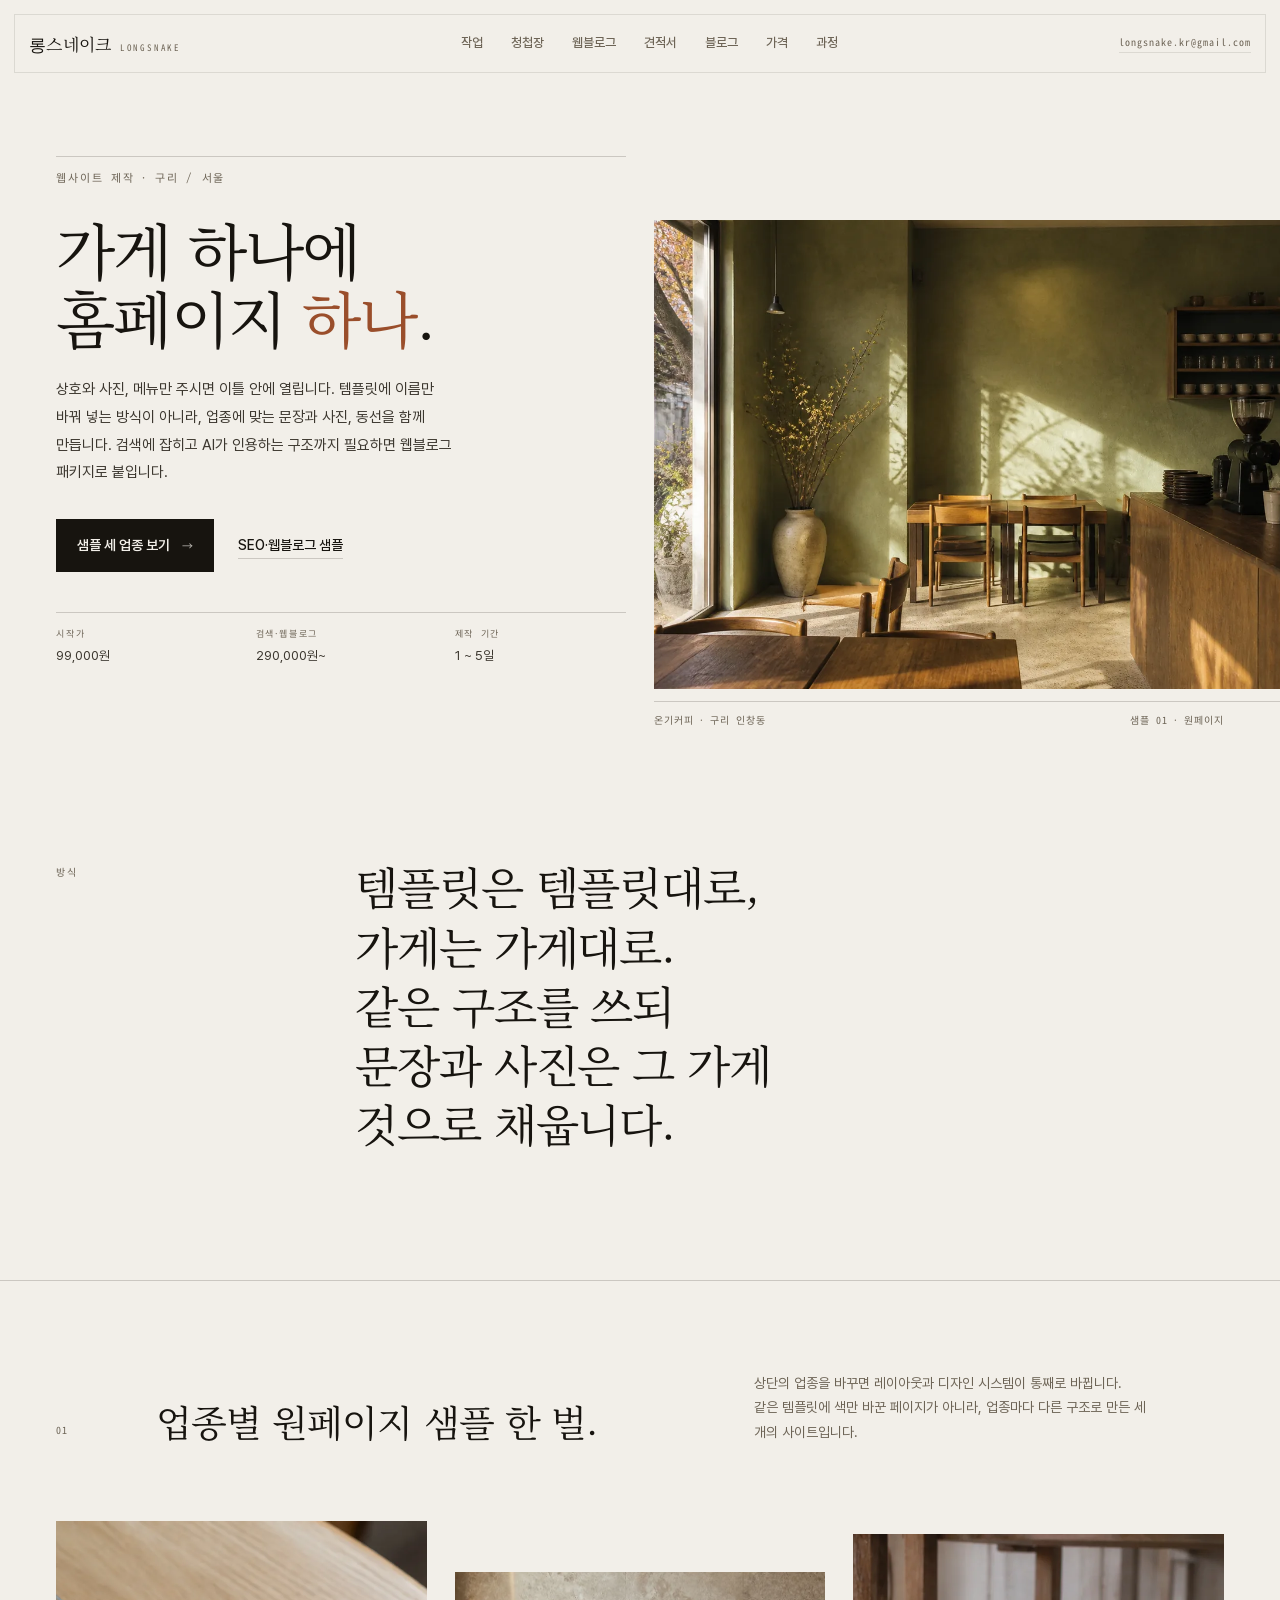
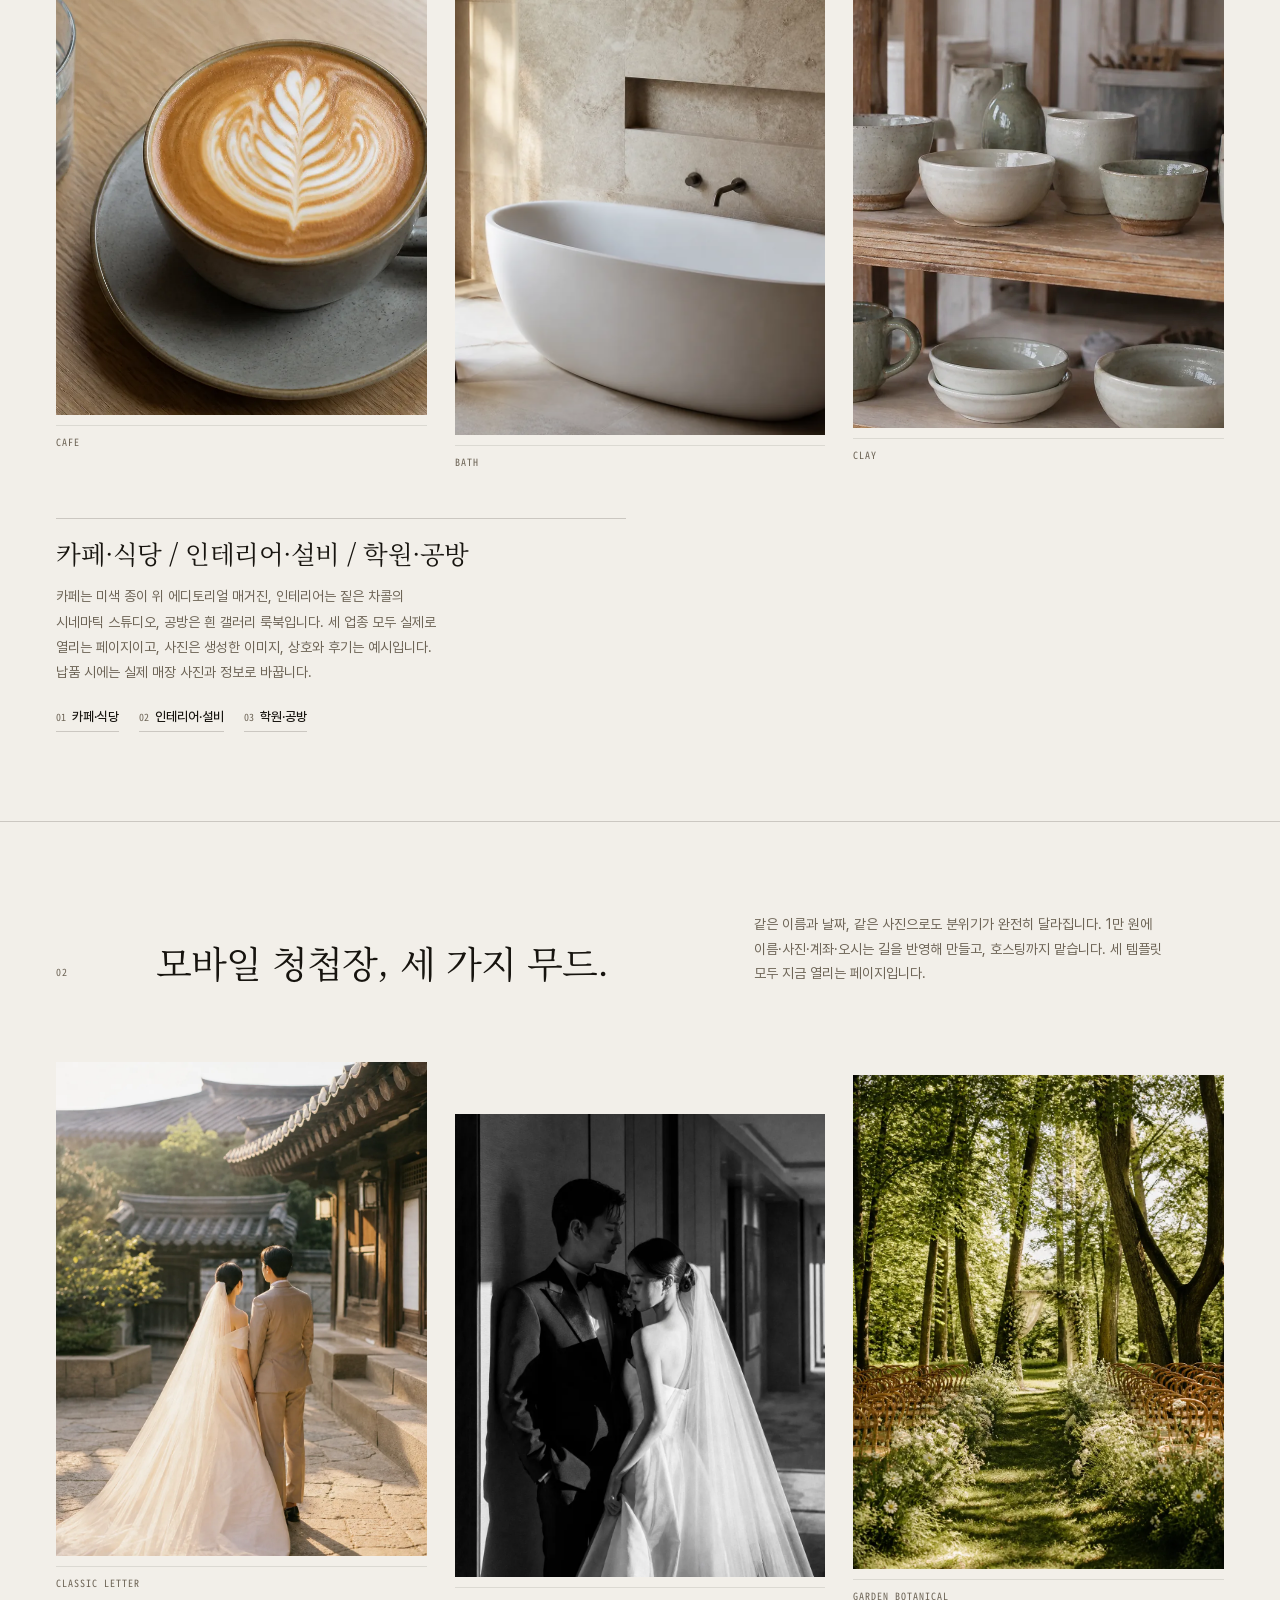
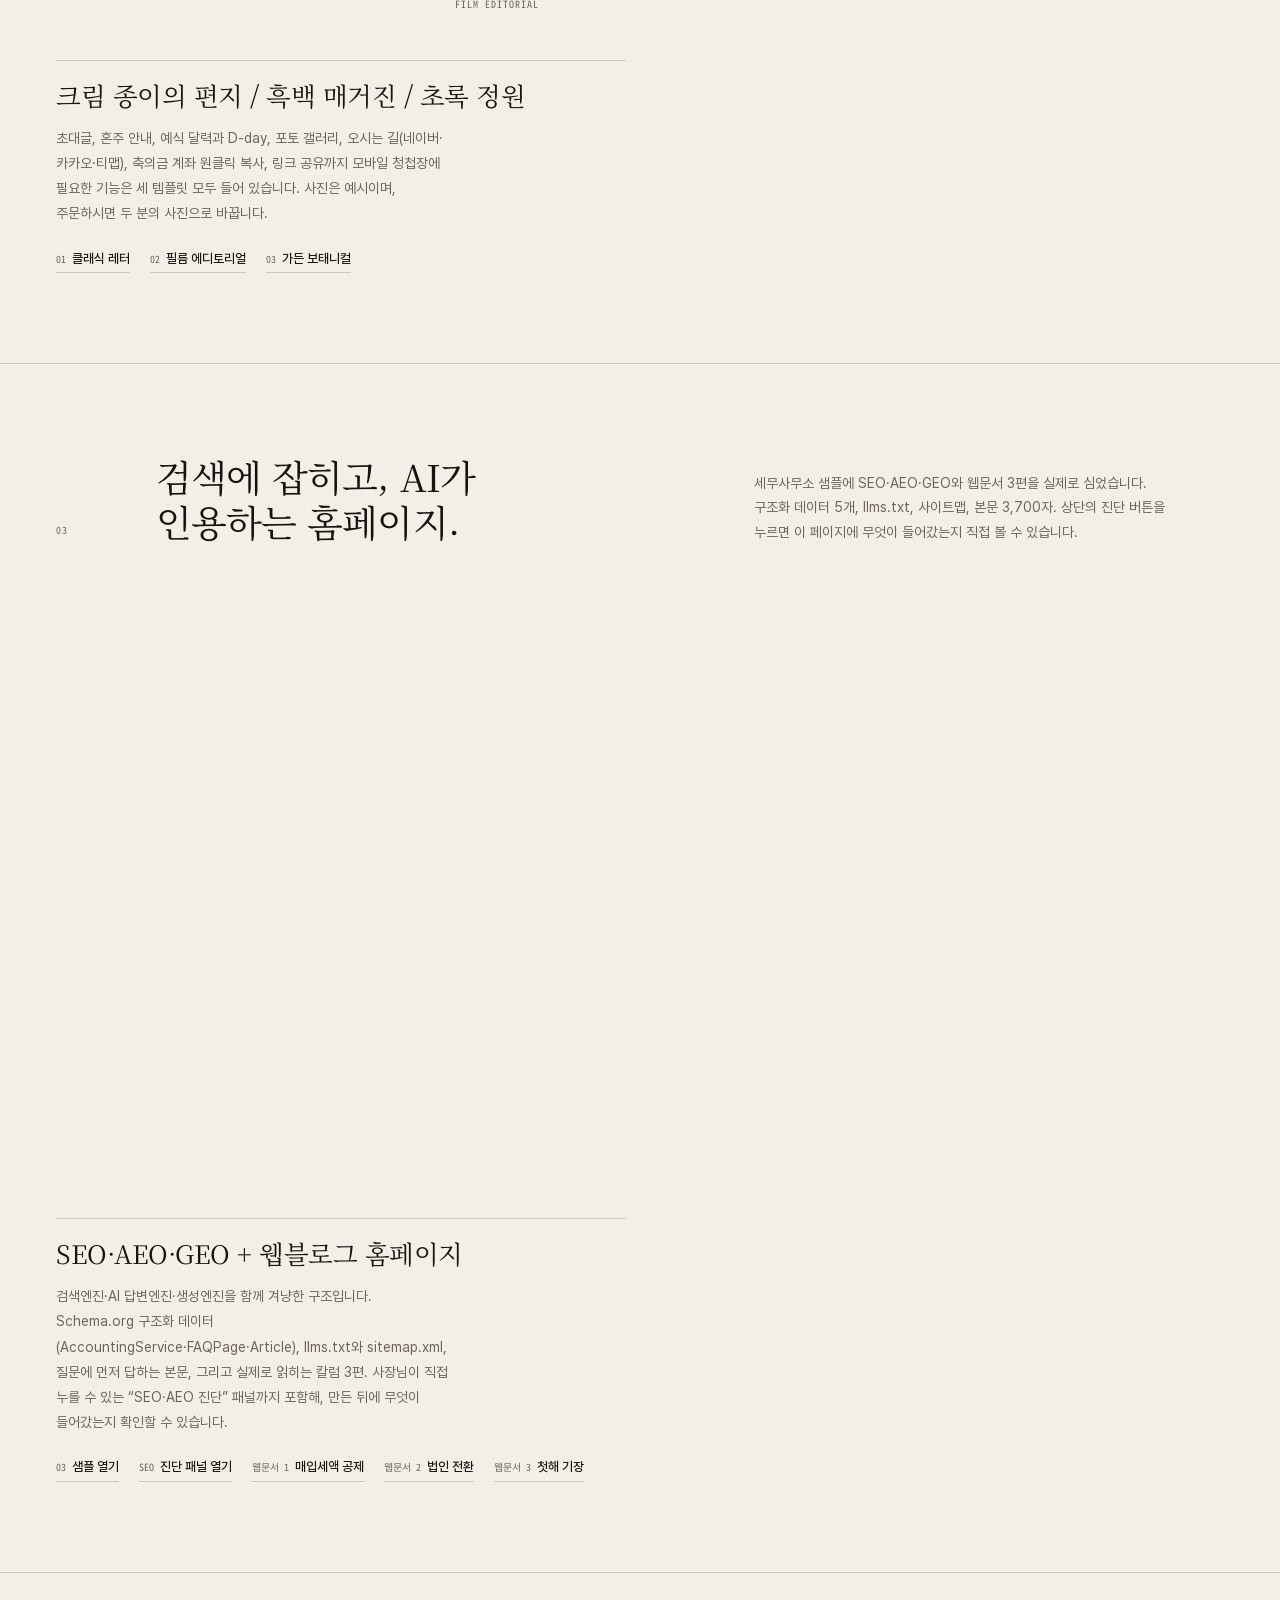
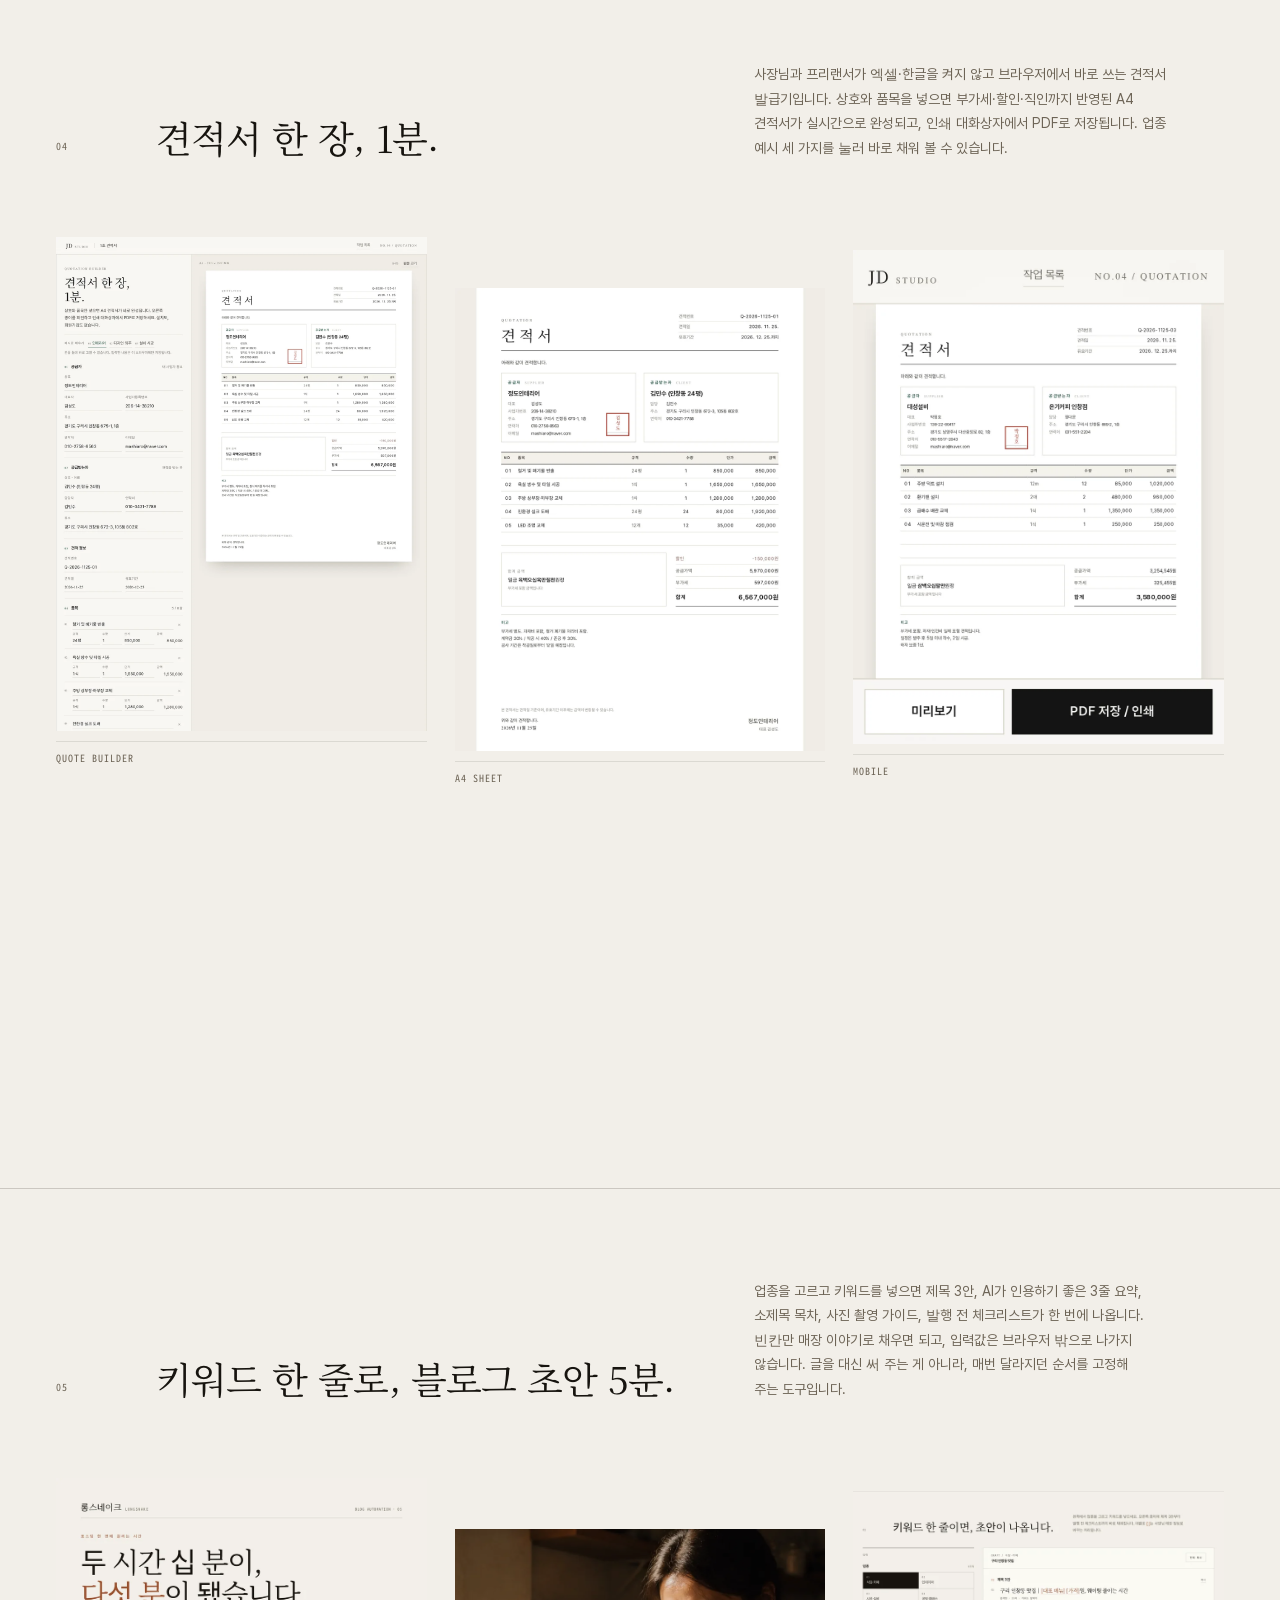
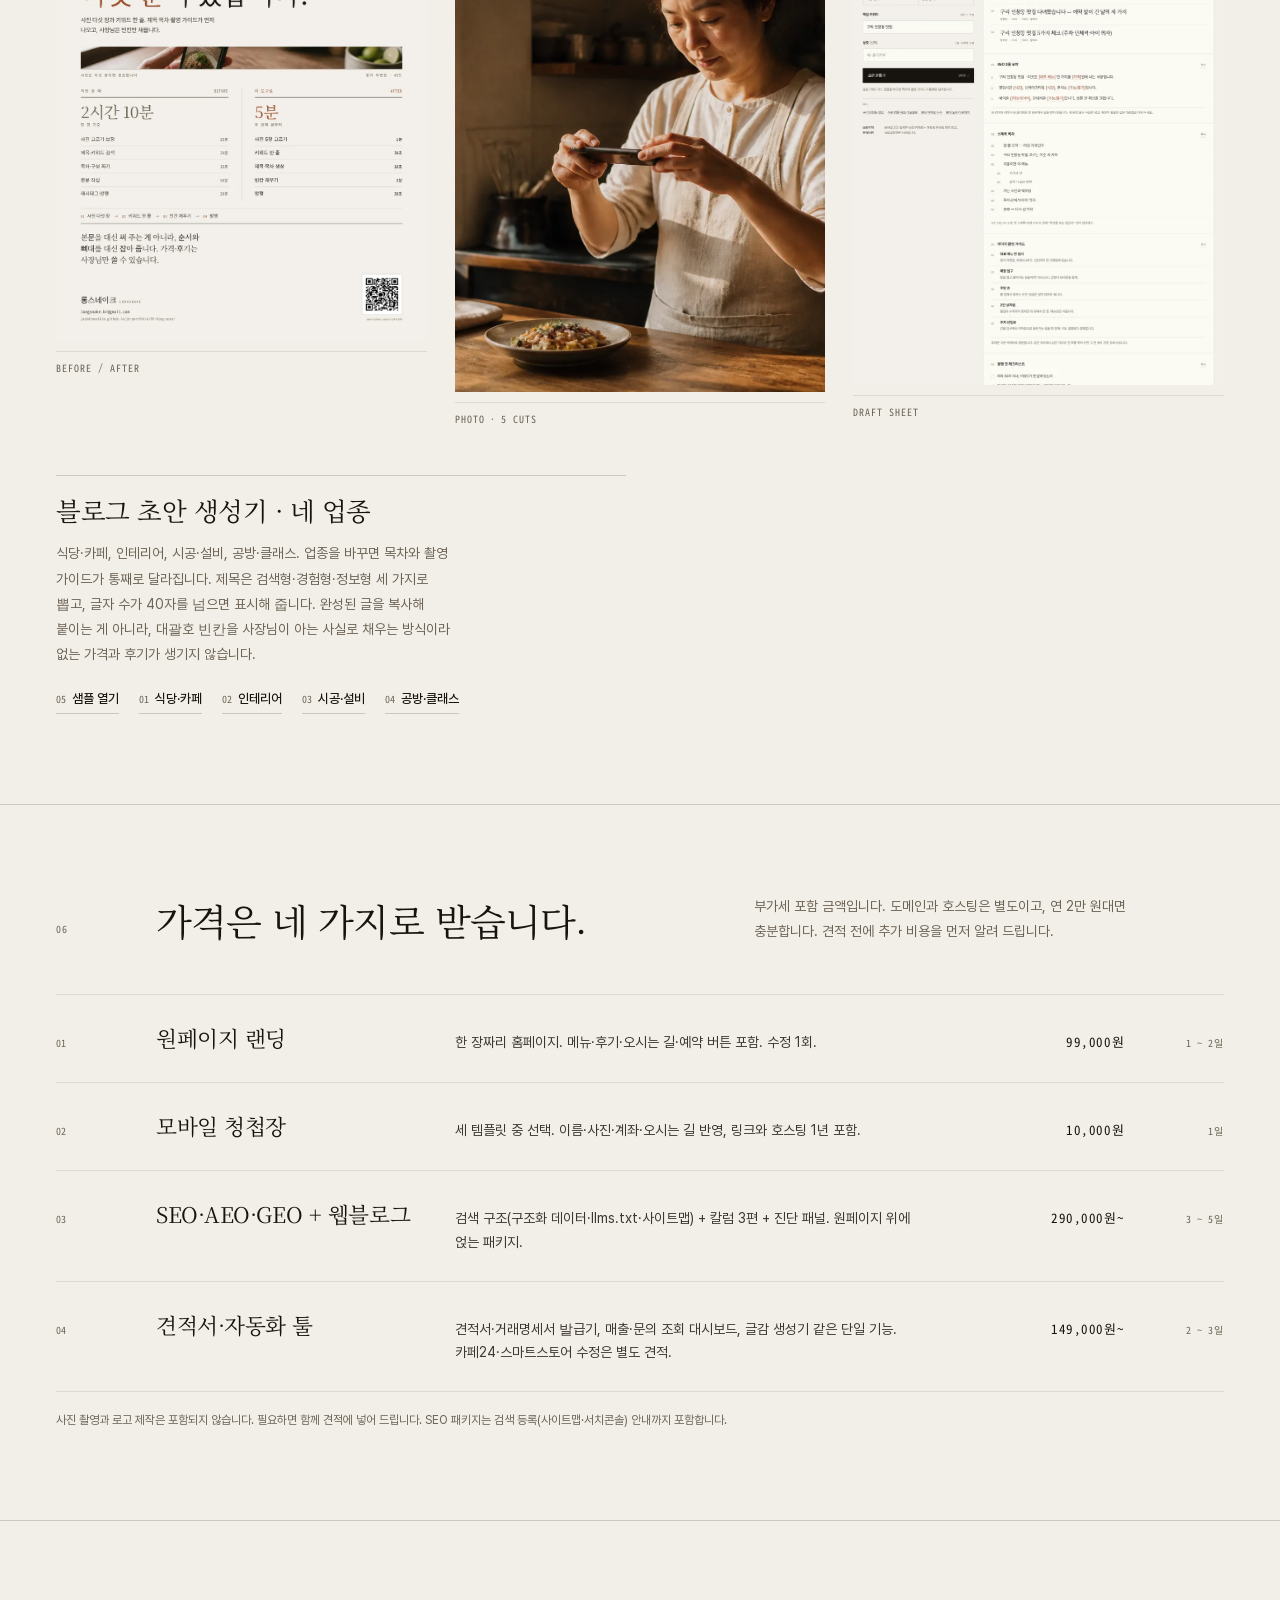
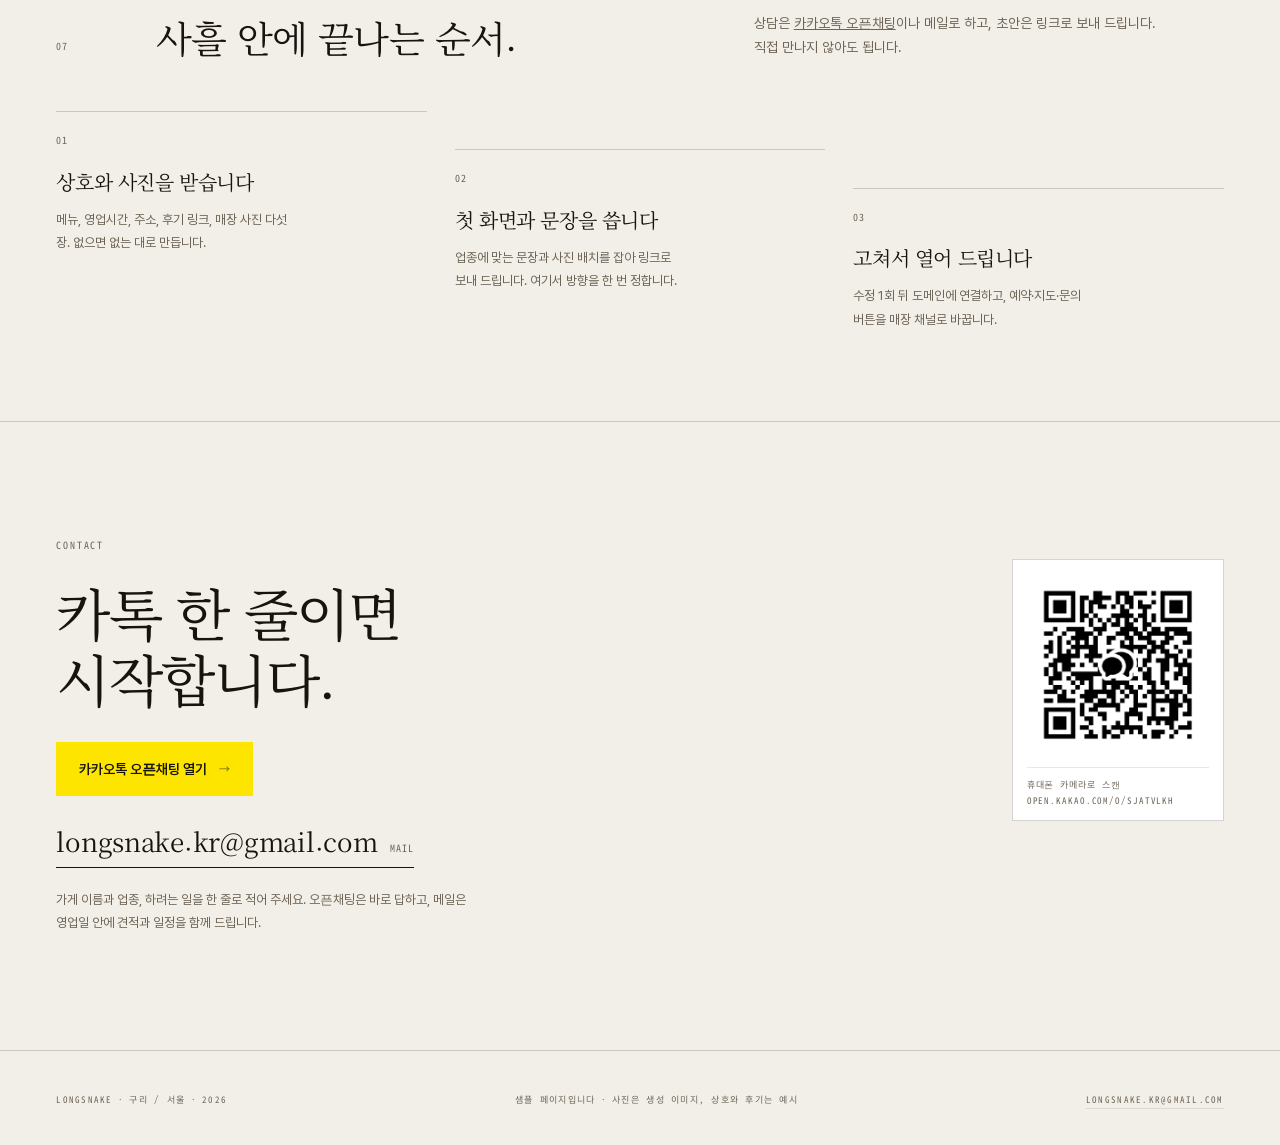
==== commit 562ec0fc: "5호: 블로그 초안 생성기(4업종·제목 3안·AEO 3줄·목차·촬영 가이드·체크리스트) + 포트폴리오 05 카드" ====
--- a/index.html
+++ b/index.html
@@ -4,7 +4,7 @@
 <meta charset="utf-8">
 <meta name="viewport" content="width=device-width, initial-scale=1">
 <title>LONGSNAKE · 소상공인 홈페이지 제작 · SEO·AEO·GEO + 웹블로그</title>
-<meta name="description" content="가게 하나에 홈페이지 하나. 카페·식당, 인테리어·설비, 학원·공방 원페이지를 9.9만 원부터, 검색과 AI에 잡히는 구조와 웹블로그까지 29만 원부터 만듭니다. 상호와 사진, 메뉴만 주시면 문장과 구조를 함께 만듭니다.">
+<meta name="description" content="가게 하나에 홈페이지 하나. 카페·식당, 인테리어·설비, 학원·공방 원페이지를 9.9만 원부터, 검색과 AI에 잡히는 구조·웹블로그까지 29만 원부터. 블로그 초안 자동화 세팅은 14.9만 원부터.">
 <meta name="theme-color" content="#F2EFE9">
 <meta property="og:type" content="website">
 <meta property="og:title" content="LONGSNAKE · 소상공인 홈페이지 제작 · SEO·AEO·GEO + 웹블로그">
@@ -53,7 +53,7 @@
 .mark b{font-family:var(--serif);font-weight:400;font-size:17px;letter-spacing:.02em}
 .mark span{font-family:var(--mono);font-size:9px;letter-spacing:.2em;color:var(--muted)}
 .nav{display:flex;justify-self:center;gap:4px}
-.nav a{position:relative;padding:8px 12px;font-size:13px;font-weight:500;text-decoration:none;color:var(--muted);transition:color .3s var(--ease)}
+.nav a{position:relative;padding:8px 12px;font-size:13px;font-weight:500;text-decoration:none;color:var(--muted);white-space:nowrap;transition:color .3s var(--ease)}
 .nav a::after{content:"";position:absolute;left:12px;right:12px;bottom:0;height:1px;background:var(--ink);transform:scaleX(0);transform-origin:left;transition:transform .5s var(--ease)}
 .nav a:hover{color:var(--ink)}
 .nav a:hover::after{transform:scaleX(1)}
@@ -203,6 +203,11 @@
   .qrcard__cap{margin-top:0;padding-top:0;border-top:0;flex:1;font-size:9.5px;line-height:1.8}
   .kbtn{width:100%;justify-content:space-between;padding:15px 18px}
 }
+@media (max-width:560px){
+  .mark span{display:none}
+  .nav a{padding:7px 6px;font-size:11.5px}
+  .nav a:nth-child(2),.nav a:nth-child(3),.nav a:nth-child(7){display:none}
+}
 @media (prefers-reduced-motion:reduce){
   html{scroll-behavior:auto}
   [data-rv]{opacity:1;transform:none;transition:none}
@@ -221,6 +226,7 @@
     <a href="#invite">청첩장</a>
     <a href="#webblog">웹블로그</a>
     <a href="#quote">견적서</a>
+    <a href="#blogauto">블로그</a>
     <a href="#price">가격</a>
     <a href="#process">과정</a>
   </nav>
@@ -394,9 +400,44 @@
     </div>
   </section>
 
+  <section class="sec" id="blogauto">
+    <header class="sec__head">
+      <span class="sec__no">05</span>
+      <h2 class="sec__title">키워드 한 줄로, 블로그 초안 5분.</h2>
+      <p class="sec__desc">업종을 고르고 키워드를 넣으면 제목 3안, AI가 인용하기 좋은 3줄 요약, 소제목 목차, 사진 촬영 가이드, 발행 전 체크리스트가 한 번에 나옵니다. 빈칸만 매장 이야기로 채우면 되고, 입력값은 브라우저 밖으로 나가지 않습니다. 글을 대신 써 주는 게 아니라, 매번 달라지던 순서를 고정해 주는 도구입니다.</p>
+    </header>
+    <div class="work">
+      <div class="work__shots" data-rv>
+        <a class="shot" href="05-blog-auto/">
+          <div class="shot__fig" style="aspect-ratio:4/5"><img src="05-blog-auto/assets/img/thumb-card.webp" alt="포스팅 2시간 10분이 5분이 된 것을 비교한 카드" loading="lazy"></div>
+          <span>BEFORE / AFTER</span>
+        </a>
+        <a class="shot" href="05-blog-auto/?ind=restaurant">
+          <div class="shot__fig"><img src="05-blog-auto/assets/img/owner-shooting.webp" alt="매장에서 접시 사진을 찍는 사장님" loading="lazy"></div>
+          <span>PHOTO · 5 CUTS</span>
+        </a>
+        <a class="shot" href="05-blog-auto/?ind=interior">
+          <div class="shot__fig"><img src="05-blog-auto/assets/img/thumb-sheet.webp" alt="제목 3안과 목차가 생성된 초안 화면" loading="lazy"></div>
+          <span>DRAFT SHEET</span>
+        </a>
+      </div>
+      <div class="work__main" data-rv>
+        <h3>블로그 초안 생성기 · 네 업종</h3>
+        <p>식당·카페, 인테리어, 시공·설비, 공방·클래스. 업종을 바꾸면 목차와 촬영 가이드가 통째로 달라집니다. 제목은 검색형·경험형·정보형 세 가지로 뽑고, 글자 수가 40자를 넘으면 표시해 줍니다. 완성된 글을 복사해 붙이는 게 아니라, 대괄호 빈칸을 사장님이 아는 사실로 채우는 방식이라 없는 가격과 후기가 생기지 않습니다.</p>
+        <div class="work__links">
+          <a href="05-blog-auto/"><span>05</span>샘플 열기</a>
+          <a href="05-blog-auto/?ind=restaurant"><span>01</span>식당·카페</a>
+          <a href="05-blog-auto/?ind=interior"><span>02</span>인테리어</a>
+          <a href="05-blog-auto/?ind=build"><span>03</span>시공·설비</a>
+          <a href="05-blog-auto/?ind=workshop"><span>04</span>공방·클래스</a>
+        </div>
+      </div>
+    </div>
+  </section>
+
   <section class="sec" id="price">
     <header class="sec__head">
-      <span class="sec__no">05</span>
+      <span class="sec__no">06</span>
       <h2 class="sec__title">가격은 네 가지로 받습니다.</h2>
       <p class="sec__desc">부가세 포함 금액입니다. 도메인과 호스팅은 별도이고, 연 2만 원대면 충분합니다. 견적 전에 추가 비용을 먼저 알려 드립니다.</p>
     </header>
@@ -435,7 +476,7 @@
 
   <section class="sec" id="process">
     <header class="sec__head">
-      <span class="sec__no">06</span>
+      <span class="sec__no">07</span>
       <h2 class="sec__title">사흘 안에 끝나는 순서.</h2>
       <p class="sec__desc">상담은 <a href="https://open.kakao.com/o/sjAtvLKh" target="_blank" rel="noopener">카카오톡 오픈채팅</a>이나 메일로 하고, 초안은 링크로 보내 드립니다. 직접 만나지 않아도 됩니다.</p>
     </header>
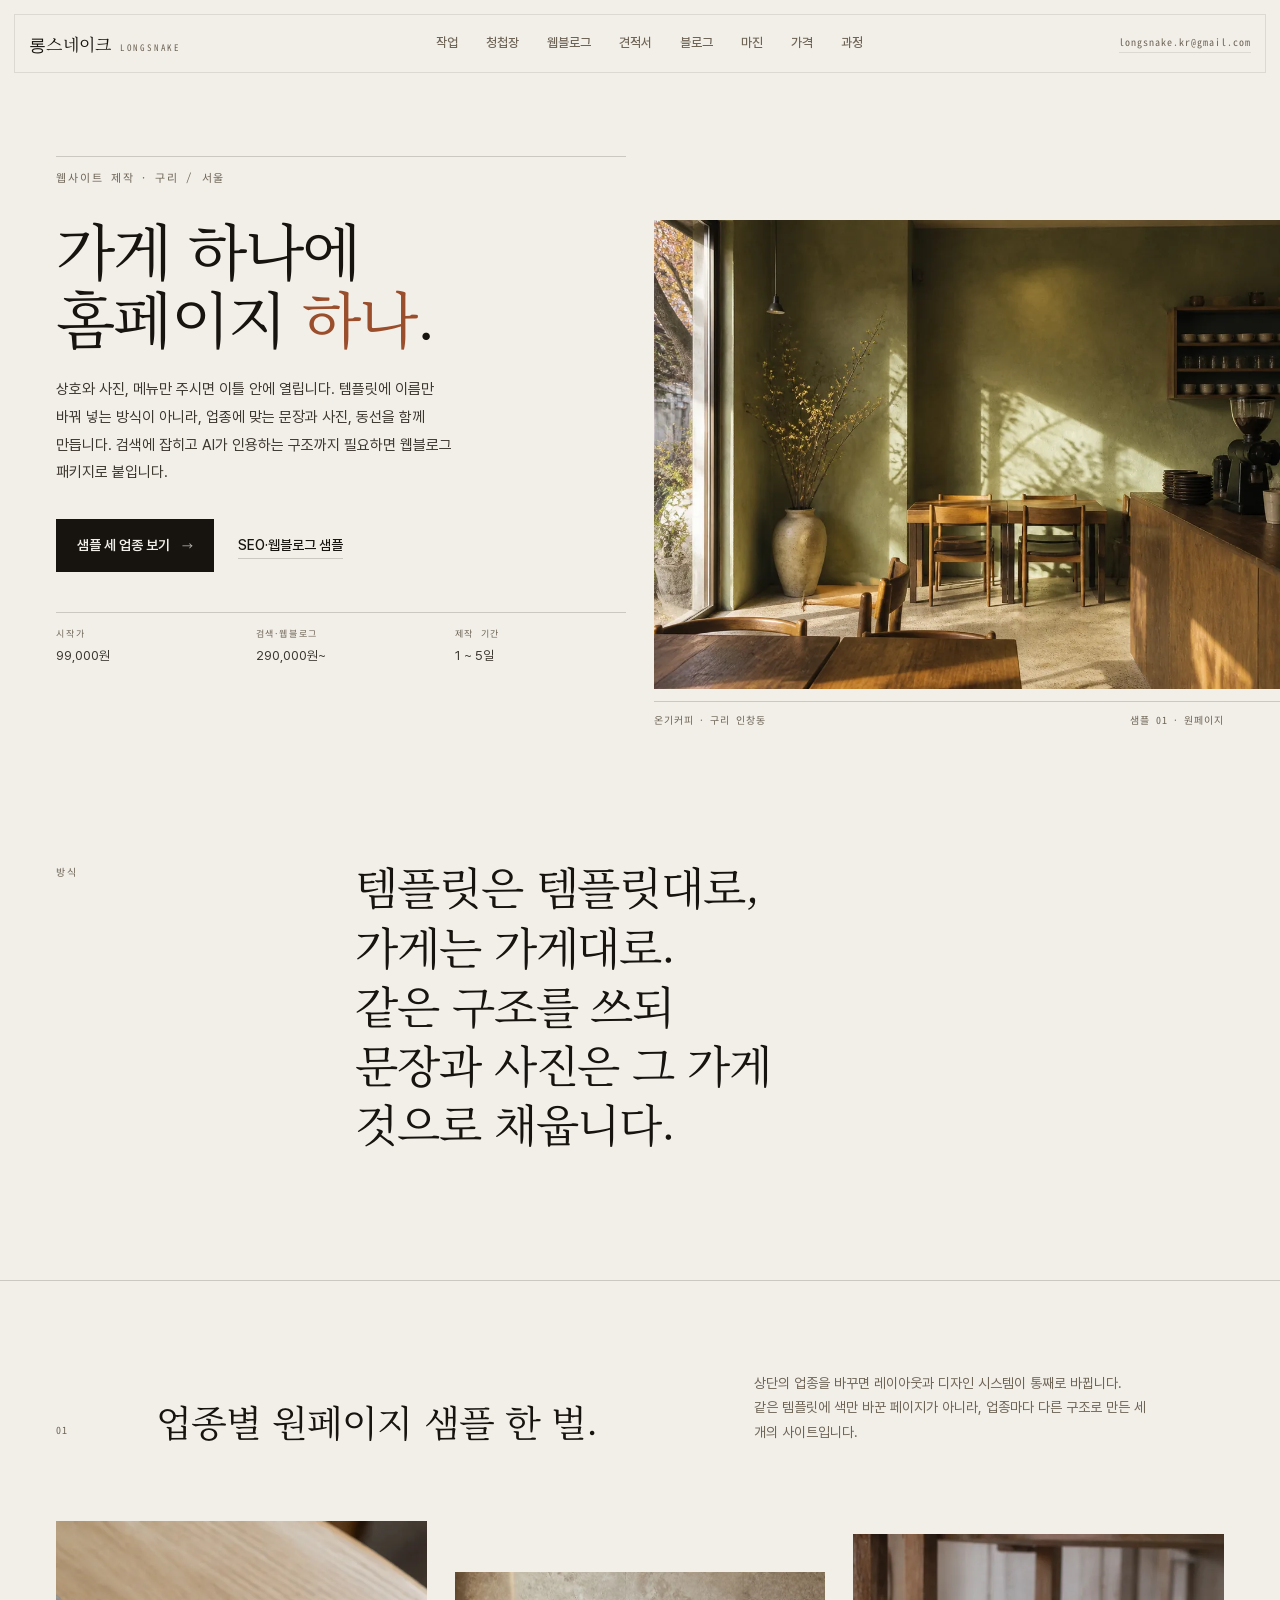
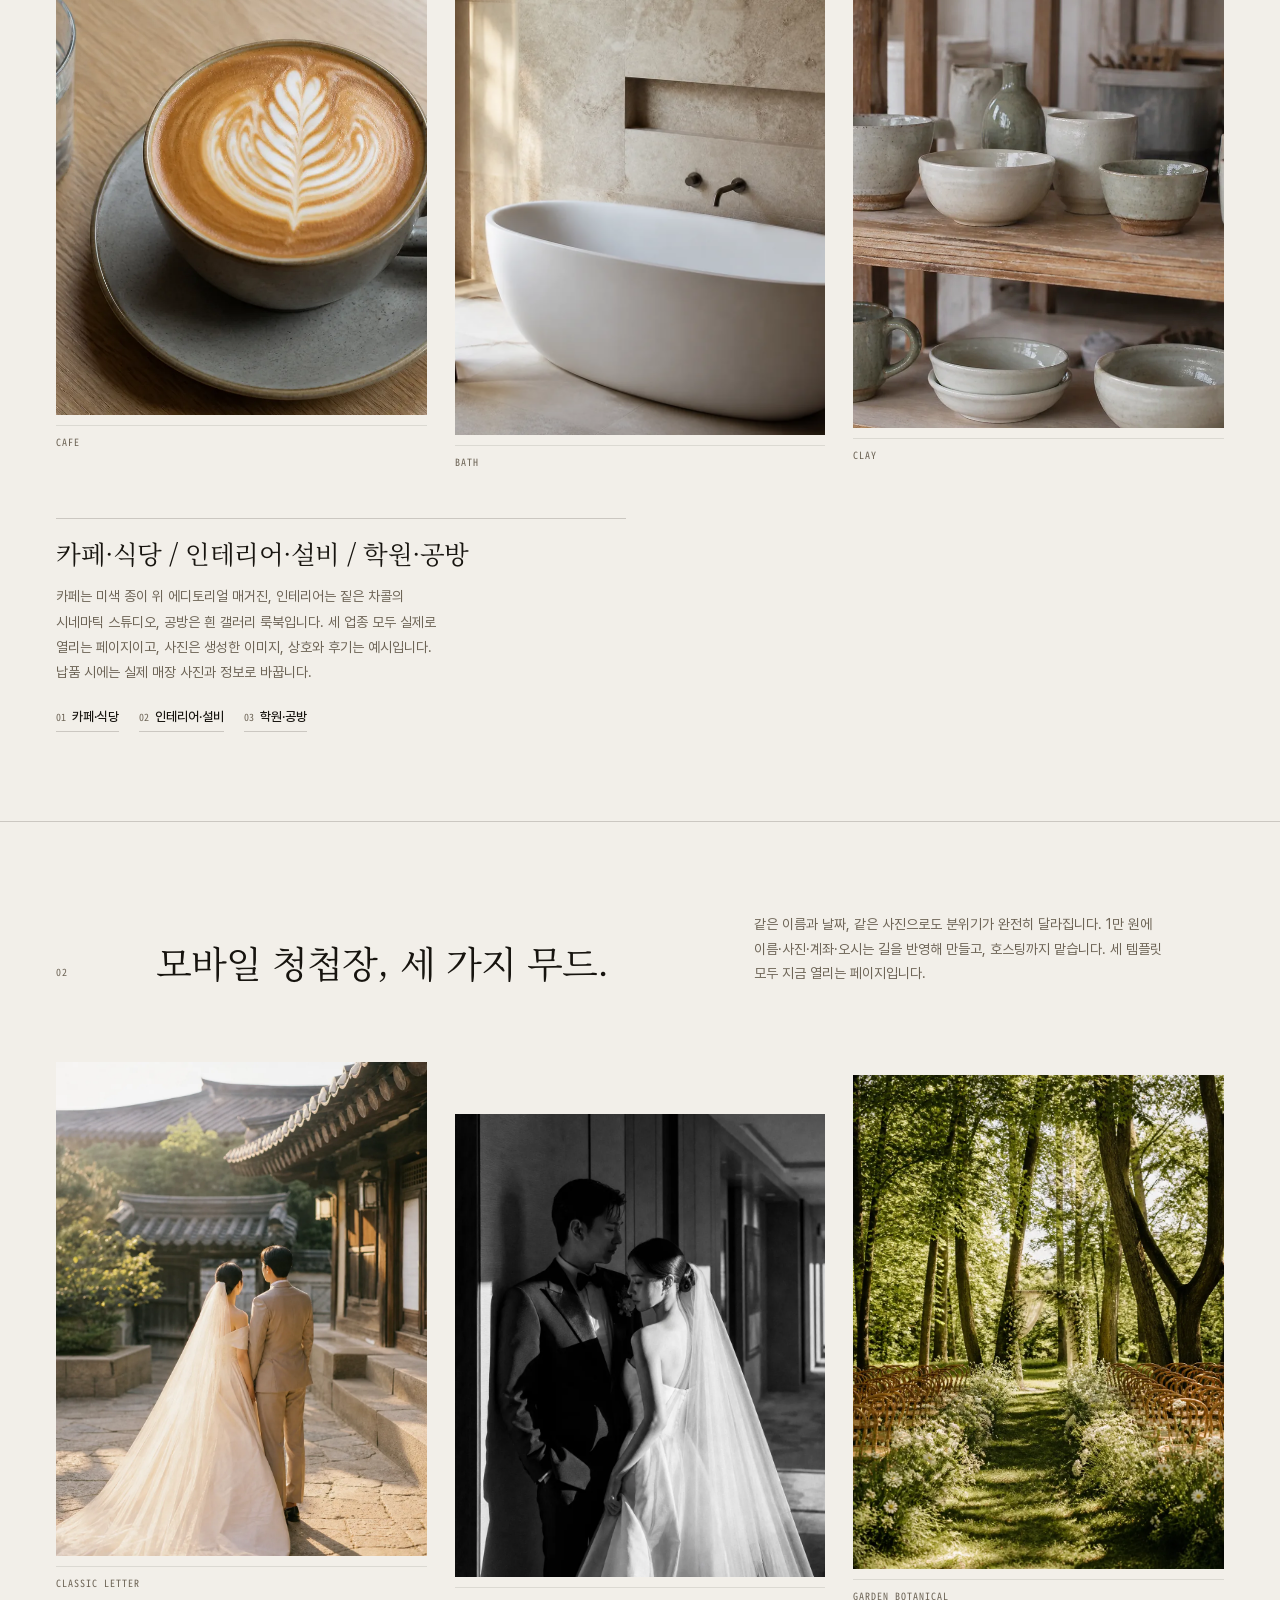
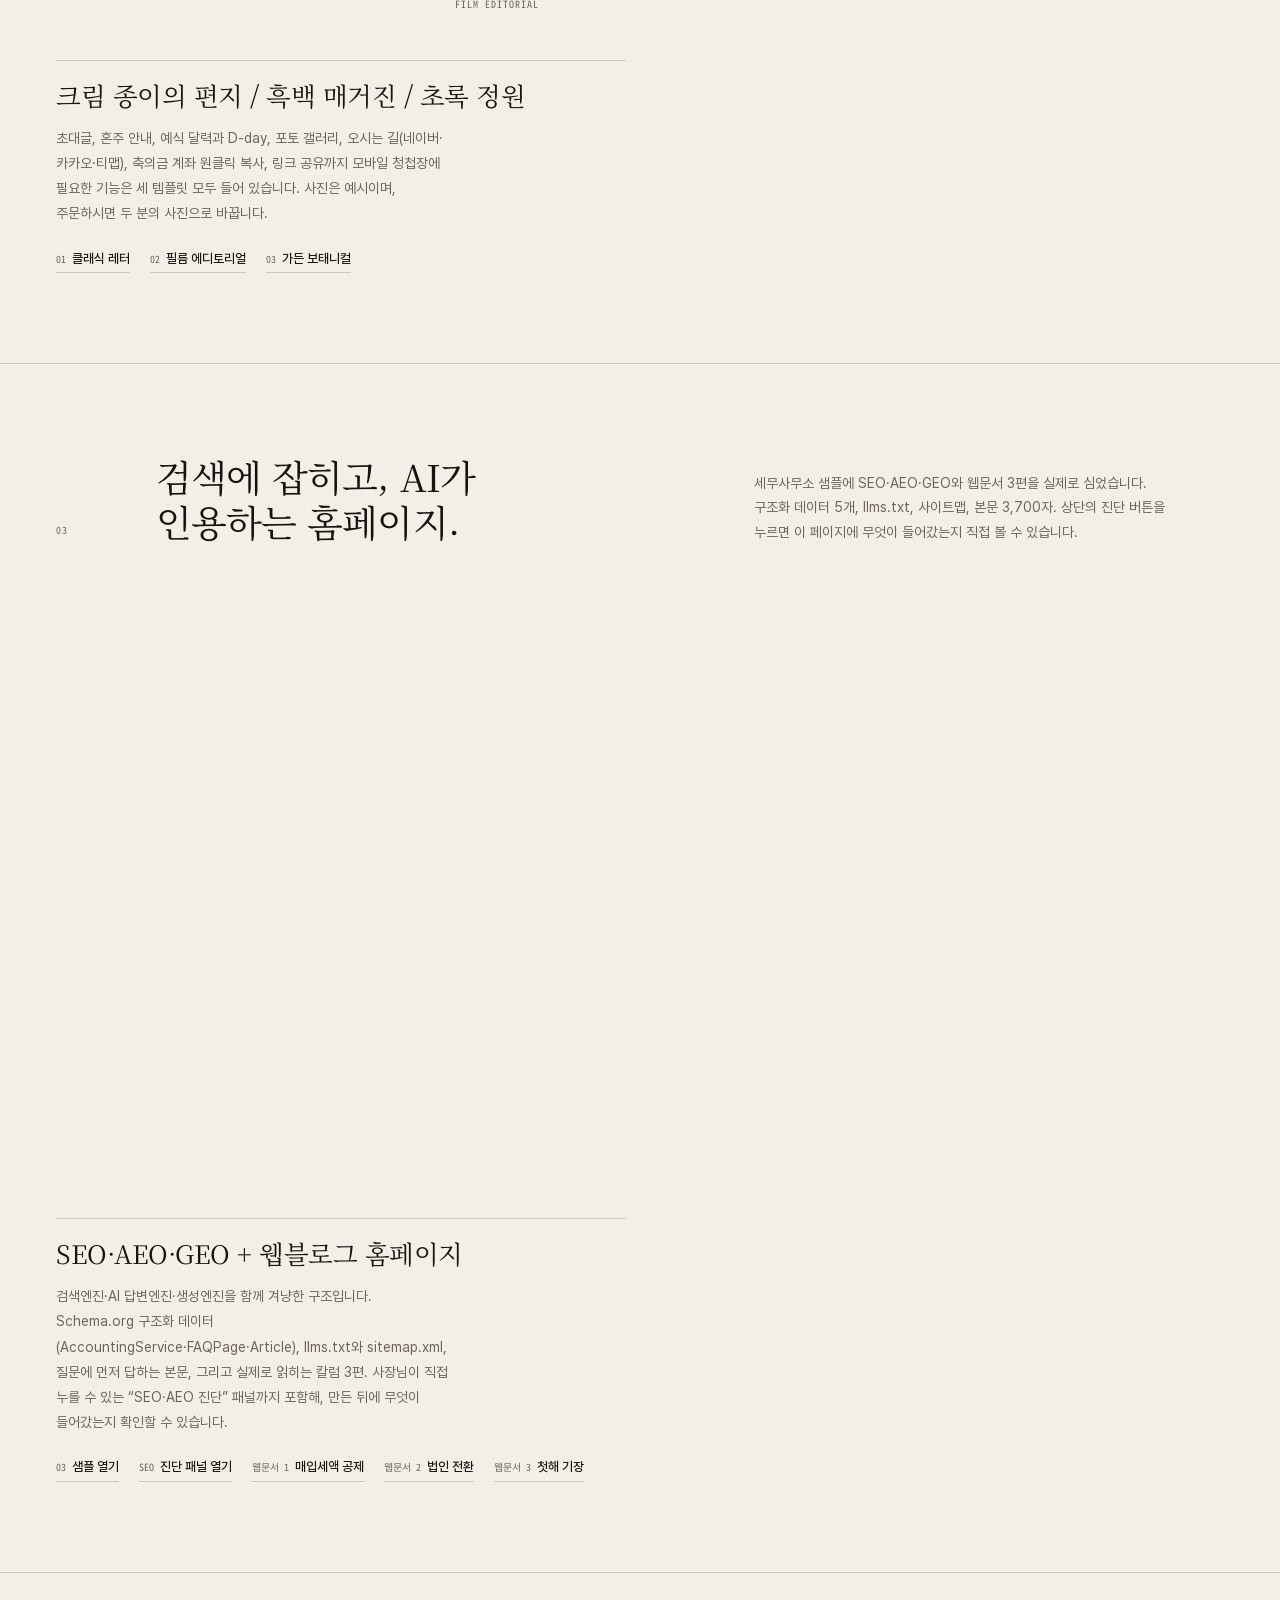
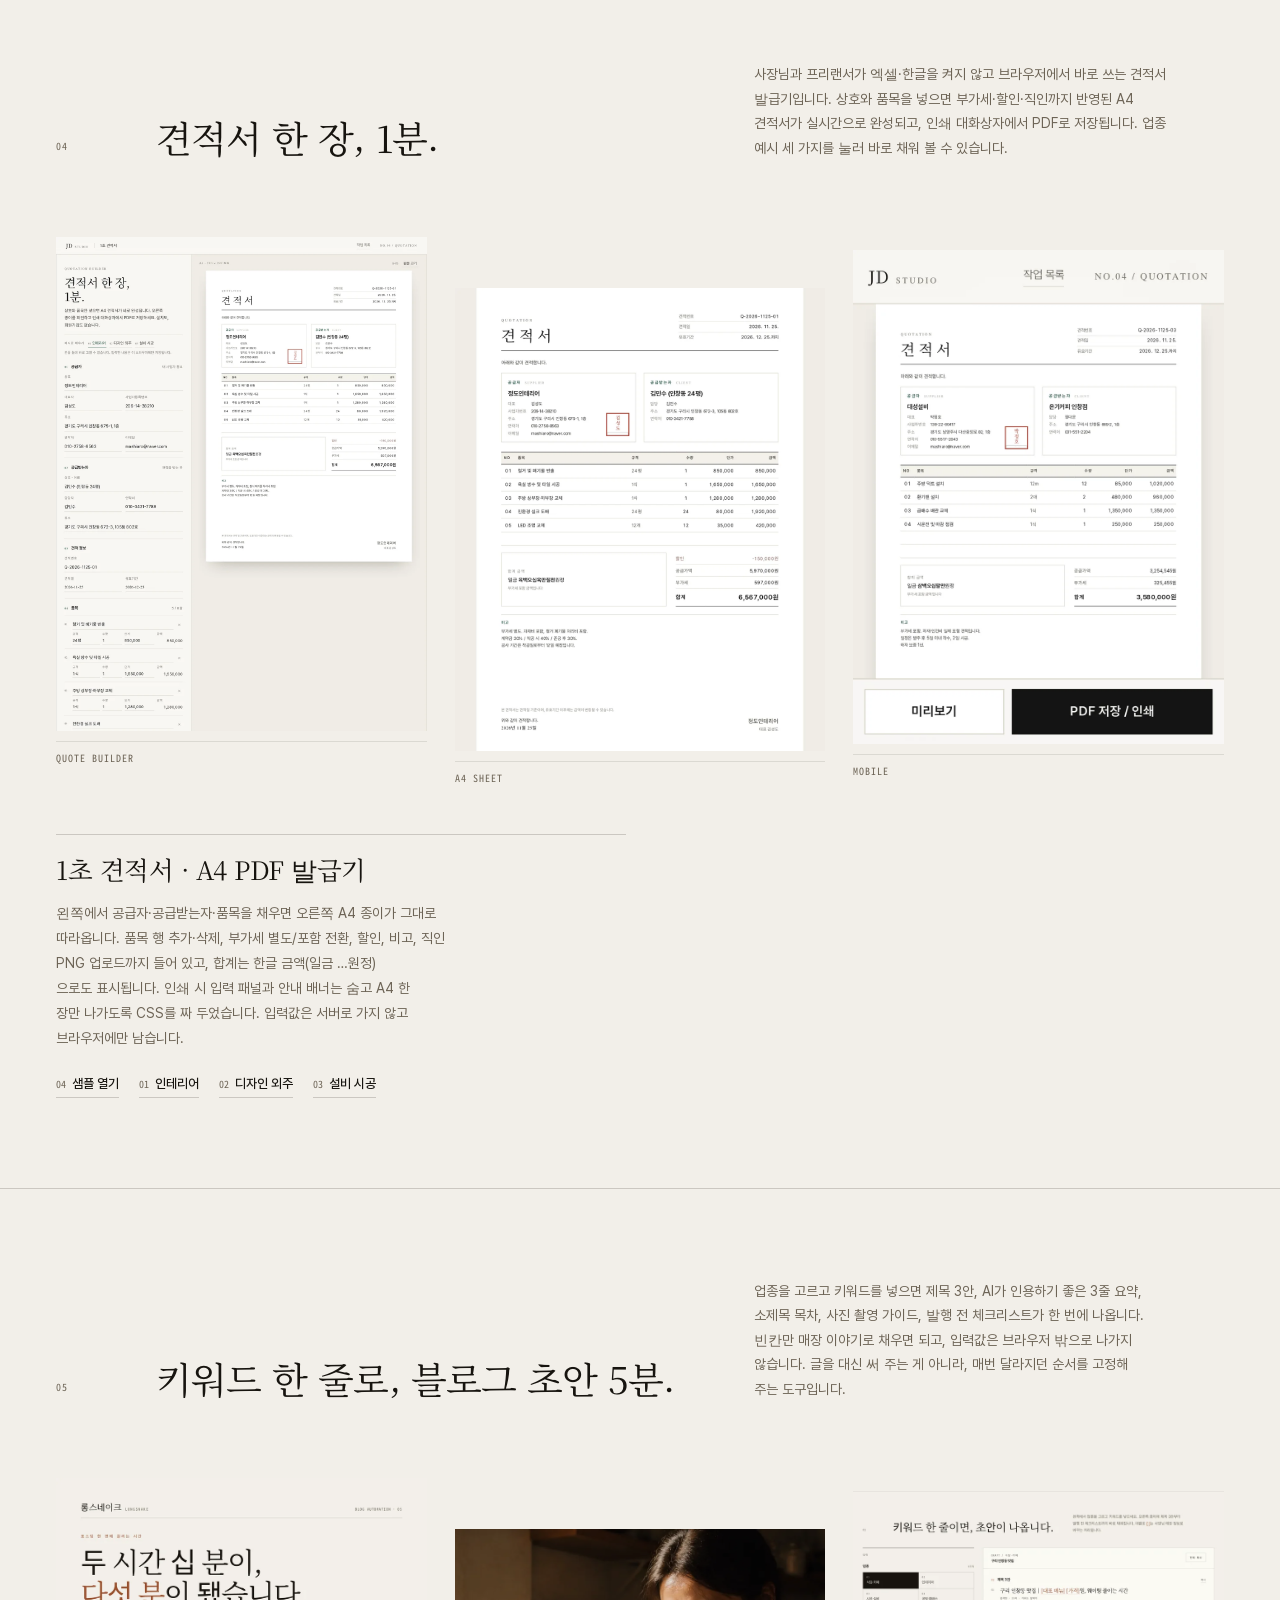
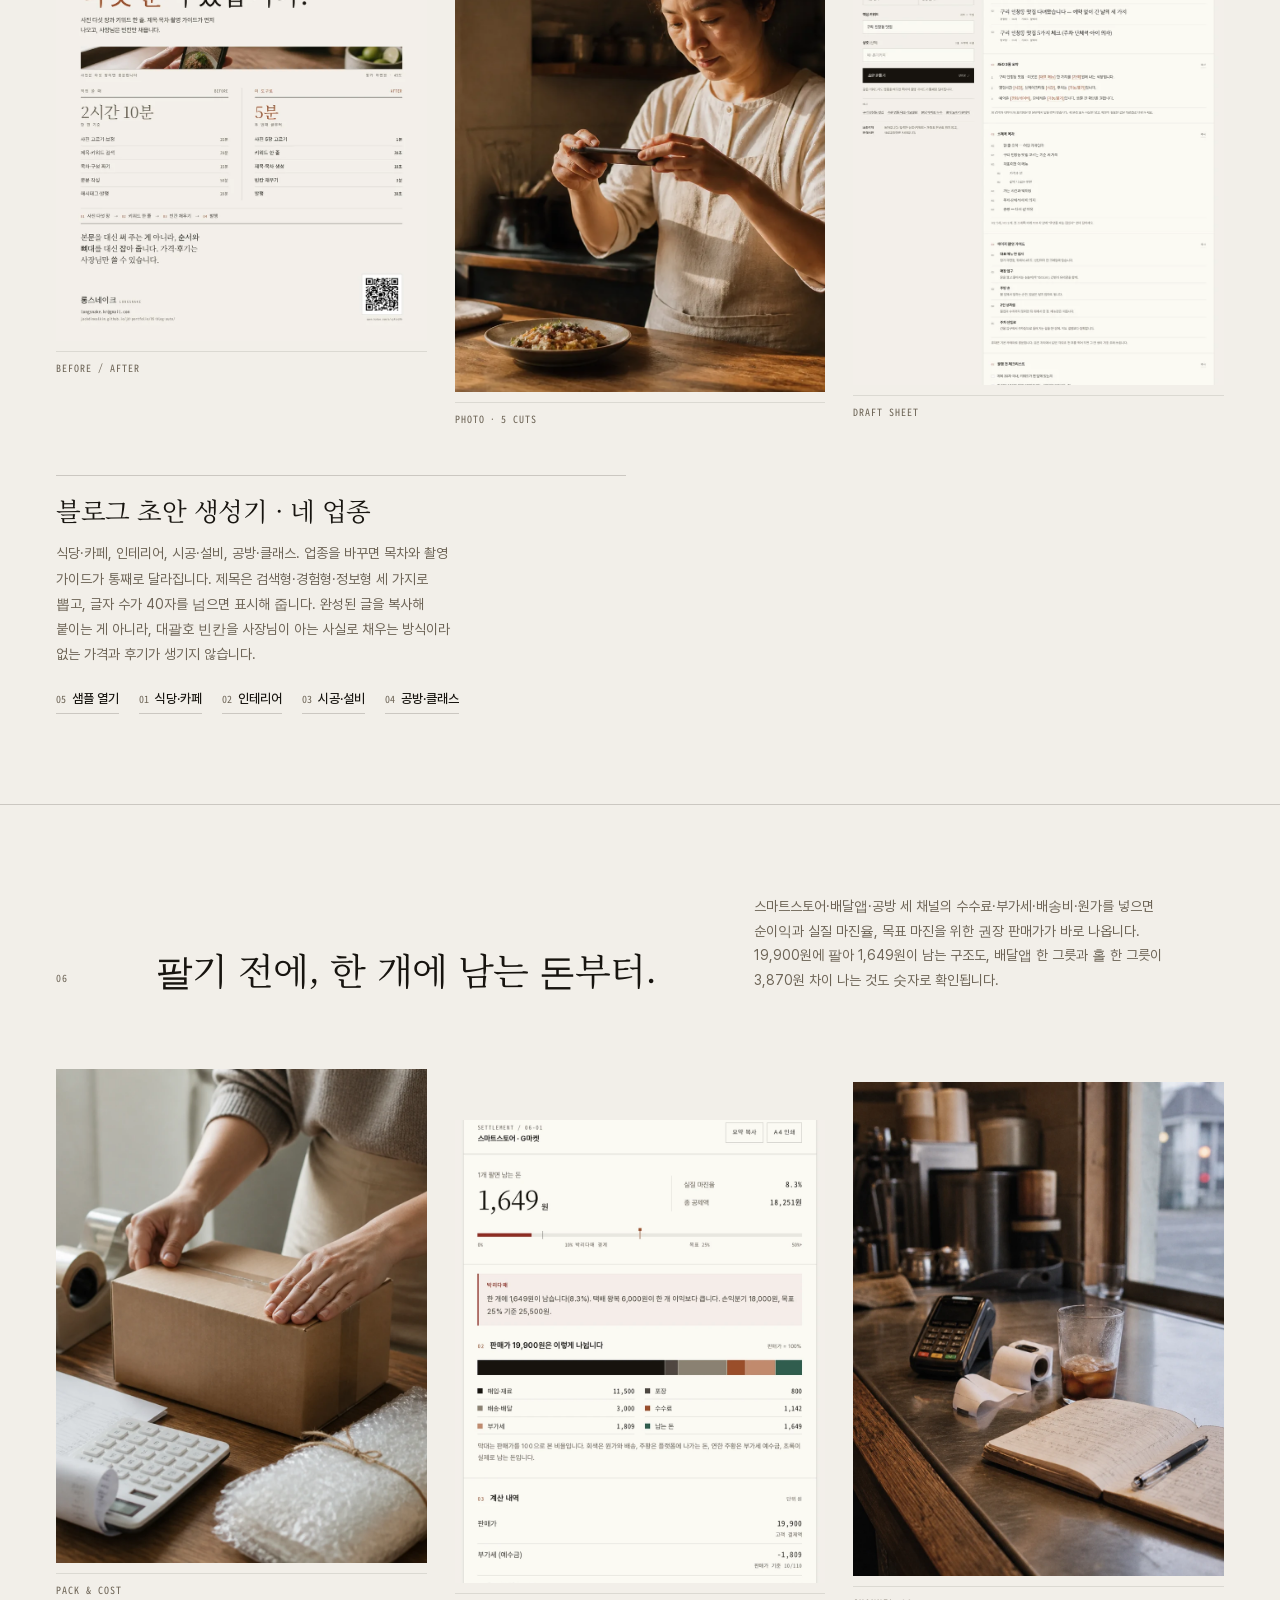
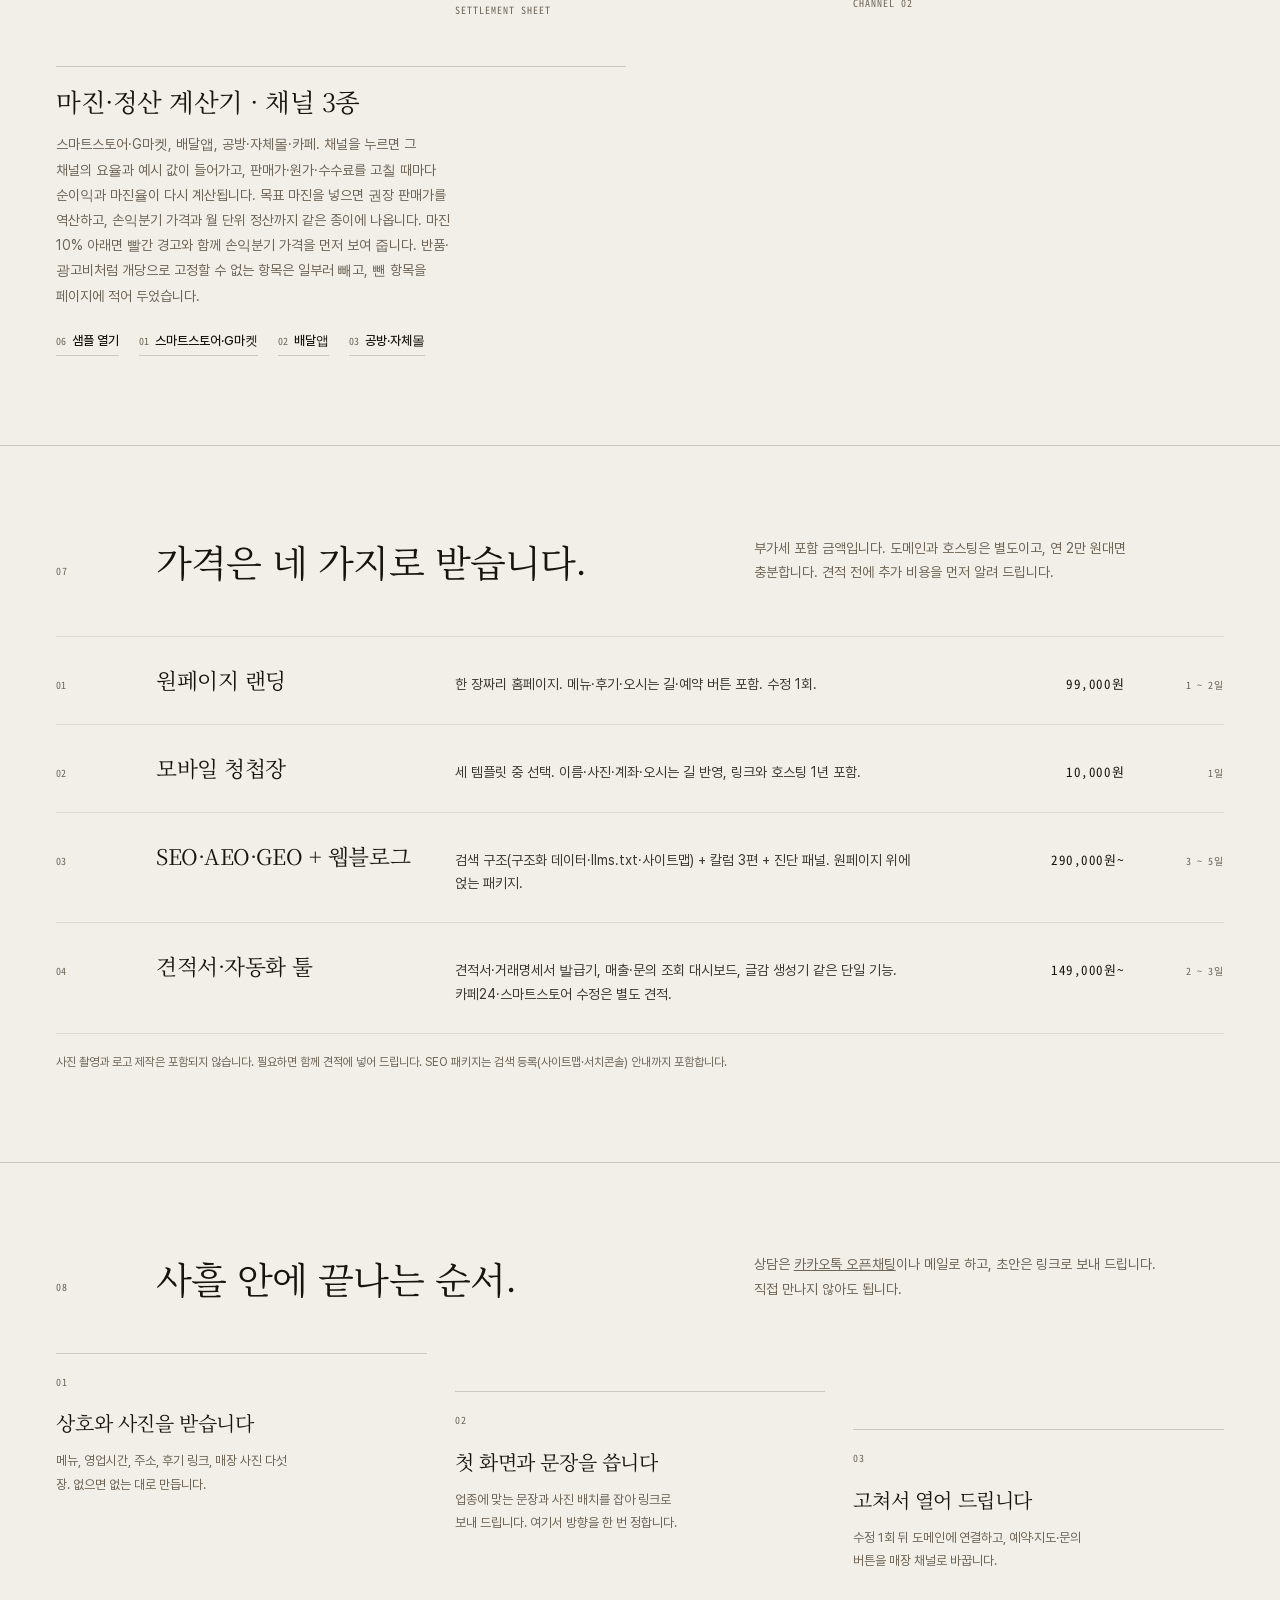
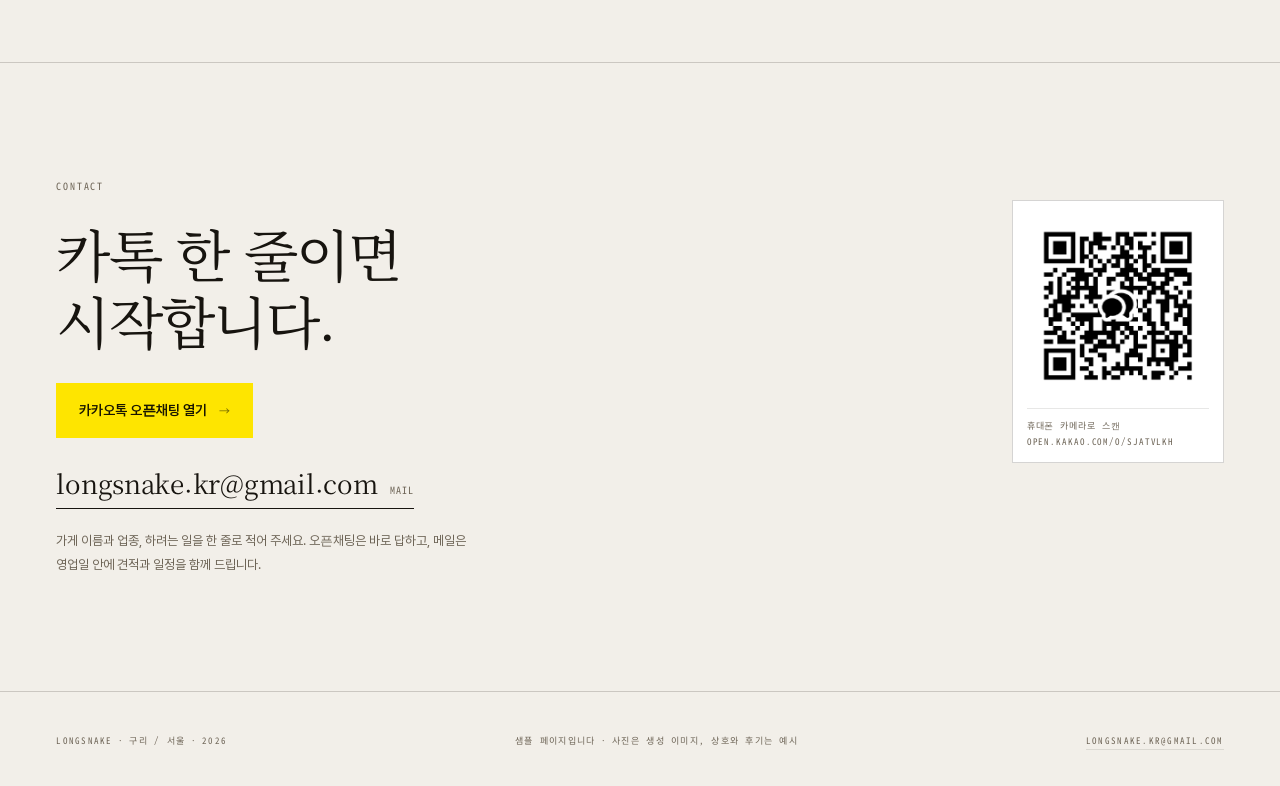
==== commit c9475a5f: "6호: 마진·정산 계산기(채널 3종·목표 마진 역산·손익분기·월 정산·A4 인쇄) + 포트폴리오 06 섹션" ====
--- a/index.html
+++ b/index.html
@@ -206,7 +206,7 @@
 @media (max-width:560px){
   .mark span{display:none}
   .nav a{padding:7px 6px;font-size:11.5px}
-  .nav a:nth-child(2),.nav a:nth-child(3),.nav a:nth-child(7){display:none}
+  .nav a:nth-child(2),.nav a:nth-child(3),.nav a:nth-child(8){display:none}
 }
 @media (prefers-reduced-motion:reduce){
   html{scroll-behavior:auto}
@@ -227,6 +227,7 @@
     <a href="#webblog">웹블로그</a>
     <a href="#quote">견적서</a>
     <a href="#blogauto">블로그</a>
+    <a href="#margin">마진</a>
     <a href="#price">가격</a>
     <a href="#process">과정</a>
   </nav>
@@ -435,9 +436,43 @@
     </div>
   </section>
 
+  <section class="sec" id="margin">
+    <header class="sec__head">
+      <span class="sec__no">06</span>
+      <h2 class="sec__title">팔기 전에, 한 개에 남는 돈부터.</h2>
+      <p class="sec__desc">스마트스토어·배달앱·공방 세 채널의 수수료·부가세·배송비·원가를 넣으면 순이익과 실질 마진율, 목표 마진을 위한 권장 판매가가 바로 나옵니다. 19,900원에 팔아 1,649원이 남는 구조도, 배달앱 한 그릇과 홀 한 그릇이 3,870원 차이 나는 것도 숫자로 확인됩니다.</p>
+    </header>
+    <div class="work">
+      <div class="work__shots" data-rv>
+        <a class="shot" href="06-margin-calc/">
+          <div class="shot__fig"><img src="06-margin-calc/assets/img/thumb-pack.webp" alt="포장대에서 택배 상자에 테이프를 붙이는 손과 계산기" loading="lazy"></div>
+          <span>PACK &amp; COST</span>
+        </a>
+        <a class="shot" href="06-margin-calc/">
+          <div class="shot__fig"><img src="06-margin-calc/assets/img/thumb-sheet.webp" alt="정산서 화면 — 순이익 1,649원, 마진 8.3%" loading="lazy"></div>
+          <span>SETTLEMENT SHEET</span>
+        </a>
+        <a class="shot" href="06-margin-calc/?ch=delivery">
+          <div class="shot__fig"><img src="06-margin-calc/assets/img/thumb-receipt.webp" alt="카운터 위의 카드 단말기와 영수증, 숫자를 적은 노트" loading="lazy"></div>
+          <span>CHANNEL 02</span>
+        </a>
+      </div>
+      <div class="work__main" data-rv>
+        <h3>마진·정산 계산기 · 채널 3종</h3>
+        <p>스마트스토어·G마켓, 배달앱, 공방·자체몰·카페. 채널을 누르면 그 채널의 요율과 예시 값이 들어가고, 판매가·원가·수수료를 고칠 때마다 순이익과 마진율이 다시 계산됩니다. 목표 마진을 넣으면 권장 판매가를 역산하고, 손익분기 가격과 월 단위 정산까지 같은 종이에 나옵니다. 마진 10% 아래면 빨간 경고와 함께 손익분기 가격을 먼저 보여 줍니다. 반품·광고비처럼 개당으로 고정할 수 없는 항목은 일부러 빼고, 뺀 항목을 페이지에 적어 두었습니다.</p>
+        <div class="work__links">
+          <a href="06-margin-calc/"><span>06</span>샘플 열기</a>
+          <a href="06-margin-calc/?ch=market"><span>01</span>스마트스토어·G마켓</a>
+          <a href="06-margin-calc/?ch=delivery"><span>02</span>배달앱</a>
+          <a href="06-margin-calc/?ch=studio"><span>03</span>공방·자체몰</a>
+        </div>
+      </div>
+    </div>
+  </section>
+
   <section class="sec" id="price">
     <header class="sec__head">
-      <span class="sec__no">06</span>
+      <span class="sec__no">07</span>
       <h2 class="sec__title">가격은 네 가지로 받습니다.</h2>
       <p class="sec__desc">부가세 포함 금액입니다. 도메인과 호스팅은 별도이고, 연 2만 원대면 충분합니다. 견적 전에 추가 비용을 먼저 알려 드립니다.</p>
     </header>
@@ -476,7 +511,7 @@
 
   <section class="sec" id="process">
     <header class="sec__head">
-      <span class="sec__no">07</span>
+      <span class="sec__no">08</span>
       <h2 class="sec__title">사흘 안에 끝나는 순서.</h2>
       <p class="sec__desc">상담은 <a href="https://open.kakao.com/o/sjAtvLKh" target="_blank" rel="noopener">카카오톡 오픈채팅</a>이나 메일로 하고, 초안은 링크로 보내 드립니다. 직접 만나지 않아도 됩니다.</p>
     </header>
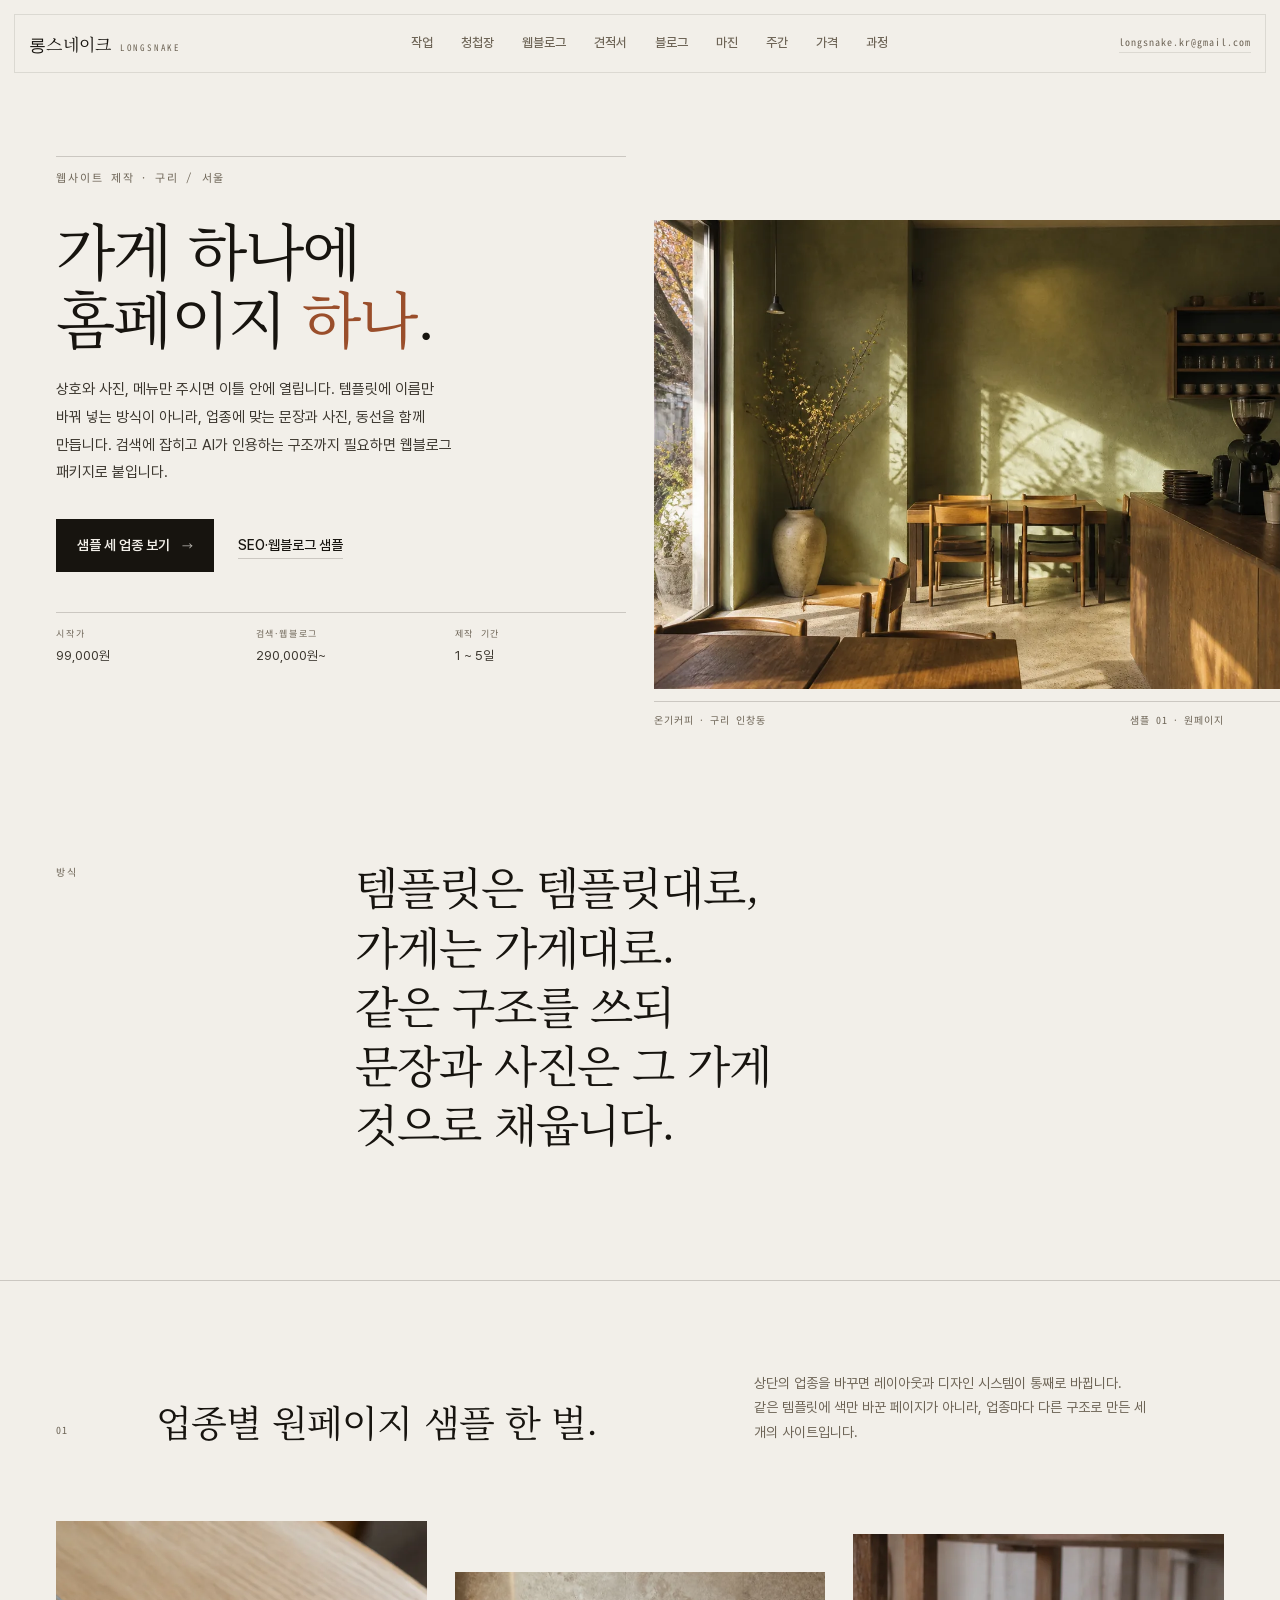
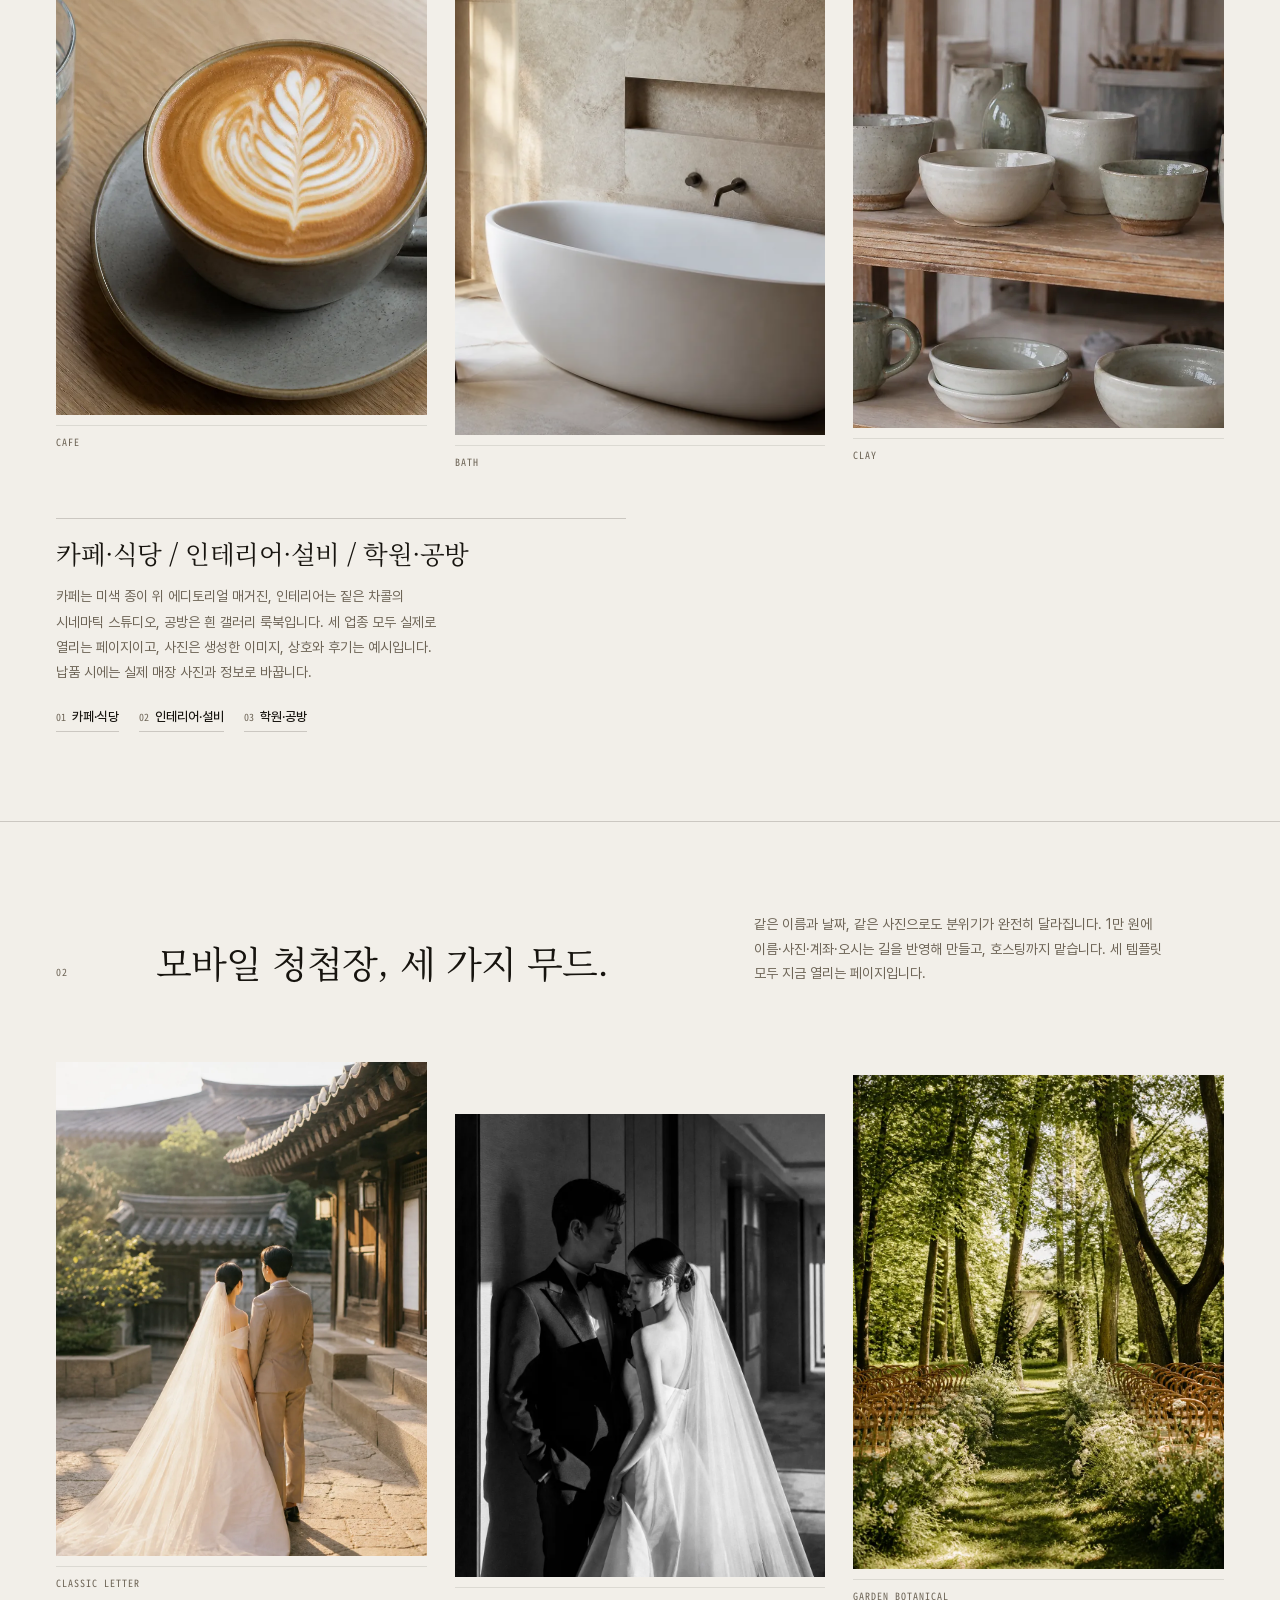
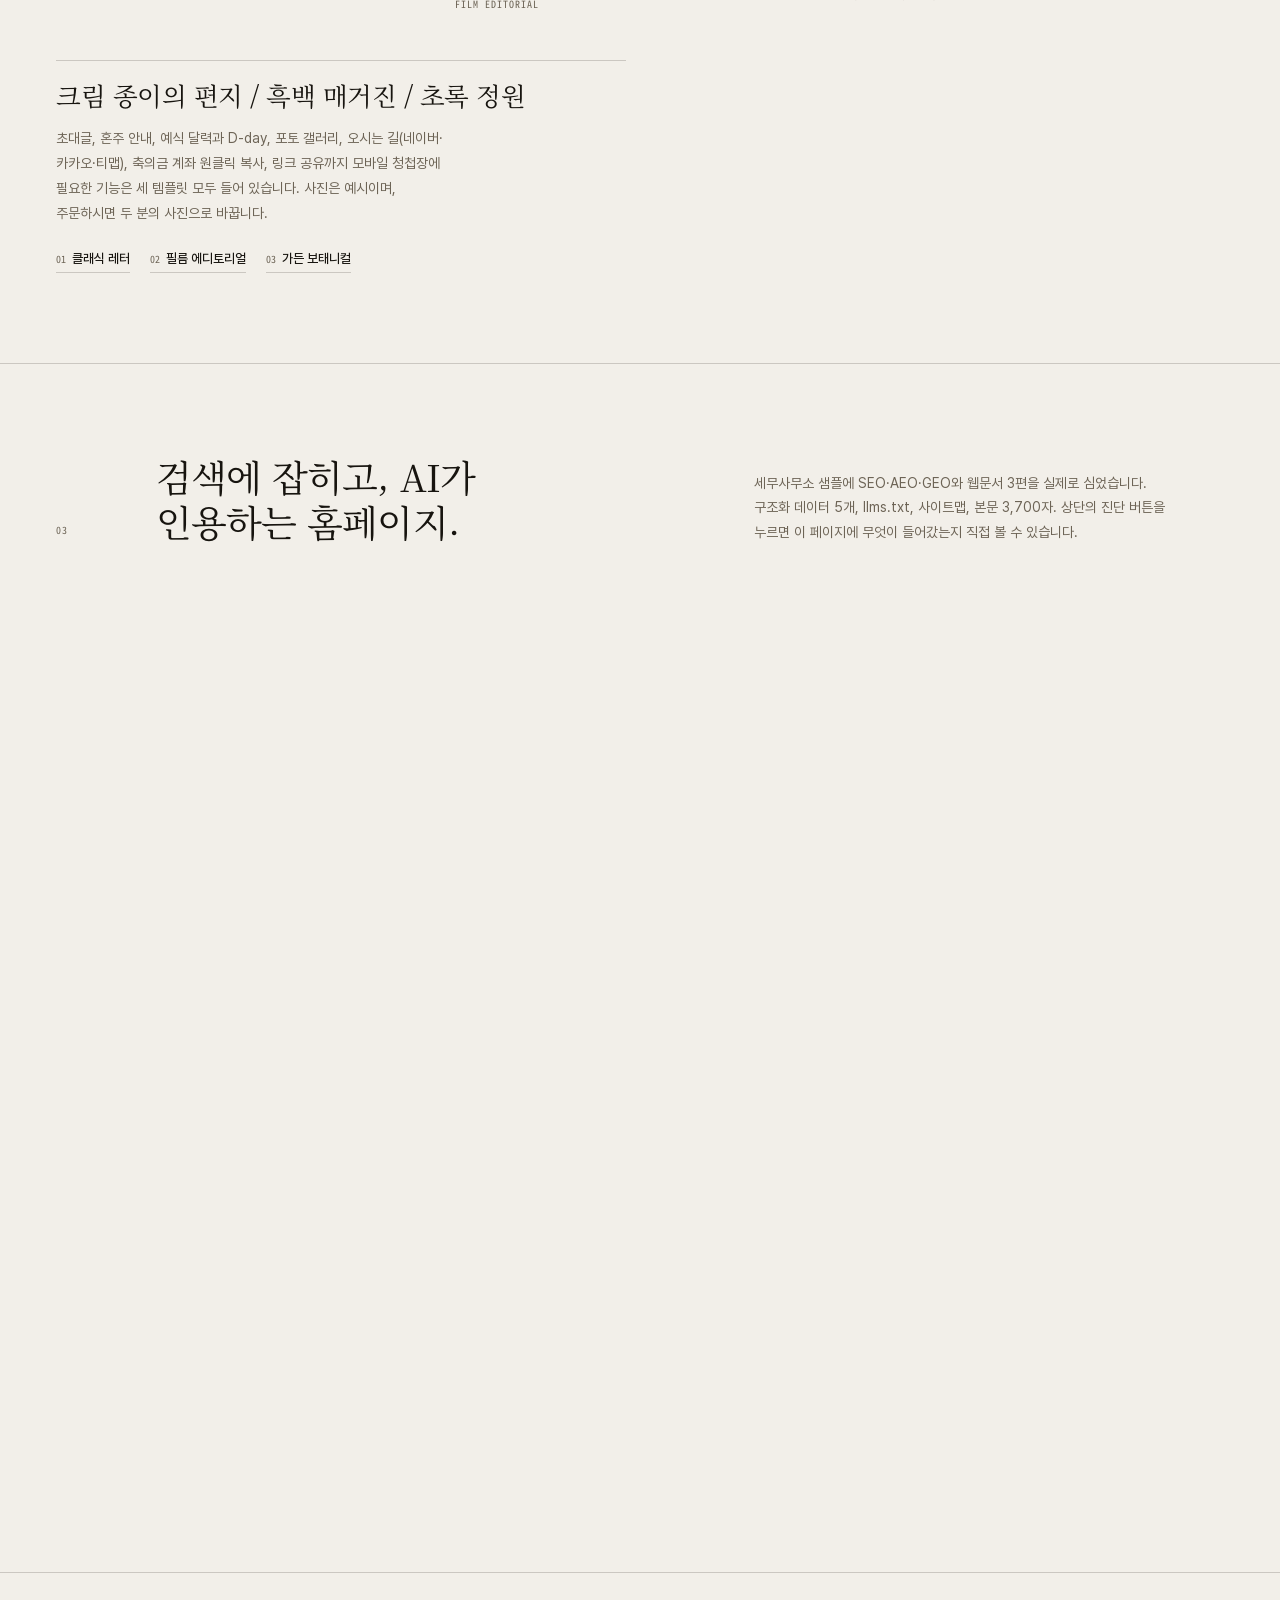
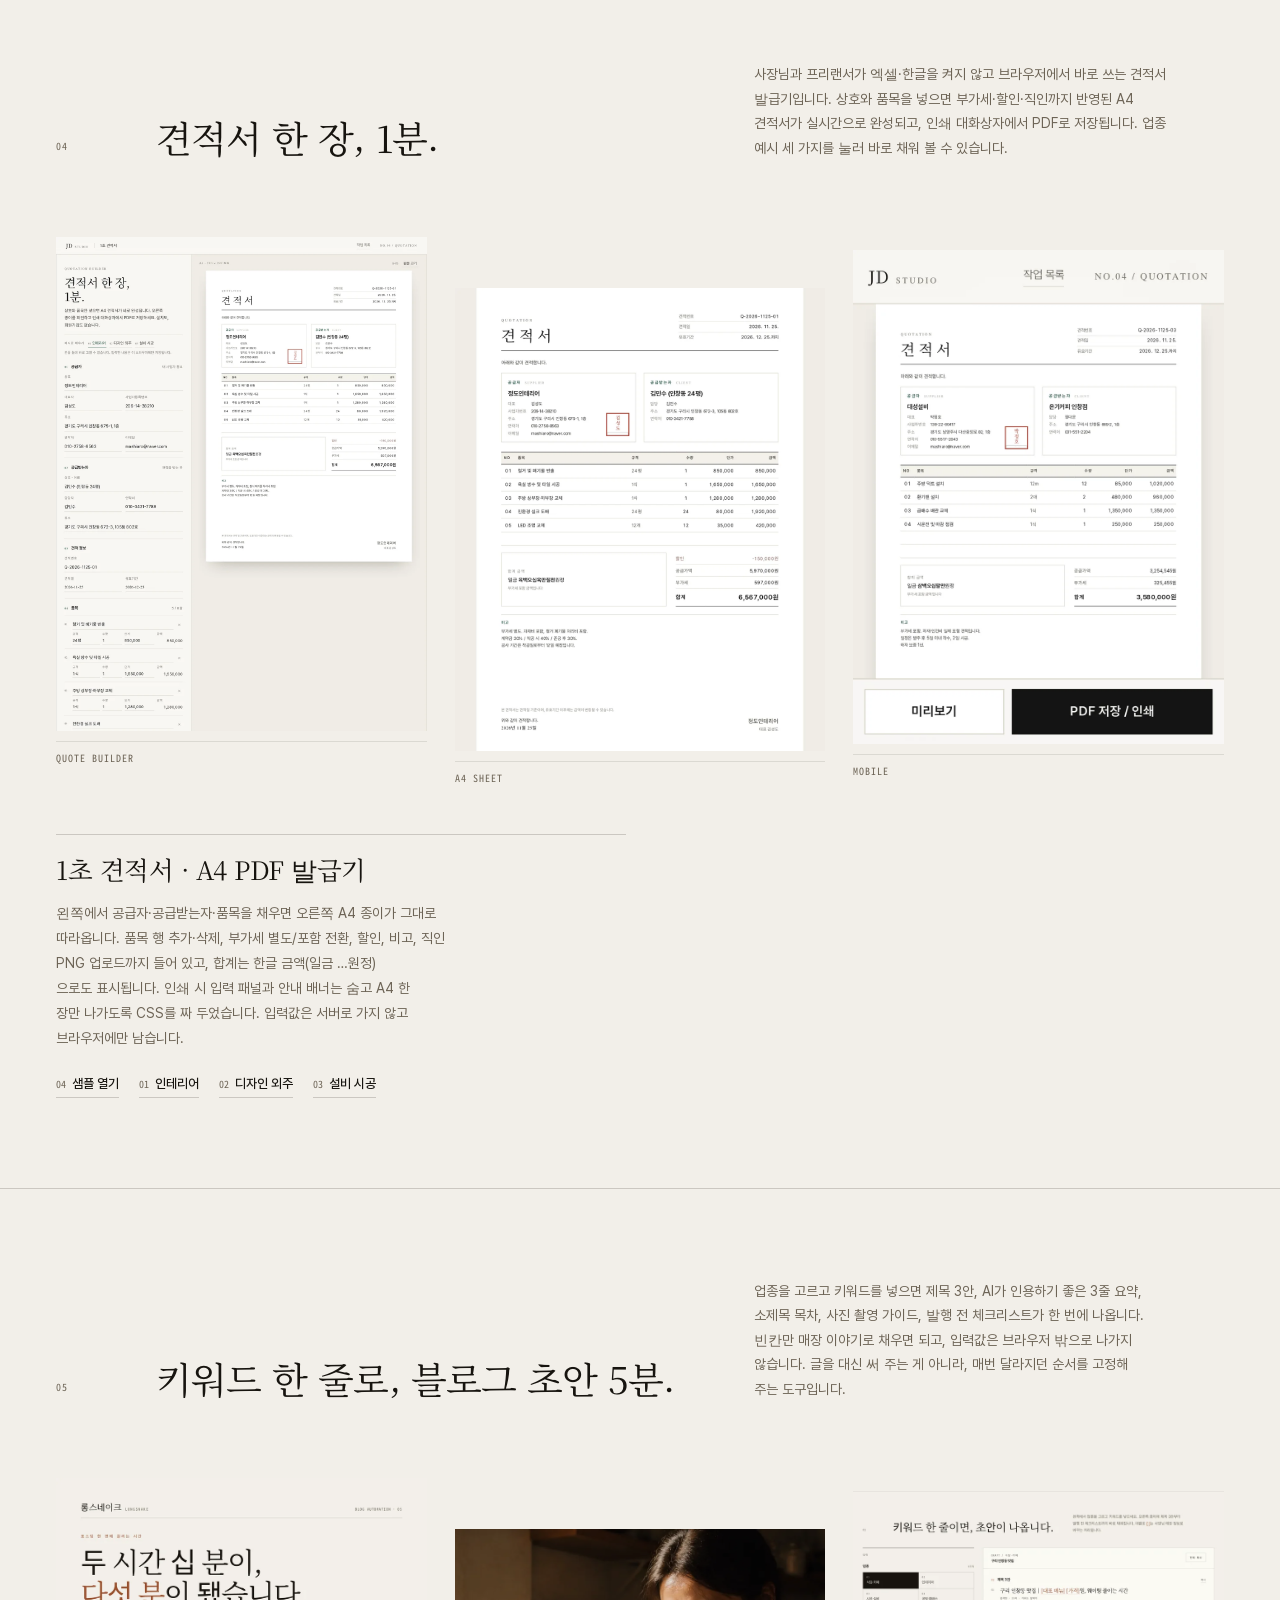
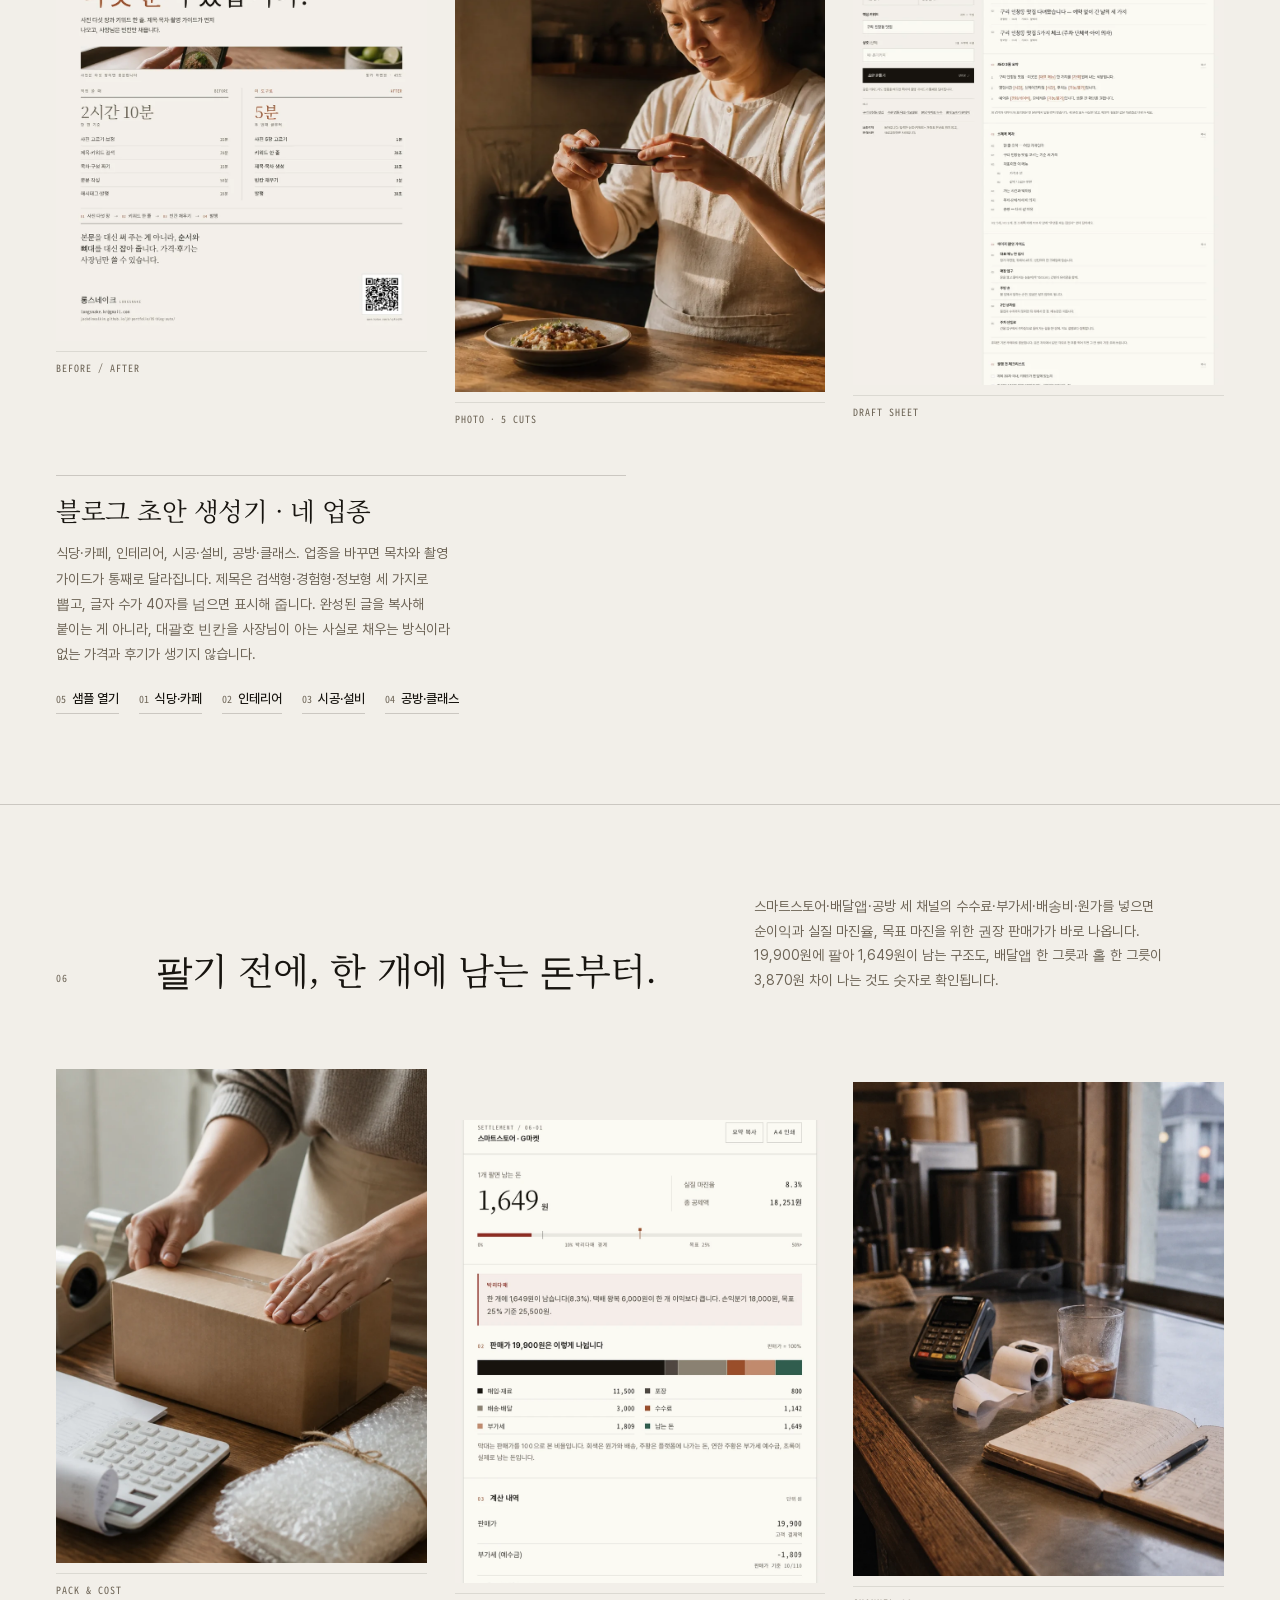
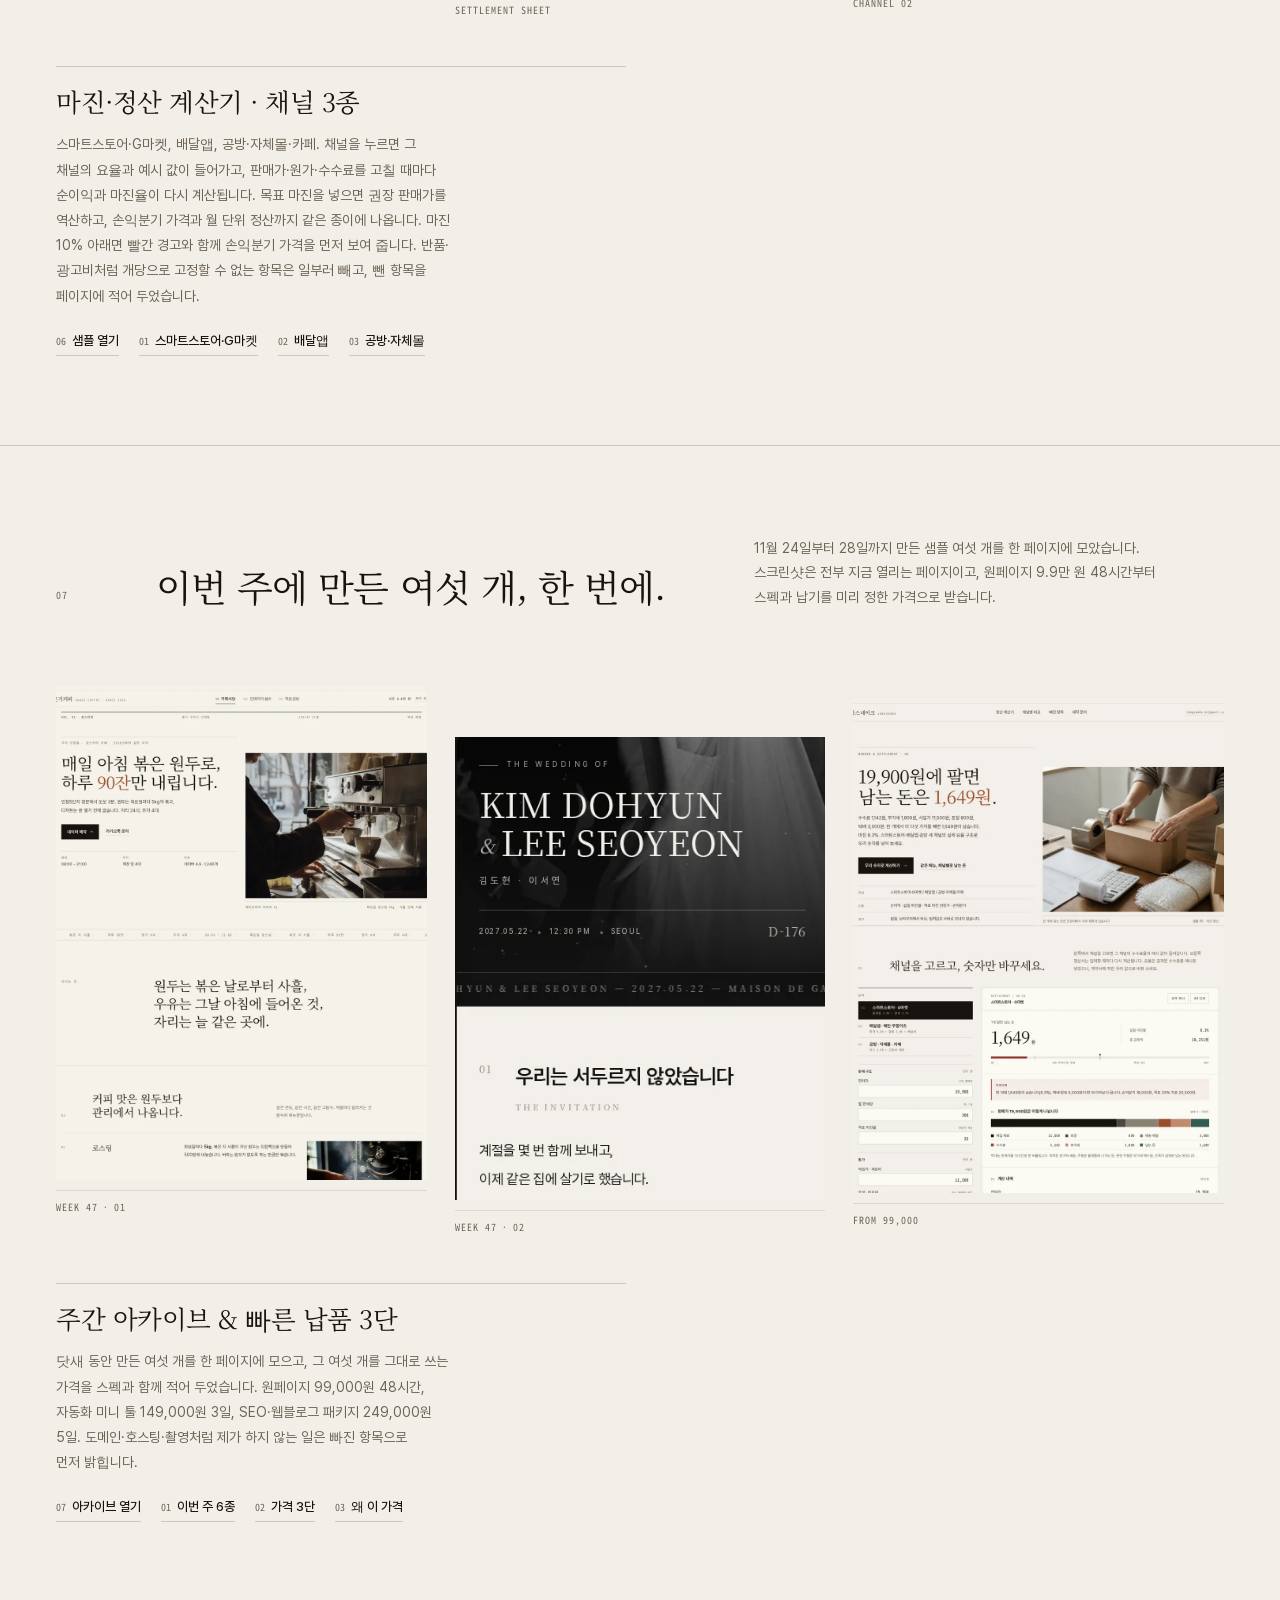
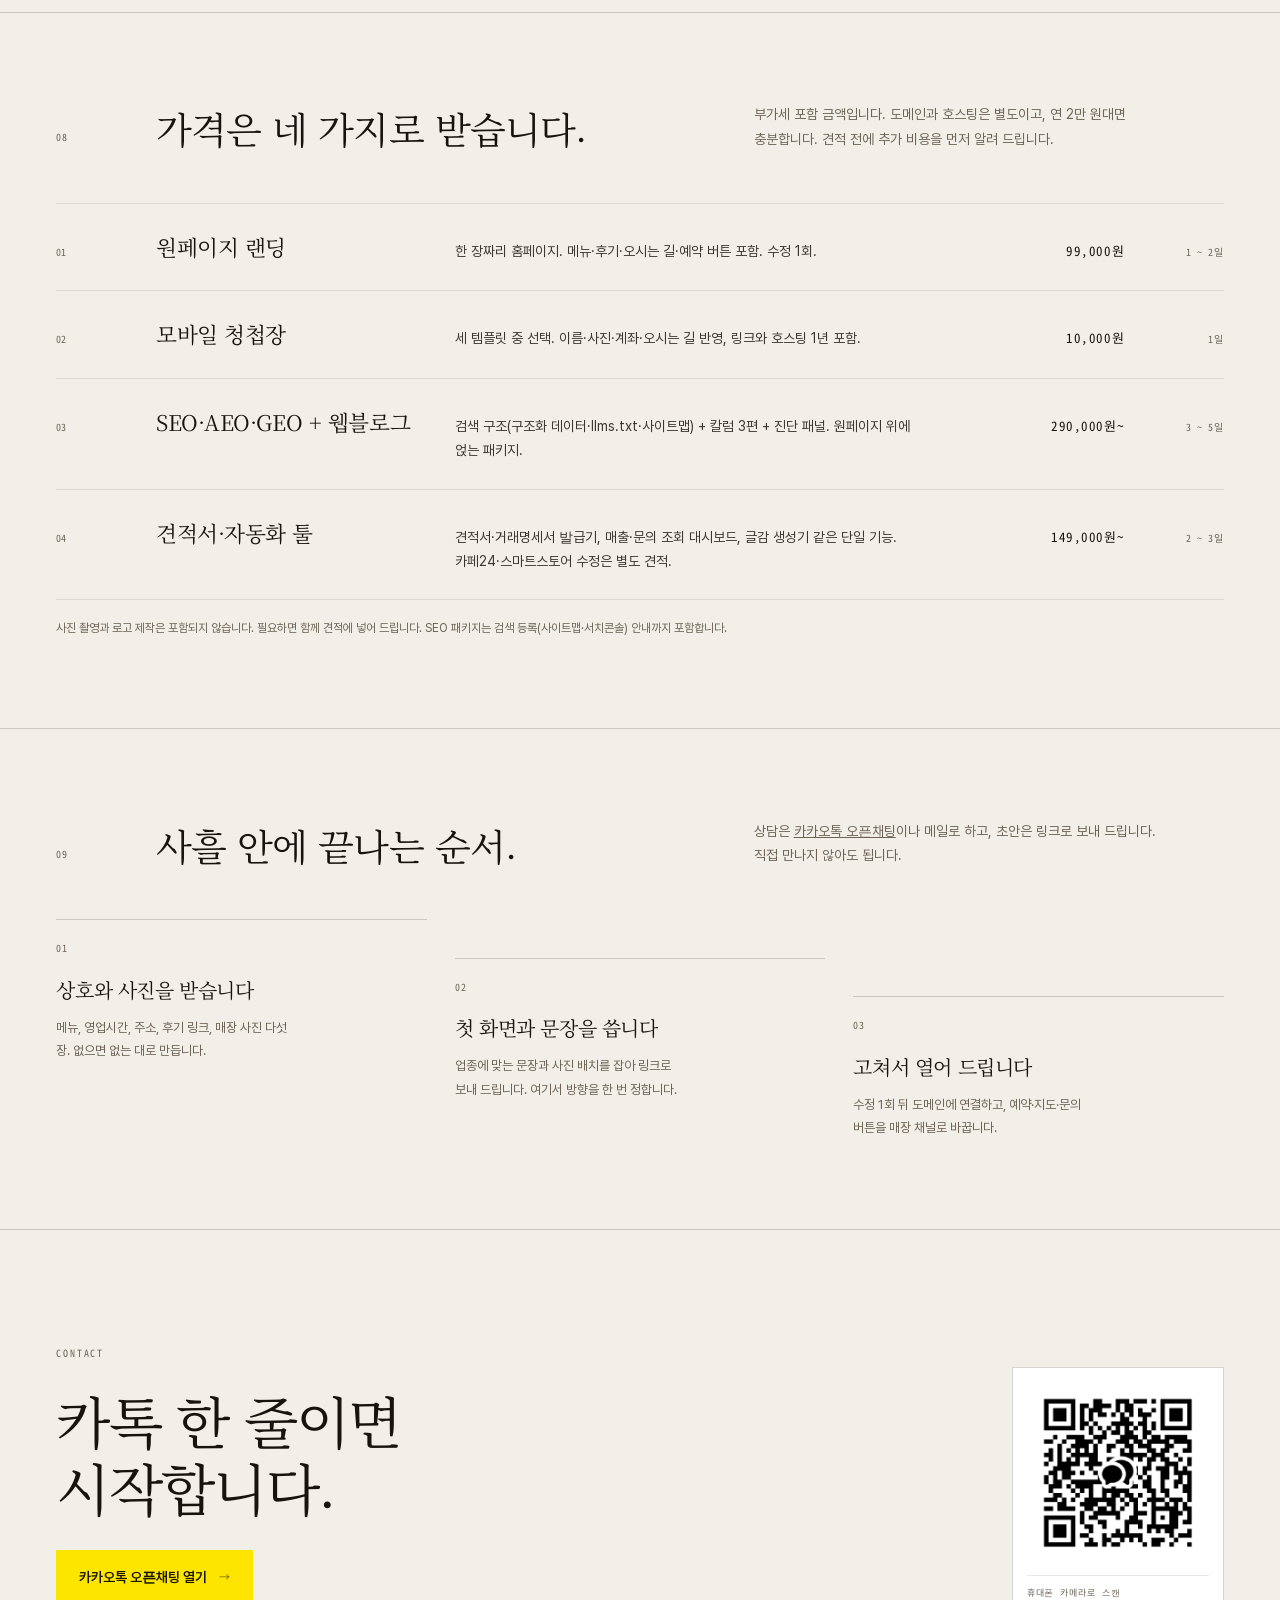
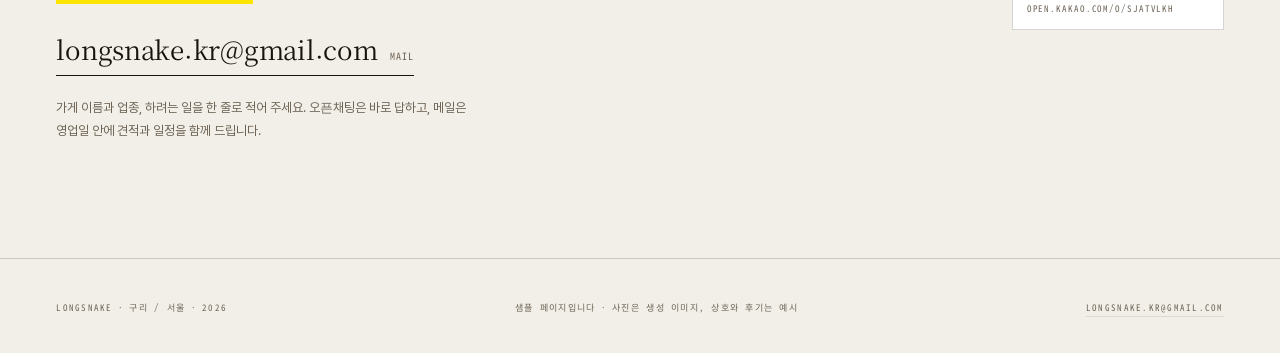
==== commit 86a21b5e: "7호: 이번 주 6종 아카이브 + 빠른 납품 3단 오퍼(9.9/14.9/24.9만) 페이지, 포트폴리오 07 섹션" ====
--- a/index.html
+++ b/index.html
@@ -206,7 +206,7 @@
 @media (max-width:560px){
   .mark span{display:none}
   .nav a{padding:7px 6px;font-size:11.5px}
-  .nav a:nth-child(2),.nav a:nth-child(3),.nav a:nth-child(8){display:none}
+  .nav a:nth-child(2),.nav a:nth-child(3),.nav a:nth-child(4),.nav a:nth-child(5),.nav a:nth-child(6){display:none}
 }
 @media (prefers-reduced-motion:reduce){
   html{scroll-behavior:auto}
@@ -228,6 +228,7 @@
     <a href="#quote">견적서</a>
     <a href="#blogauto">블로그</a>
     <a href="#margin">마진</a>
+    <a href="#weekly">주간</a>
     <a href="#price">가격</a>
     <a href="#process">과정</a>
   </nav>
@@ -470,9 +471,43 @@
     </div>
   </section>
 
+  <section class="sec" id="weekly">
+    <header class="sec__head">
+      <span class="sec__no">07</span>
+      <h2 class="sec__title">이번 주에 만든 여섯 개, 한 번에.</h2>
+      <p class="sec__desc">11월 24일부터 28일까지 만든 샘플 여섯 개를 한 페이지에 모았습니다. 스크린샷은 전부 지금 열리는 페이지이고, 원페이지 9.9만 원 48시간부터 스펙과 납기를 미리 정한 가격으로 받습니다.</p>
+    </header>
+    <div class="work">
+      <div class="work__shots" data-rv>
+        <a class="shot" href="07-weekly-offer/">
+          <div class="shot__fig"><img src="07-weekly-offer/assets/img/shot-01.webp" alt="이번 주 샘플 01 — 카페 원페이지 홈페이지" loading="lazy"></div>
+          <span>WEEK 47 · 01</span>
+        </a>
+        <a class="shot" href="07-weekly-offer/">
+          <div class="shot__fig"><img src="07-weekly-offer/assets/img/shot-02.webp" alt="이번 주 샘플 02 — 모바일 청첩장" loading="lazy"></div>
+          <span>WEEK 47 · 02</span>
+        </a>
+        <a class="shot" href="07-weekly-offer/#offer">
+          <div class="shot__fig"><img src="07-weekly-offer/assets/img/shot-06.webp" alt="이번 주 샘플 06 — 마진·정산 계산기" loading="lazy"></div>
+          <span>FROM 99,000</span>
+        </a>
+      </div>
+      <div class="work__main" data-rv>
+        <h3>주간 아카이브 &amp; 빠른 납품 3단</h3>
+        <p>닷새 동안 만든 여섯 개를 한 페이지에 모으고, 그 여섯 개를 그대로 쓰는 가격을 스펙과 함께 적어 두었습니다. 원페이지 99,000원 48시간, 자동화 미니 툴 149,000원 3일, SEO·웹블로그 패키지 249,000원 5일. 도메인·호스팅·촬영처럼 제가 하지 않는 일은 빠진 항목으로 먼저 밝힙니다.</p>
+        <div class="work__links">
+          <a href="07-weekly-offer/"><span>07</span>아카이브 열기</a>
+          <a href="07-weekly-offer/#work"><span>01</span>이번 주 6종</a>
+          <a href="07-weekly-offer/#offer"><span>02</span>가격 3단</a>
+          <a href="07-weekly-offer/#why"><span>03</span>왜 이 가격</a>
+        </div>
+      </div>
+    </div>
+  </section>
+
   <section class="sec" id="price">
     <header class="sec__head">
-      <span class="sec__no">07</span>
+      <span class="sec__no">08</span>
       <h2 class="sec__title">가격은 네 가지로 받습니다.</h2>
       <p class="sec__desc">부가세 포함 금액입니다. 도메인과 호스팅은 별도이고, 연 2만 원대면 충분합니다. 견적 전에 추가 비용을 먼저 알려 드립니다.</p>
     </header>
@@ -511,7 +546,7 @@
 
   <section class="sec" id="process">
     <header class="sec__head">
-      <span class="sec__no">08</span>
+      <span class="sec__no">09</span>
       <h2 class="sec__title">사흘 안에 끝나는 순서.</h2>
       <p class="sec__desc">상담은 <a href="https://open.kakao.com/o/sjAtvLKh" target="_blank" rel="noopener">카카오톡 오픈채팅</a>이나 메일로 하고, 초안은 링크로 보내 드립니다. 직접 만나지 않아도 됩니다.</p>
     </header>
